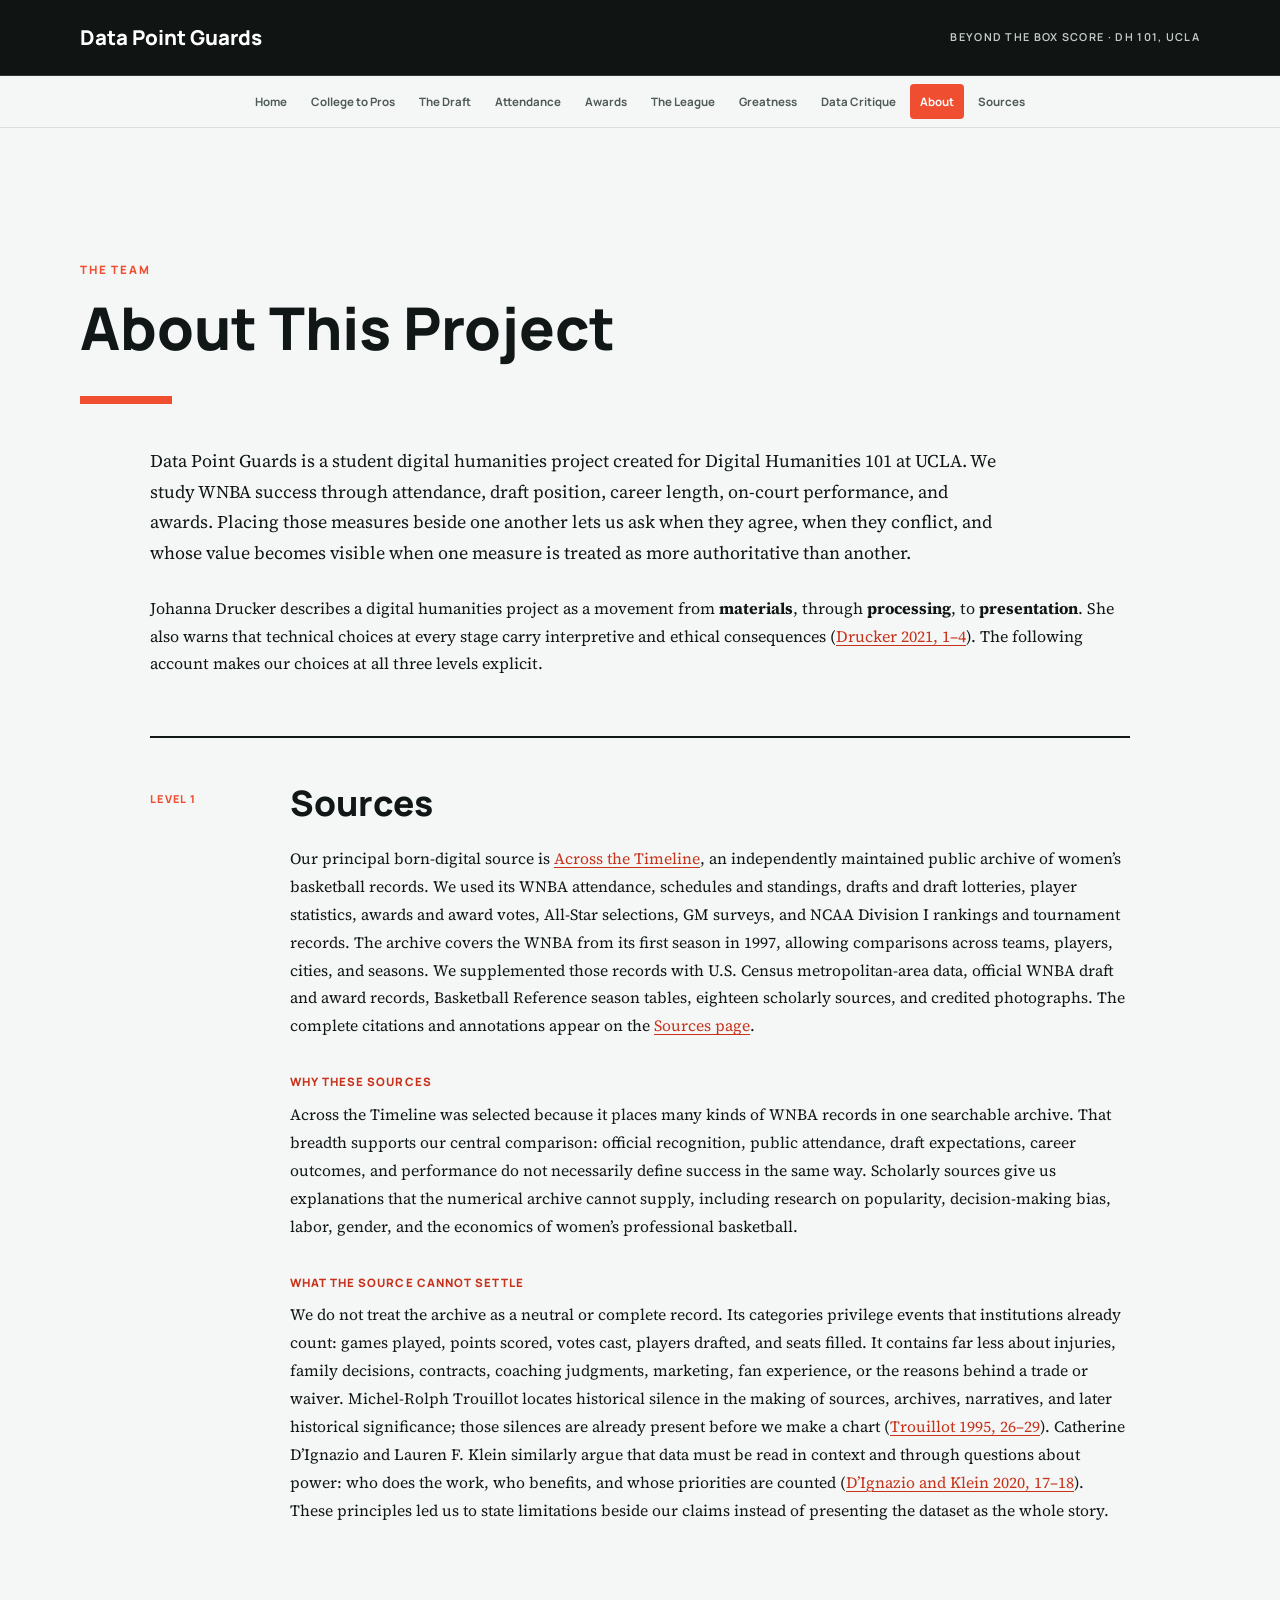
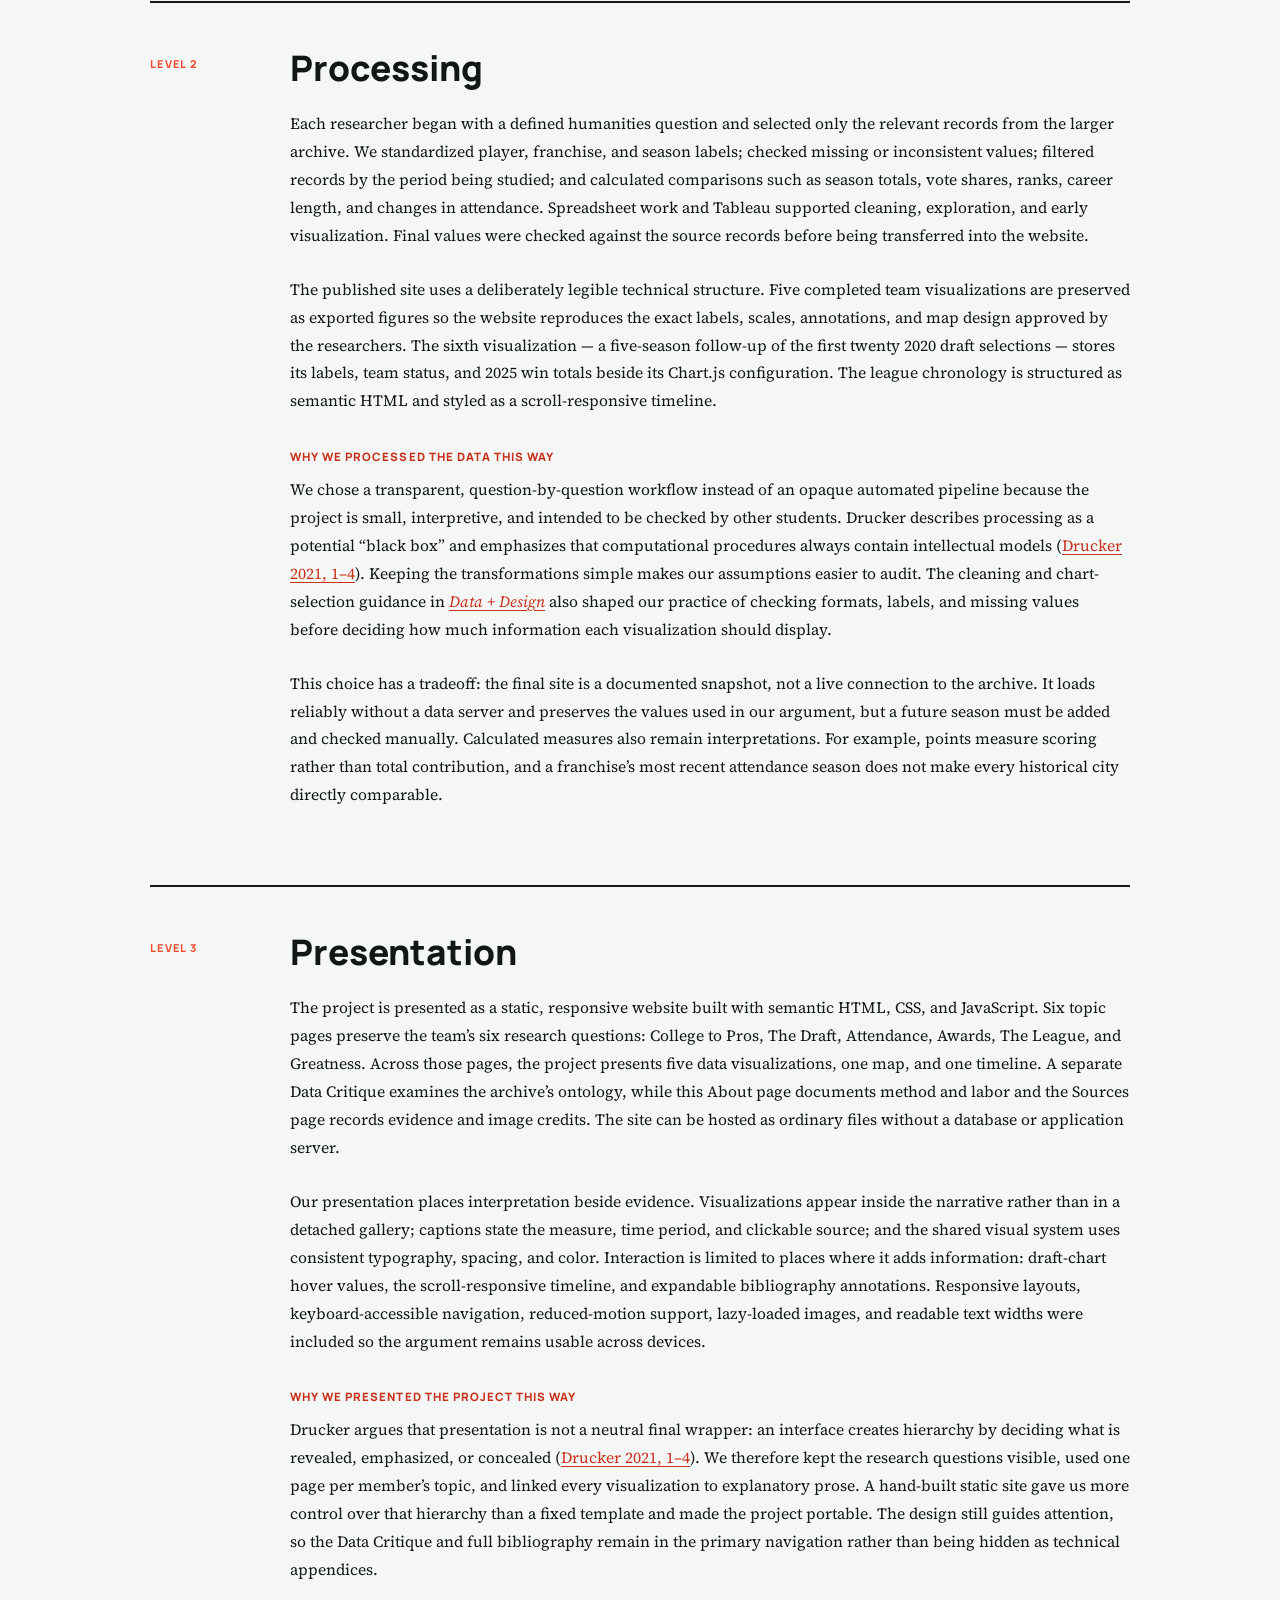
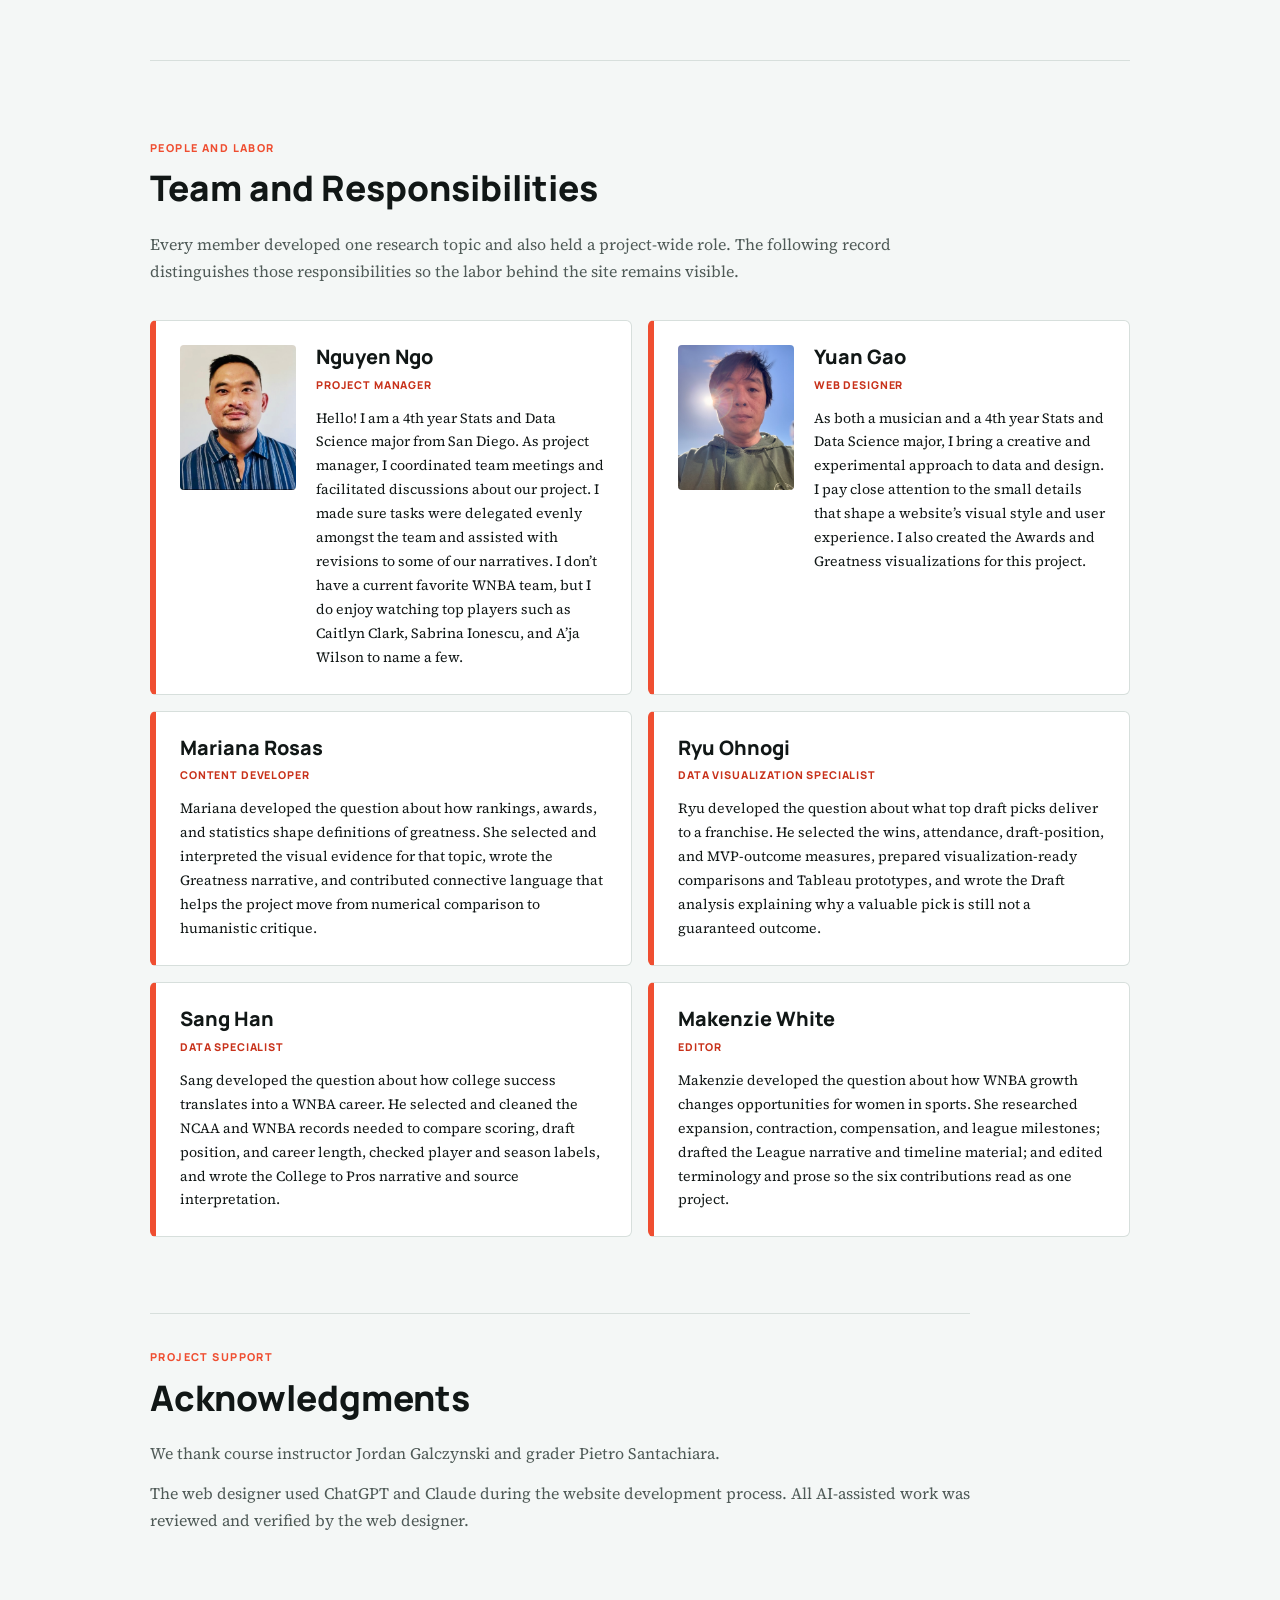
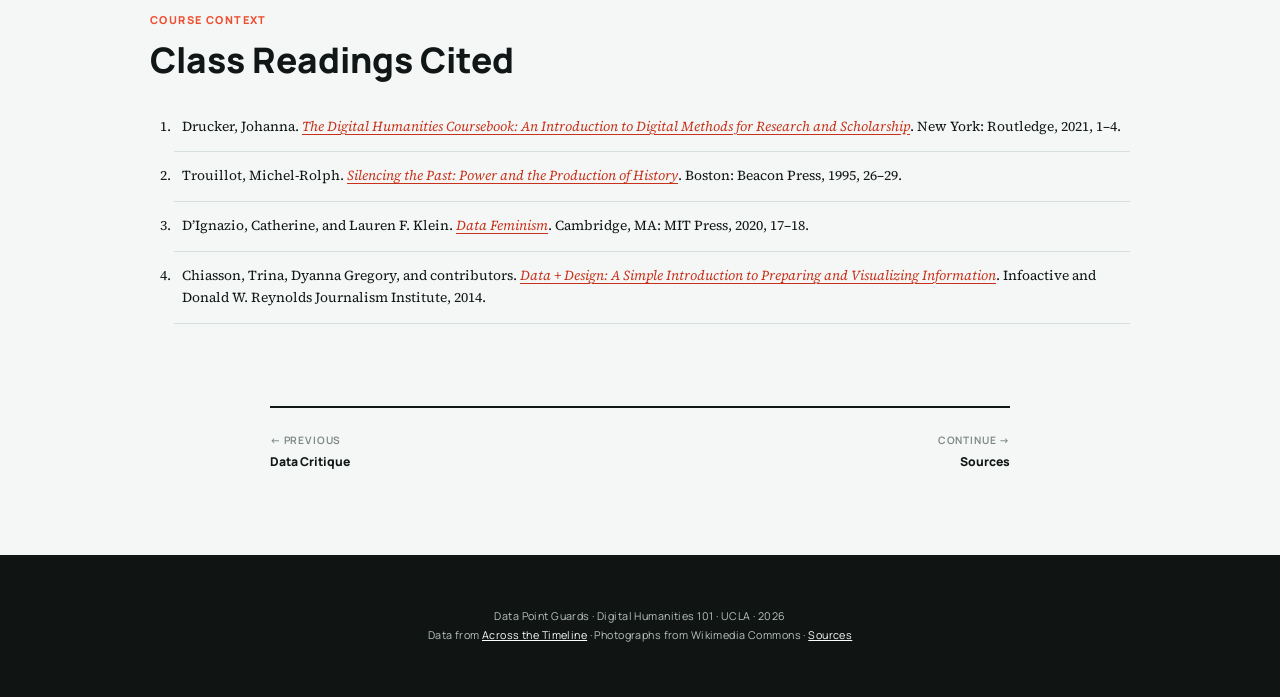
==== about.html @ 26b70026 "Add files via upload" ====
<!DOCTYPE html>
<html lang="en">
<head>
<meta charset="UTF-8">
<meta name="viewport" content="width=device-width, initial-scale=1.0">
<title>About — Data Point Guards</title>
<link href="https://fonts.googleapis.com/css2?family=Manrope:wght@400;600;700;800&amp;family=Source+Serif+4:opsz,wght@8..60,400;8..60,600&amp;display=swap" rel="stylesheet">
<link rel="stylesheet" href="style.css?v=15">
</head>
<body>

<div id="progress"></div>

<div class="masthead">
  <div class="brand"><a href="index.html">Data Point Guards</a></div>
  <div class="tagline">Beyond the Box Score &middot; DH 101, UCLA</div>
</div>

<nav>
  <a href="index.html">Home</a>
  <a href="college.html">College to Pros</a>
  <a href="draft.html">The Draft</a>
  <a href="attendance.html">Attendance</a>
  <a href="awards.html">Awards</a>
  <a href="league.html">The League</a>
  <a href="greatness.html">Greatness</a>
  <a href="data-critique.html">Data Critique</a>
  <a href="about.html" class="here">About</a>
  <a href="sources.html">Sources</a>
</nav>

<div class="page-head">
  <div class="kicker">The Team</div>
  <h1>About This Project</h1>
</div>

<div class="story">
  <p class="about-lead">Data Point Guards is a student digital humanities project
  created for Digital Humanities 101 at UCLA. We study WNBA success through
  attendance, draft position, career length, on-court performance, and awards. Placing
  those measures beside one another lets us ask when they agree, when they conflict,
  and whose value becomes visible when one measure is treated as more authoritative
  than another.</p>
  <p>Johanna Drucker describes a digital humanities project as a movement from
  <strong>materials</strong>, through <strong>processing</strong>, to
  <strong>presentation</strong>. She also warns that technical choices at every stage
  carry interpretive and ethical consequences (<a
  href="https://www.routledge.com/9780367565756">Drucker 2021, 1&ndash;4</a>). The
  following account makes our choices at all three levels explicit.</p>

  <div class="dh-levels">
    <section class="dh-level">
      <div class="level-number">Level 1</div>
      <h2>Sources</h2>
      <p>Our principal born-digital source is
      <a href="https://www.acrossthetimeline.com/">Across the Timeline</a>, an
      independently maintained public archive of women&rsquo;s basketball records.
      We used its WNBA attendance, schedules and standings, drafts and draft lotteries,
      player statistics, awards and award votes, All-Star selections, GM surveys, and
      NCAA Division I rankings and tournament records. The archive covers the WNBA from
      its first season in 1997, allowing comparisons across teams, players, cities, and
      seasons. We supplemented those records with U.S. Census metropolitan-area data,
      official WNBA draft and award records, Basketball Reference season tables,
      eighteen scholarly sources, and credited photographs. The complete citations and
      annotations appear on the <a href="sources.html">Sources page</a>.</p>

      <h3>Why these sources</h3>
      <p>Across the Timeline was selected because it places many kinds of WNBA records
      in one searchable archive. That breadth supports our central comparison: official
      recognition, public attendance, draft expectations, career outcomes, and
      performance do not necessarily define success in the same way. Scholarly sources
      give us explanations that the numerical archive cannot supply, including research
      on popularity, decision-making bias, labor, gender, and the economics of women&rsquo;s
      professional basketball.</p>

      <h3>What the source cannot settle</h3>
      <p>We do not treat the archive as a neutral or complete record. Its categories
      privilege events that institutions already count: games played, points scored,
      votes cast, players drafted, and seats filled. It contains far less about injuries,
      family decisions, contracts, coaching judgments, marketing, fan experience, or the
      reasons behind a trade or waiver. Michel-Rolph Trouillot locates historical silence
      in the making of sources, archives, narratives, and later historical significance;
      those silences are already present before we make a chart (<a
      href="https://www.beacon.org/Silencing-the-Past-P2496.aspx">Trouillot 1995,
      26&ndash;29</a>). Catherine D&rsquo;Ignazio and Lauren F. Klein similarly argue
      that data must be read in context and through questions about power: who does the
      work, who benefits, and whose priorities are counted (<a
      href="https://data-feminism.mitpress.mit.edu/">D&rsquo;Ignazio and Klein 2020,
      17&ndash;18</a>). These principles led us to state limitations beside our claims
      instead of presenting the dataset as the whole story.</p>
    </section>

    <section class="dh-level">
      <div class="level-number">Level 2</div>
      <h2>Processing</h2>
      <p>Each researcher began with a defined humanities question and selected only the
      relevant records from the larger archive. We standardized player, franchise, and
      season labels; checked missing or inconsistent values; filtered records by the
      period being studied; and calculated comparisons such as season totals, vote
      shares, ranks, career length, and changes in attendance. Spreadsheet work and
      Tableau supported cleaning, exploration, and early visualization. Final values
      were checked against the source records before being transferred into the website.</p>

      <p>The published site uses a deliberately legible technical structure. Five
      completed team visualizations are preserved as exported figures so the website
      reproduces the exact labels, scales, annotations, and map design approved by the
      researchers. The sixth visualization &mdash; a five-season follow-up of the first
      twenty 2020 draft selections &mdash; stores its labels, team status, and 2025 win
      totals beside its Chart.js configuration. The league chronology is structured as
      semantic HTML and styled as a scroll-responsive timeline.</p>

      <h3>Why we processed the data this way</h3>
      <p>We chose a transparent, question-by-question workflow instead of an opaque
      automated pipeline because the project is small, interpretive, and intended to be
      checked by other students. Drucker describes processing as a potential
      &ldquo;black box&rdquo; and emphasizes that computational procedures always contain
      intellectual models (<a href="https://www.routledge.com/9780367565756">Drucker
      2021, 1&ndash;4</a>). Keeping the transformations simple makes our assumptions
      easier to audit. The cleaning and chart-selection guidance in
      <a href="https://trinachi.github.io/data-design-builds/"><em>Data + Design</em></a>
      also shaped our practice of checking formats, labels, and missing values before
      deciding how much information each visualization should display.</p>

      <p>This choice has a tradeoff: the final site is a documented snapshot, not a live
      connection to the archive. It loads reliably without a data server and preserves
      the values used in our argument, but a future season must be added and checked
      manually. Calculated measures also remain interpretations. For example, points
      measure scoring rather than total contribution, and a franchise&rsquo;s most recent
      attendance season does not make every historical city directly comparable.</p>
    </section>

    <section class="dh-level">
      <div class="level-number">Level 3</div>
      <h2>Presentation</h2>
      <p>The project is presented as a static, responsive website built with semantic
      HTML, CSS, and JavaScript. Six topic pages preserve the team&rsquo;s six research
      questions: College to Pros, The Draft, Attendance, Awards, The League, and
      Greatness. Across those pages, the project presents five data visualizations, one
      map, and one timeline. A separate Data Critique examines the archive&rsquo;s
      ontology, while this About page documents method and labor and the Sources page
      records evidence and image credits. The site can be hosted as ordinary files
      without a database or application server.</p>

      <p>Our presentation places interpretation beside evidence. Visualizations appear
      inside the narrative rather than in a detached gallery; captions state the
      measure, time period, and clickable source; and the shared visual system uses
      consistent typography, spacing, and color. Interaction is limited to places where
      it adds information: draft-chart hover values, the scroll-responsive timeline,
      and expandable bibliography annotations. Responsive layouts, keyboard-accessible
      navigation, reduced-motion support, lazy-loaded images, and readable text widths
      were included so the argument remains usable across devices.</p>

      <h3>Why we presented the project this way</h3>
      <p>Drucker argues that presentation is not a neutral final wrapper: an interface
      creates hierarchy by deciding what is revealed, emphasized, or concealed (<a
      href="https://www.routledge.com/9780367565756">Drucker 2021, 1&ndash;4</a>). We
      therefore kept the research questions visible, used one page per member&rsquo;s
      topic, and linked every visualization to explanatory prose. A hand-built static
      site gave us more control over that hierarchy than a fixed template and made the
      project portable. The design still guides attention, so the Data Critique and full
      bibliography remain in the primary navigation rather than being hidden as technical
      appendices.</p>
    </section>
  </div>

  <section class="team-section">
    <div class="section-kicker">People and labor</div>
    <h2>Team and Responsibilities</h2>
    <p>Every member developed one research topic and also held a project-wide role. The
    following record distinguishes those responsibilities so the labor behind the site
    remains visible.</p>

    <div class="team-list">
      <section class="profile has-photo">
        <img class="profile-photo" src="bio-nguyen.jpg" alt="Portrait of Nguyen Ngo">
        <div class="profile-copy">
          <h3>Nguyen Ngo</h3>
          <p class="member-role">Project Manager</p>
          <p>Hello! I am a 4th year Stats and Data Science major from San Diego. As project
          manager, I coordinated team meetings and facilitated discussions about our project.
          I made sure tasks were delegated evenly amongst the team and assisted with revisions
          to some of our narratives. I don&rsquo;t have a current favorite WNBA team, but I do
          enjoy watching top players such as Caitlyn Clark, Sabrina Ionescu, and A&rsquo;ja
          Wilson to name a few.</p>
        </div>
      </section>

      <section class="profile has-photo">
        <img class="profile-photo profile-photo-yuan" src="bio-yuan.jpg" alt="Portrait of Yuan Gao">
        <div class="profile-copy">
          <h3>Yuan Gao</h3>
          <p class="member-role">Web Designer</p>
          <p>As both a musician and a 4th year Stats and Data Science major,
          I bring a creative and experimental approach to data and design. I pay
          close attention to the small details that shape a website&rsquo;s visual style and user
          experience. I also created the Awards and Greatness visualizations for this project.</p>
        </div>
      </section>

      <section class="profile">
        <h3>Mariana Rosas</h3>
        <p class="member-role">Content Developer</p>
        <p>Mariana developed the question about how rankings, awards, and statistics shape
        definitions of greatness. She selected and interpreted the visual evidence for
        that topic, wrote the Greatness narrative, and contributed connective language
        that helps the project move from numerical comparison to humanistic critique.</p>
      </section>

      <section class="profile">
        <h3>Ryu Ohnogi</h3>
        <p class="member-role">Data Visualization Specialist</p>
        <p>Ryu developed the question about what top draft picks deliver to a franchise.
        He selected the wins, attendance, draft-position, and MVP-outcome measures,
        prepared visualization-ready comparisons and Tableau prototypes, and wrote the
        Draft analysis explaining why a valuable pick is still not a guaranteed outcome.</p>
      </section>

      <section class="profile">
        <h3>Sang Han</h3>
        <p class="member-role">Data Specialist</p>
        <p>Sang developed the question about how college success translates into a WNBA
        career. He selected and cleaned the NCAA and WNBA records needed to compare
        scoring, draft position, and career length, checked player and season labels, and
        wrote the College to Pros narrative and source interpretation.</p>
      </section>

      <section class="profile">
        <h3>Makenzie White</h3>
        <p class="member-role">Editor</p>
        <p>Makenzie developed the question about how WNBA growth changes opportunities
        for women in sports. She researched expansion, contraction, compensation, and
        league milestones; drafted the League narrative and timeline material; and edited
        terminology and prose so the six contributions read as one project.</p>
      </section>
    </div>
  </section>

  <section class="about-acknowledgments">
    <div class="section-kicker">Project support</div>
    <h2>Acknowledgments</h2>
    <p>We thank course instructor Jordan Galczynski and grader Pietro Santachiara.</p>
    <p>The web designer used ChatGPT and Claude during the website development process.
    All AI-assisted work was reviewed and verified by the web designer.</p>
  </section>

  <section class="about-readings">
    <div class="section-kicker">Course context</div>
    <h2>Class Readings Cited</h2>
    <ol>
      <li>Drucker, Johanna. <a
      href="https://www.routledge.com/9780367565756"><em>The Digital Humanities
      Coursebook: An Introduction to Digital Methods for Research and
      Scholarship</em></a>. New York: Routledge, 2021, 1&ndash;4.</li>
      <li>Trouillot, Michel-Rolph. <a
      href="https://www.beacon.org/Silencing-the-Past-P2496.aspx"><em>Silencing the
      Past: Power and the Production of History</em></a>. Boston: Beacon Press, 1995,
      26&ndash;29.</li>
      <li>D&rsquo;Ignazio, Catherine, and Lauren F. Klein. <a
      href="https://data-feminism.mitpress.mit.edu/"><em>Data Feminism</em></a>.
      Cambridge, MA: MIT Press, 2020, 17&ndash;18.</li>
      <li>Chiasson, Trina, Dyanna Gregory, and contributors. <a
      href="https://trinachi.github.io/data-design-builds/"><em>Data + Design: A Simple
      Introduction to Preparing and Visualizing Information</em></a>. Infoactive and
      Donald W. Reynolds Journalism Institute, 2014.</li>
    </ol>
  </section>

</div>

<div class="pager">
  <a href="data-critique.html"><span>&larr; Previous</span>Data Critique</a>
  <a href="sources.html"><span>Continue &rarr;</span>Sources</a>
</div>

<footer>
  Data Point Guards &middot; Digital Humanities 101 &middot; UCLA &middot; 2026<br>
  Data from <a href="https://www.acrossthetimeline.com/">Across the Timeline</a> &middot;
  Photographs from Wikimedia Commons &middot; <a href="sources.html">Sources</a>
</footer>

<script>
  window.addEventListener('scroll', function () {
    var h = document.documentElement;
    document.getElementById('progress').style.width =
      (h.scrollTop / (h.scrollHeight - h.clientHeight) * 100) + '%';
  });
</script>

<script src="site.js?v=15"></script>
</body>
</html>
---- style.css ----
:root {
  --paper: #f4f7f6;
  --surface: #ffffff;
  --ink: #111716;
  --ink-soft: #4f5a57;
  --ink-faint: #7c8784;
  --rule: #d7dfdc;
  --accent: #ef4e31;
  --accent-dark: #c8321b;
  --lime: #d8ff52;
  --blue: #b9d9ff;
  --black: #101514;
  --sans: "Manrope", "Helvetica Neue", Arial, sans-serif;
  --serif: "Source Serif 4", Georgia, serif;
  --shadow: 0 18px 50px rgba(17, 23, 22, 0.11);
  --radius: 6px;
  --reading: 740px;
  --wide: 1120px;
}

* {
  box-sizing: border-box;
}

html {
  scroll-behavior: smooth;
}

body {
  margin: 0;
  color: var(--ink);
  background: var(--paper);
  font-family: var(--serif);
  font-size: 18px;
  line-height: 1.72;
  text-rendering: optimizeLegibility;
}

.visually-hidden {
  position: absolute !important;
  width: 1px !important;
  height: 1px !important;
  padding: 0 !important;
  margin: -1px !important;
  overflow: hidden !important;
  clip: rect(0, 0, 0, 0) !important;
  white-space: nowrap !important;
  border: 0 !important;
}

body.menu-open {
  overflow: hidden;
}

img,
canvas {
  max-width: 100%;
}

a {
  color: inherit;
}

::selection {
  color: var(--black);
  background: var(--lime);
}

#progress {
  position: fixed;
  inset: 0 auto auto 0;
  width: 0;
  height: 4px;
  z-index: 200;
  background: var(--accent);
}

/* Site header */
.masthead {
  position: relative;
  z-index: 90;
  display: flex;
  align-items: center;
  justify-content: space-between;
  min-height: 76px;
  padding: 14px max(24px, calc((100vw - var(--wide)) / 2));
  color: var(--surface);
  background: var(--black);
  border-bottom: 1px solid rgba(255, 255, 255, 0.14);
}

.masthead .brand {
  font-family: var(--sans);
  font-size: 1.28rem;
  font-weight: 800;
}

.masthead .brand a {
  color: inherit;
  text-decoration: none;
}

.masthead .tagline {
  color: #c3cbc8;
  font-family: var(--sans);
  font-size: 0.68rem;
  font-weight: 650;
  letter-spacing: 0.12em;
  text-transform: uppercase;
}

.site-menu {
  display: none;
  width: 42px;
  height: 42px;
  padding: 0;
  color: var(--surface);
  background: transparent;
  border: 1px solid rgba(255, 255, 255, 0.32);
  border-radius: var(--radius);
  font: 700 0.7rem var(--sans);
  cursor: pointer;
}

nav {
  position: sticky;
  top: 0;
  z-index: 80;
  display: flex;
  align-items: center;
  justify-content: center;
  gap: 4px;
  min-height: 52px;
  padding: 7px max(16px, calc((100vw - var(--wide)) / 2));
  overflow-x: auto;
  scrollbar-width: none;
  background: rgba(244, 247, 246, 0.95);
  border-bottom: 1px solid var(--rule);
  backdrop-filter: blur(12px);
}

nav::-webkit-scrollbar {
  display: none;
}

nav a {
  flex: 0 0 auto;
  padding: 8px 10px;
  color: var(--ink-soft);
  border-radius: 4px;
  font-family: var(--sans);
  font-size: 0.72rem;
  font-weight: 700;
  text-decoration: none;
}

nav a:hover {
  color: var(--ink);
  background: var(--surface);
}

nav a.here {
  color: var(--surface);
  background: var(--accent);
}

/* Homepage hero */
.hero {
  position: relative;
  isolation: isolate;
  display: flex;
  align-items: flex-end;
  min-height: 92vh;
  padding: clamp(120px, 18vh, 190px) max(24px, calc((100vw - var(--wide)) / 2)) 84px;
  overflow: hidden;
  color: var(--surface);
  background-size: cover;
  background-position: center 38%;
  text-align: left;
}

.hero::before {
  position: absolute;
  inset: 0;
  z-index: -1;
  content: "";
  background: linear-gradient(90deg, rgba(9, 14, 13, 0.93) 0%, rgba(9, 14, 13, 0.62) 43%, rgba(9, 14, 13, 0.1) 74%);
}

.hero .inner {
  width: min(690px, 100%);
}

.hero .kicker,
.page-head .kicker {
  margin-bottom: 18px;
  color: var(--lime);
  font-family: var(--sans);
  font-size: 0.72rem;
  font-weight: 800;
  letter-spacing: 0.16em;
  text-transform: uppercase;
}

.hero h1 {
  margin: 0 0 22px;
  max-width: 720px;
  font-family: var(--sans);
  font-size: clamp(3.1rem, 6.5vw, 5.9rem);
  font-weight: 850;
  letter-spacing: 0;
  line-height: 0.96;
}

.hero .dek {
  max-width: 620px;
  margin: 0;
  color: #edf3f1;
  font-size: clamp(1.06rem, 2vw, 1.3rem);
  line-height: 1.58;
}

.hero .scroll-cue {
  position: absolute;
  bottom: 18px;
  left: 50%;
  display: flex;
  align-items: center;
  gap: 8px;
  transform: translateX(-50%);
  color: rgba(255, 255, 255, 0.82);
  font-family: var(--sans);
  font-size: 0.68rem;
  font-weight: 700;
  letter-spacing: 0.08em;
  text-transform: uppercase;
  white-space: nowrap;
}

.hero .scroll-cue span {
  color: var(--lime);
  font-size: 1rem;
  line-height: 1;
}

.hero .hero-credit {
  position: absolute;
  right: 20px;
  bottom: 16px;
  color: rgba(255, 255, 255, 0.68);
  font-family: var(--sans);
  font-size: 0.6rem;
}

/* Research page lead */
.page-head {
  width: min(var(--wide), calc(100% - 48px));
  margin: 0 auto;
  padding: clamp(76px, 11vw, 132px) 0 42px;
  text-align: left;
}

.page-head::after {
  display: block;
  width: 92px;
  height: 8px;
  margin-top: 38px;
  content: "";
  background: var(--accent);
}

.page-head .kicker {
  color: var(--accent);
}

.page-head h1 {
  max-width: 980px;
  margin: 0 0 22px;
  font-family: var(--sans);
  font-size: clamp(2.4rem, 4.6vw, 4.5rem);
  font-weight: 850;
  letter-spacing: 0;
  line-height: 1.02;
}

.page-head .dek {
  max-width: 790px;
  margin: 0;
  color: var(--ink-soft);
  font-size: clamp(1.02rem, 2vw, 1.26rem);
  line-height: 1.62;
}

.page-head .rq {
  max-width: 780px;
  margin-top: 24px;
}

/* Reading content */
.story {
  width: min(var(--reading), calc(100% - 48px));
  margin: 0 auto;
  font-size: 1rem;
}

.story > p:first-child {
  font-size: 1.12rem;
}

.story h2 {
  margin: 68px 0 18px;
  padding-top: 18px;
  border-top: 1px solid var(--rule);
  font-family: var(--sans);
  font-size: clamp(1.65rem, 3vw, 2.2rem);
  font-weight: 800;
  letter-spacing: 0;
  line-height: 1.17;
}

.story p {
  margin: 0 0 26px;
}

.story a {
  color: var(--accent-dark);
  text-decoration-thickness: 1px;
  text-underline-offset: 3px;
}

.story a:hover {
  color: var(--ink);
}

.story .note,
.note {
  padding: 16px 18px;
  color: var(--ink-soft);
  background: #e8efec;
  border-left: 4px solid var(--accent);
  border-radius: 0 var(--radius) var(--radius) 0;
  font-family: var(--sans);
  font-size: 0.76rem;
  line-height: 1.65;
}

.rq {
  margin: 0 0 30px;
  padding: 18px 20px;
  color: var(--ink);
  background: var(--blue);
  border-left: 5px solid var(--black);
  border-radius: 0 var(--radius) var(--radius) 0;
  font-family: var(--sans);
  font-size: 0.82rem;
  font-weight: 650;
  line-height: 1.65;
}

.spacer {
  height: 84px;
}

/* Photography */
figure {
  width: min(var(--wide), calc(100% - 48px));
  margin: 0 auto 58px;
}

figure img {
  display: block;
  width: 100%;
  aspect-ratio: 16 / 8.4;
  object-fit: cover;
  object-position: center;
  border-radius: var(--radius);
  box-shadow: var(--shadow);
}

figcaption {
  max-width: 780px;
  margin: 12px 0 0;
  color: var(--ink-soft);
  font-family: var(--sans);
  font-size: 0.68rem;
  line-height: 1.55;
}

figcaption .credit {
  color: var(--ink-faint);
}

.page-college figure img {
  object-position: center 38%;
}

.page-awards figure {
  width: min(900px, calc(100% - 48px));
}

.page-awards figure img {
  aspect-ratio: 4 / 3;
  object-position: center 22%;
}

.grid a:nth-child(4) img {
  object-position: center 24%;
}

/* Charts and maps */
.chart-block,
.data-table {
  width: min(980px, calc(100% - 48px));
  margin: 54px auto;
  padding: clamp(24px, 4vw, 42px);
  background: var(--surface);
  border: 1px solid var(--rule);
  border-top: 8px solid var(--black);
  border-radius: var(--radius);
  box-shadow: var(--shadow);
}

.chart-block .chart-title,
.data-table .chart-title {
  font-family: var(--sans);
  font-size: clamp(1.3rem, 2.4vw, 1.75rem);
  font-weight: 800;
  line-height: 1.25;
}

.chart-block .chart-sub,
.data-table .table-sub {
  margin: 5px 0 22px;
  padding-bottom: 16px;
  color: var(--ink-faint);
  border-bottom: 1px solid var(--rule);
  font-family: var(--sans);
  font-size: 0.68rem;
  line-height: 1.55;
}

.chart-box {
  position: relative;
  width: 100%;
  height: 400px;
}

.map-box {
  width: 100%;
  height: 590px;
  overflow: hidden;
  border: 1px solid var(--rule);
  border-radius: 4px;
  background: #e9efed;
}

.viz-media {
  overflow: hidden;
  background: #fff;
  border: 1px solid var(--rule);
  border-radius: 4px;
}

.viz-media img {
  display: block;
  width: 100%;
  height: auto;
}

.tableauPlaceholder {
  width: 100%;
  min-height: 520px;
  background: #fff;
}

.tableauPlaceholder object {
  display: block;
  width: 100%;
  min-height: 520px;
}

#tableau-mvp-votes-2025 {
  min-height: 440px;
}

#tableau-mvp-votes-2025 object,
#tableau-mvp-votes-2025 iframe {
  height: 440px !important;
  min-height: 440px;
}

.viz-source {
  margin: 14px 0 0;
  color: var(--ink-faint);
  font-family: var(--sans);
  font-size: 0.7rem;
  line-height: 1.6;
}

.viz-source a {
  color: var(--accent-dark);
  text-underline-offset: 2px;
}

.chart-box.chart-box-tall {
  height: 720px;
}

.greatness-chart-box {
  height: 660px;
  margin-top: 4px;
}

.greatness-chart-block {
  width: min(1120px, calc(100% - 48px));
}

.award-sort {
  display: flex;
  align-items: center;
  gap: 7px;
  flex-wrap: wrap;
  margin: 2px 0 18px;
  font-family: var(--sans);
}

.award-sort-label {
  margin-right: 2px;
  color: var(--ink-faint);
  font-size: 0.68rem;
  font-weight: 700;
}

.award-sort-button {
  display: inline-flex;
  align-items: center;
  gap: 6px;
  min-height: 30px;
  padding: 5px 8px;
  border: 1px solid var(--rule);
  border-radius: 4px;
  background: #f7f9f8;
  color: var(--ink-faint);
  font: 700 0.61rem/1.2 var(--sans);
  cursor: pointer;
  transition: border-color 150ms ease, background-color 150ms ease,
    color 150ms ease, box-shadow 150ms ease;
}

.award-sort-button:hover {
  border-color: #aeb8b5;
  background: #fff;
  color: var(--ink);
}

.award-sort-button:focus-visible {
  outline: 3px solid rgba(239, 78, 49, 0.25);
  outline-offset: 2px;
}

.award-sort-button.is-active {
  border-color: var(--ink);
  background: #fff;
  color: var(--ink);
  box-shadow: inset 0 -2px 0 var(--ink);
}

.award-sort-swatch {
  width: 11px;
  height: 11px;
  flex: 0 0 11px;
  border: 1px solid rgba(17, 23, 22, 0.14);
  border-radius: 3px;
  background: var(--swatch);
}

.award-sort-total {
  background: linear-gradient(
    135deg,
    #4e79a7 0 18%,
    #f28e2b 18% 32%,
    #59a14f 32% 46%,
    #ffbe7d 46% 60%,
    #8cd17d 60% 73%,
    #499894 73% 86%,
    #f1ce63 86% 100%
  );
}

.chart-note {
  max-width: 760px;
  margin: 16px 0 0;
  padding-left: 14px;
  border-left: 3px solid var(--accent);
  color: var(--ink-faint);
  font-family: var(--sans);
  font-size: 0.7rem;
  line-height: 1.6;
}

.data-table {
  overflow-x: auto;
}

.data-table table {
  width: 100%;
  min-width: 650px;
  border-collapse: collapse;
  font-family: var(--sans);
  font-size: 0.76rem;
}

.data-table th {
  padding: 10px;
  border-bottom: 2px solid var(--ink);
  font-size: 0.65rem;
  letter-spacing: 0.08em;
  text-align: left;
  text-transform: uppercase;
}

.data-table td {
  padding: 10px;
  border-bottom: 1px solid var(--rule);
  font-variant-numeric: tabular-nums;
}

.data-table tr.hl td {
  background: #fff2ee;
  font-weight: 750;
}

.data-table .r {
  text-align: right;
}

/* Key-number interludes */
.stat-pull {
  position: relative;
  width: min(1120px, calc(100% - 48px));
  margin: 64px auto;
  padding: clamp(54px, 8vw, 88px) 28px;
  overflow: hidden;
  color: var(--surface);
  background: var(--black);
  border-radius: var(--radius);
  text-align: center;
}

.stat-pull::after {
  position: absolute;
  top: -90px;
  right: -55px;
  width: 250px;
  height: 250px;
  content: "";
  background: var(--lime);
  border-radius: 50%;
  opacity: 0.12;
}

.stat-pull .big {
  position: relative;
  z-index: 1;
  color: var(--lime);
  font-family: var(--sans);
  font-size: clamp(3.8rem, 9vw, 7rem);
  font-weight: 850;
  letter-spacing: 0;
  line-height: 0.95;
}

.stat-pull .label {
  position: relative;
  z-index: 1;
  max-width: 620px;
  margin: 18px auto 0;
  color: #c8d1ce;
  font-family: var(--sans);
  font-size: 0.74rem;
  font-weight: 700;
  letter-spacing: 0.08em;
  line-height: 1.7;
  text-transform: uppercase;
}

/* Homepage introduction */
.scrolly {
  position: relative;
}

.sticky-stage {
  position: sticky;
  top: 0;
  display: flex;
  align-items: center;
  justify-content: center;
  height: 100vh;
  overflow: hidden;
  background: var(--black);
}

.steps {
  position: relative;
  z-index: 5;
  margin-top: -100vh;
}

.step {
  display: flex;
  align-items: center;
  justify-content: flex-start;
  min-height: 100vh;
  padding: 72px max(24px, calc((100vw - var(--wide)) / 2));
}

.step:nth-child(even) {
  justify-content: flex-end;
}

.photo-layer {
  position: absolute;
  inset: 0;
  background-position: center;
  background-size: cover;
  opacity: 0;
  transform: scale(1.035);
  transition: opacity 0.8s ease, transform 7s linear;
}

.photo-layer::after {
  position: absolute;
  inset: 0;
  content: "";
  background: rgba(8, 13, 12, 0.42);
}

.photo-layer--clear::after {
  background: rgba(8, 13, 12, 0.3);
}

.photo-layer.active {
  opacity: 1;
  transform: scale(1);
}

.scene-caption {
  position: absolute;
  right: 20px;
  bottom: 16px;
  z-index: 6;
  max-width: calc(100% - 40px);
  padding: 6px 10px;
  color: rgba(255, 255, 255, 0.84);
  background: rgba(9, 14, 13, 0.68);
  border-radius: 3px;
  font-family: var(--sans);
  font-size: 0.6rem;
  line-height: 1.45;
}

.intro-panel {
  width: min(560px, 100%);
  margin: 0;
  padding: clamp(28px, 3.6vw, 42px);
  color: var(--ink);
  background: var(--surface);
  border-top: 5px solid var(--accent);
  box-shadow: var(--shadow);
  opacity: 0.5;
  transform: translateY(18px);
  transition: opacity 0.45s ease, transform 0.45s ease;
}

.step.is-current .intro-panel {
  opacity: 1;
  transform: none;
}

.intro-panel p {
  margin: 0;
  color: inherit;
  font-size: clamp(0.94rem, 1.35vw, 1.06rem);
  line-height: 1.72;
}

.intro-panel a {
  color: var(--accent-dark);
  text-underline-offset: 3px;
}

.inline-citations {
  font-family: var(--sans);
  font-size: 0.72em;
  line-height: 1.4;
}

.key-idea {
  color: var(--accent-dark);
  font-weight: 600;
}

/* Homepage chapter index */
.grid {
  display: grid;
  grid-template-columns: repeat(3, minmax(0, 1fr));
  gap: 18px;
  width: min(var(--wide), calc(100% - 48px));
  margin: 32px auto 0;
}

.grid a {
  position: relative;
  display: block;
  min-height: 360px;
  overflow: hidden;
  color: var(--surface);
  background: var(--black);
  border-radius: var(--radius);
  text-decoration: none;
}

.grid a::after {
  position: absolute;
  inset: 0;
  content: "";
  background: linear-gradient(0deg, rgba(9, 14, 13, 0.94) 0%, rgba(9, 14, 13, 0.08) 72%);
}

.grid a img {
  display: block;
  width: 100%;
  height: 100%;
  object-fit: cover;
  transition: transform 0.45s ease;
}

.grid a:hover img {
  transform: scale(1.04);
}

.chapter-copy {
  position: absolute;
  inset: auto 0 0;
  z-index: 2;
  display: grid;
  gap: 4px;
  padding: 24px;
}

.chapter-copy small {
  color: var(--lime);
  font-family: var(--sans);
  font-size: 0.64rem;
  font-weight: 800;
  letter-spacing: 0.12em;
  text-transform: uppercase;
}

.chapter-copy strong {
  font-family: var(--sans);
  font-size: 1.35rem;
  line-height: 1.15;
}

.chapter-copy em {
  color: #d9e1de;
  font-family: var(--serif);
  font-size: 0.86rem;
  font-style: normal;
  line-height: 1.45;
}

.series {
  width: min(800px, calc(100% - 48px));
  margin: 26px auto 0;
}

.series a {
  display: flex;
  align-items: baseline;
  gap: 18px;
  padding: 17px 4px;
  color: var(--ink);
  border-bottom: 1px solid var(--rule);
  text-decoration: none;
}

.series .s-num {
  width: 120px;
  flex: 0 0 auto;
  color: var(--accent);
  font-family: var(--sans);
  font-size: 0.65rem;
  font-weight: 800;
  letter-spacing: 0.08em;
  text-transform: uppercase;
}

.series .s-title {
  flex: 1;
  font-family: var(--sans);
  font-size: 1rem;
  font-weight: 750;
}

.series .s-arrow {
  color: var(--ink-faint);
}

/* League timeline */
.timeline-embed {
  width: min(1120px, calc(100% - 48px));
  margin: 48px auto 56px;
  padding: 12px;
  overflow: hidden;
  background: var(--surface);
  border: 1px solid var(--rule);
  border-top: 8px solid var(--black);
  border-radius: var(--radius);
  box-shadow: var(--shadow);
}

.timeline-embed iframe {
  display: block;
  width: 100%;
  height: 650px;
  border: 0;
  border-radius: 4px;
  background: #fff;
}

/* Bibliography and team */
.bib {
  margin: 0 0 36px;
}

.bib p.ref {
  margin: 0 0 16px;
  padding-left: 2em;
  font-size: 0.9rem;
  line-height: 1.65;
  text-indent: -2em;
}

.bib p.ref a {
  overflow-wrap: anywhere;
}

.bib .annotation {
  margin: -4px 0 30px;
  padding: 20px 22px;
  color: var(--ink-soft);
  background: var(--surface);
  border: 1px solid var(--rule);
  border-left: 4px solid var(--accent);
  border-radius: 0 var(--radius) var(--radius) 0;
}

.bib .annotation p {
  margin: 0;
  font-size: 0.86rem;
  line-height: 1.75;
}

.bib-toolbar {
  display: flex;
  align-items: center;
  justify-content: space-between;
  gap: 18px;
  margin-top: 30px;
  padding: 14px 0;
  border-top: 2px solid var(--ink);
  border-bottom: 1px solid var(--rule);
  font-family: var(--sans);
}

.bib-count {
  color: var(--ink-soft);
  font-size: 0.7rem;
  font-weight: 800;
  letter-spacing: 0.08em;
  text-transform: uppercase;
}

.bib-controls {
  display: flex;
  gap: 8px;
}

.bib-controls button {
  min-height: 38px;
  padding: 8px 13px;
  color: var(--ink);
  background: var(--surface);
  border: 1px solid var(--rule);
  border-radius: var(--radius);
  font: 750 0.7rem/1 var(--sans);
  cursor: pointer;
  transition: color 0.2s ease, background 0.2s ease, border-color 0.2s ease;
}

.bib-controls button:hover:not(:disabled) {
  color: var(--surface);
  background: var(--ink);
  border-color: var(--ink);
}

.bib-controls button:focus-visible,
.annotation-details summary:focus-visible {
  outline: 3px solid var(--lime);
  outline-offset: 3px;
}

.bib-controls button:disabled {
  cursor: default;
  opacity: 0.42;
}

.annotated-bib {
  margin-top: 0;
}

.bib-entry {
  padding: 24px 0 28px;
  border-bottom: 1px solid var(--rule);
}

.annotated-bib .bib-entry p.ref {
  margin: 0 0 14px;
}

.annotation-details {
  overflow: hidden;
  background: var(--surface);
  border: 1px solid var(--rule);
  border-radius: var(--radius);
}

.annotation-details summary {
  display: flex;
  align-items: center;
  justify-content: space-between;
  gap: 16px;
  min-height: 50px;
  padding: 11px 13px 11px 16px;
  color: var(--accent-dark);
  font-family: var(--sans);
  font-size: 0.72rem;
  font-weight: 800;
  letter-spacing: 0.04em;
  list-style: none;
  cursor: pointer;
  user-select: none;
  transition: color 0.2s ease, background 0.2s ease;
}

.annotation-details summary::-webkit-details-marker {
  display: none;
}

.annotation-details summary:hover {
  color: var(--ink);
  background: #edf2f0;
}

.annotation-summary-icon {
  display: grid;
  flex: 0 0 26px;
  width: 26px;
  height: 26px;
  place-items: center;
  color: var(--surface);
  background: var(--accent);
  border-radius: 50%;
  font-size: 1rem;
  line-height: 1;
}

.annotation-summary-icon::before {
  content: "+";
}

.annotation-details[open] summary {
  color: var(--ink);
  background: #edf2f0;
}

.annotation-details[open] .annotation-summary-icon {
  background: var(--ink);
}

.annotation-details[open] .annotation-summary-icon::before {
  content: "-";
}

.annotation-details .annotation {
  margin: 0;
  padding: 20px 22px 22px;
  background: #fff;
  border: 0;
  border-top: 1px solid var(--rule);
  border-radius: 0;
}

.annotation-details .annotation p {
  font-size: 0.86rem;
  line-height: 1.78;
}

.team {
  font-family: var(--sans);
  font-size: 0.84rem;
}

.team div {
  padding: 13px 0;
  border-bottom: 1px solid var(--rule);
}

.team span {
  color: var(--ink-faint);
}

.page-about .profile {
  margin: 0;
  padding: 24px;
  background: var(--surface);
  border: 1px solid var(--rule);
  border-left: 6px solid var(--accent);
  border-radius: var(--radius);
}

.page-about .profile h3 {
  margin: 0 0 12px;
  padding: 0;
  border: 0;
  font-family: var(--sans);
  font-size: 1.24rem;
  font-weight: 800;
  line-height: 1.2;
}

.page-about .profile p {
  margin: 0;
  font-size: 0.88rem;
  line-height: 1.7;
}

.page-about .profile .member-role {
  margin: -3px 0 14px;
  color: var(--accent-dark);
  font-family: var(--sans);
  font-size: 0.67rem;
  font-weight: 800;
  letter-spacing: 0.08em;
  line-height: 1.4;
  text-transform: uppercase;
}

.page-about .profile.has-photo {
  display: grid;
  grid-template-columns: 116px minmax(0, 1fr);
  gap: 20px;
  align-items: start;
}

.page-about .profile-photo {
  display: block;
  width: 116px;
  aspect-ratio: 4 / 5;
  object-fit: cover;
  object-position: center 34%;
  border-radius: 4px;
}

.page-about .profile-photo-yuan {
  object-position: center 28%;
}

.page-about .profile-copy {
  min-width: 0;
}

.page-about .story {
  width: min(980px, calc(100% - 48px));
}

.page-about .about-lead {
  max-width: 850px;
  font-size: 1.18rem;
  line-height: 1.72;
}

.dh-levels {
  margin-top: 58px;
  border-bottom: 1px solid var(--rule);
}

.dh-level {
  position: relative;
  padding: 44px 0 50px 140px;
  border-top: 2px solid var(--ink);
}

.dh-level .level-number {
  position: absolute;
  top: 52px;
  left: 0;
  color: var(--accent);
  font-family: var(--sans);
  font-size: 0.68rem;
  font-weight: 850;
  letter-spacing: 0.12em;
  text-transform: uppercase;
}

.dh-level h2,
.team-section > h2,
.about-acknowledgments h2,
.about-readings h2 {
  margin: 0 0 22px;
  padding: 0;
  border: 0;
}

.dh-level h3 {
  margin: 32px 0 9px;
  color: var(--accent-dark);
  font-family: var(--sans);
  font-size: 0.72rem;
  font-weight: 850;
  letter-spacing: 0.09em;
  text-transform: uppercase;
}

.dh-level p {
  font-size: 0.98rem;
  line-height: 1.78;
}

.section-kicker {
  margin-bottom: 10px;
  color: var(--accent);
  font-family: var(--sans);
  font-size: 0.68rem;
  font-weight: 850;
  letter-spacing: 0.13em;
  text-transform: uppercase;
}

.team-section {
  margin-top: 78px;
}

.team-section > p {
  max-width: 760px;
  color: var(--ink-soft);
}

.team-list {
  display: grid;
  grid-template-columns: repeat(2, minmax(0, 1fr));
  gap: 16px;
  margin-top: 34px;
}

.about-acknowledgments,
.about-readings {
  margin-top: 76px;
}

.about-acknowledgments {
  max-width: 820px;
  padding-top: 34px;
  border-top: 1px solid var(--rule);
}

.about-acknowledgments p {
  margin-bottom: 12px;
  color: var(--ink-soft);
}

.about-readings ol {
  margin: 0;
  padding-left: 1.5rem;
}

.about-readings li {
  padding: 13px 0 13px 8px;
  border-bottom: 1px solid var(--rule);
  font-size: 0.86rem;
  line-height: 1.65;
}

.page-sources .story,
.page-data-critique .story {
  width: min(900px, calc(100% - 48px));
}

/* Footer and page sequence */
.pager {
  display: flex;
  justify-content: space-between;
  gap: 24px;
  width: min(var(--reading), calc(100% - 48px));
  margin: 82px auto 0;
  padding-top: 24px;
  border-top: 2px solid var(--ink);
  font-family: var(--sans);
  font-size: 0.76rem;
}

.pager a {
  font-weight: 800;
  text-decoration: none;
}

.pager a:last-child {
  text-align: right;
}

.pager span {
  display: block;
  margin-bottom: 2px;
  color: var(--ink-faint);
  font-size: 0.64rem;
  font-weight: 650;
  letter-spacing: 0.08em;
  text-transform: uppercase;
}

footer {
  margin-top: 82px;
  padding: 52px 24px;
  color: #b9c4c0;
  background: var(--black);
  font-family: var(--sans);
  font-size: 0.67rem;
  letter-spacing: 0.04em;
  line-height: 1.8;
  text-align: center;
}

footer a {
  color: var(--surface);
}

.reveal {
  opacity: 0;
  transform: translateY(14px);
  transition: opacity 0.6s ease, transform 0.6s ease;
}

.reveal.visible {
  opacity: 1;
  transform: none;
}

@media (max-width: 900px) {
  .masthead {
    position: sticky;
    top: 0;
    padding-inline: 22px;
  }

  .masthead .tagline {
    display: none;
  }

  .site-menu {
    display: block;
  }

  nav {
    position: fixed;
    inset: 76px 0 0;
    z-index: 85;
    display: none;
    align-content: start;
    justify-content: stretch;
    grid-template-columns: repeat(2, minmax(0, 1fr));
    gap: 8px;
    padding: 24px;
    overflow-y: auto;
    background: var(--paper);
    border: 0;
  }

  nav.open {
    display: grid;
  }

  nav a {
    display: flex;
    align-items: center;
    min-height: 52px;
    padding: 12px 14px;
    background: var(--surface);
    border: 1px solid var(--rule);
    font-size: 0.8rem;
  }

  .grid {
    grid-template-columns: repeat(2, minmax(0, 1fr));
  }

  .intro-panel {
    width: min(560px, calc(100% - 32px));
  }
}

@media (max-width: 640px) {
  body {
    font-size: 17px;
  }

  .hero {
    min-height: 86vh;
    padding-bottom: 54px;
    background-position: 62% center;
  }

  .hero::before {
    background: rgba(9, 14, 13, 0.64);
  }

  .hero h1 {
    font-size: clamp(2.9rem, 13vw, 4.2rem);
  }

  .hero .hero-credit {
    display: none;
  }

  .page-head,
  figure,
  .story,
  .chart-block,
  .data-table,
  .stat-pull,
  .grid,
  .series,
  .timeline-embed,
  .pager {
    width: min(100% - 32px, var(--wide));
  }

  .page-head {
    padding-top: 62px;
  }

  .page-head h1 {
    font-size: clamp(2.25rem, 10.5vw, 3.25rem);
  }

  .page-about .story {
    width: min(100% - 32px, var(--wide));
  }

  .dh-level {
    padding: 34px 0 40px;
  }

  .dh-level .level-number {
    position: static;
    margin-bottom: 9px;
  }

  .team-list {
    grid-template-columns: 1fr;
  }

  .page-about .profile.has-photo {
    grid-template-columns: 1fr;
    gap: 18px;
  }

  .page-about .profile-photo {
    width: 104px;
  }

  .bib-toolbar {
    align-items: flex-start;
    flex-direction: column;
    gap: 11px;
  }

  .bib-controls {
    width: 100%;
  }

  .bib-controls button {
    flex: 1;
  }

  .bib-entry {
    padding: 22px 0 25px;
  }

  .annotation-details .annotation {
    padding: 18px;
  }

  figure img {
    aspect-ratio: 4 / 3;
  }

  .chart-block,
  .data-table {
    padding: 22px 16px;
  }

  .chart-box {
    height: 330px;
  }

  .chart-box.chart-box-tall {
    height: 760px;
  }

  .greatness-chart-box {
    height: 1120px;
  }

  .award-sort {
    gap: 6px;
    margin-bottom: 14px;
  }

  .award-sort-label {
    width: 100%;
  }

  .award-sort-button {
    min-height: 32px;
    padding-inline: 7px;
    font-size: 0.58rem;
  }

  .map-box {
    height: 440px;
  }

  .grid {
    grid-template-columns: 1fr;
  }

  .grid a {
    min-height: 410px;
  }

  .step {
    align-items: flex-start;
    justify-content: center;
    padding: 48px 8px 96px;
  }

  .step:nth-child(even) {
    justify-content: center;
  }

  .intro-panel {
    padding: 26px 22px;
  }

  .intro-panel p {
    font-size: 0.95rem;
    line-height: 1.66;
  }

  .timeline-embed {
    width: min(100% - 24px, var(--wide));
    margin-block: 36px 44px;
    padding: 6px;
  }

  .timeline-embed iframe {
    height: 720px;
  }

  #tableau-mvp-votes-2025 {
    min-height: 520px;
  }

  #tableau-mvp-votes-2025 object,
  #tableau-mvp-votes-2025 iframe {
    height: 520px !important;
    min-height: 520px;
  }

  .pager {
    flex-direction: column;
  }

  .pager a:last-child {
    text-align: left;
  }
}

@media print {
  .bib-toolbar,
  .annotation-details summary {
    display: none !important;
  }

  .bib-entry {
    padding: 18px 0;
  }

  .annotation-details {
    overflow: visible;
    border: 0;
  }

  .annotation-details .annotation,
  .annotation-details:not([open]) .annotation {
    display: block !important;
    padding: 12px 0 0;
    border-top: 1px solid var(--rule);
  }
}

@media (prefers-reduced-motion: reduce) {
  *,
  *::before,
  *::after {
    scroll-behavior: auto !important;
    animation-duration: 0.01ms !important;
    transition-duration: 0.01ms !important;
  }
}
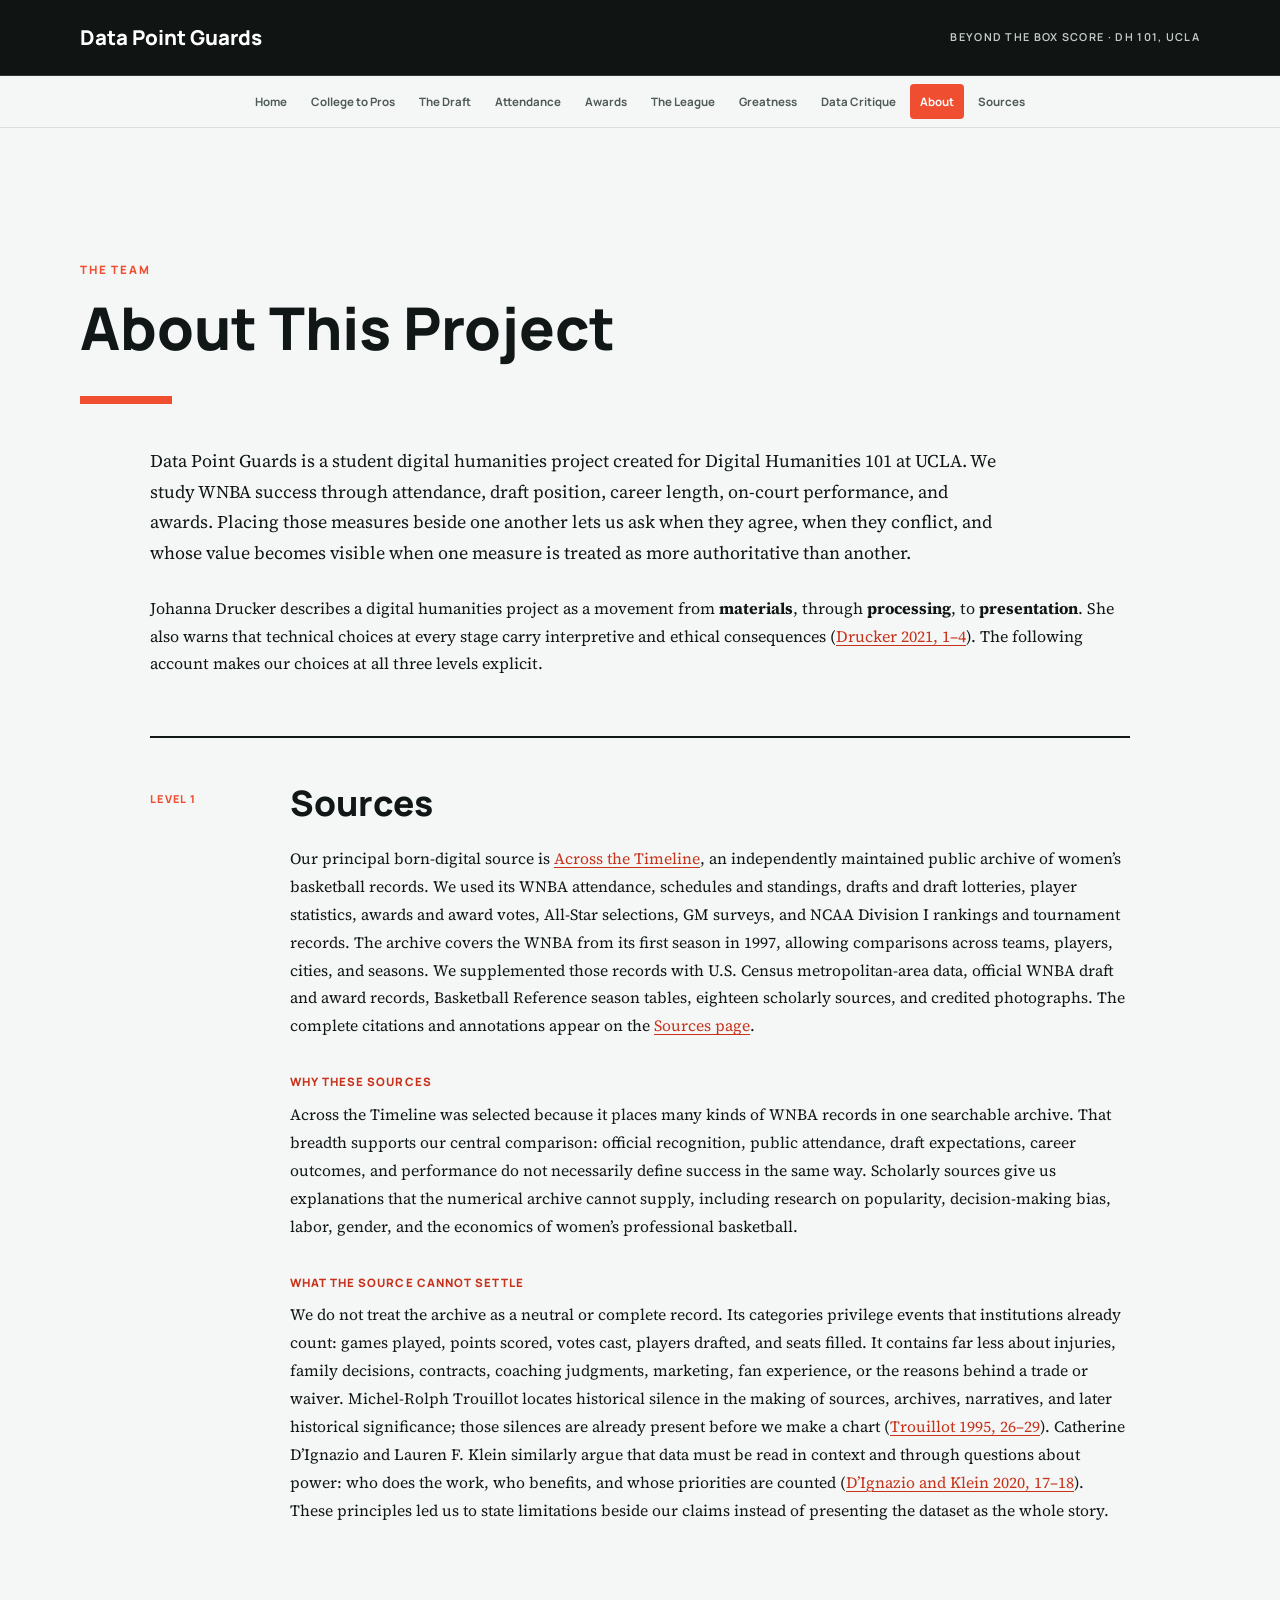
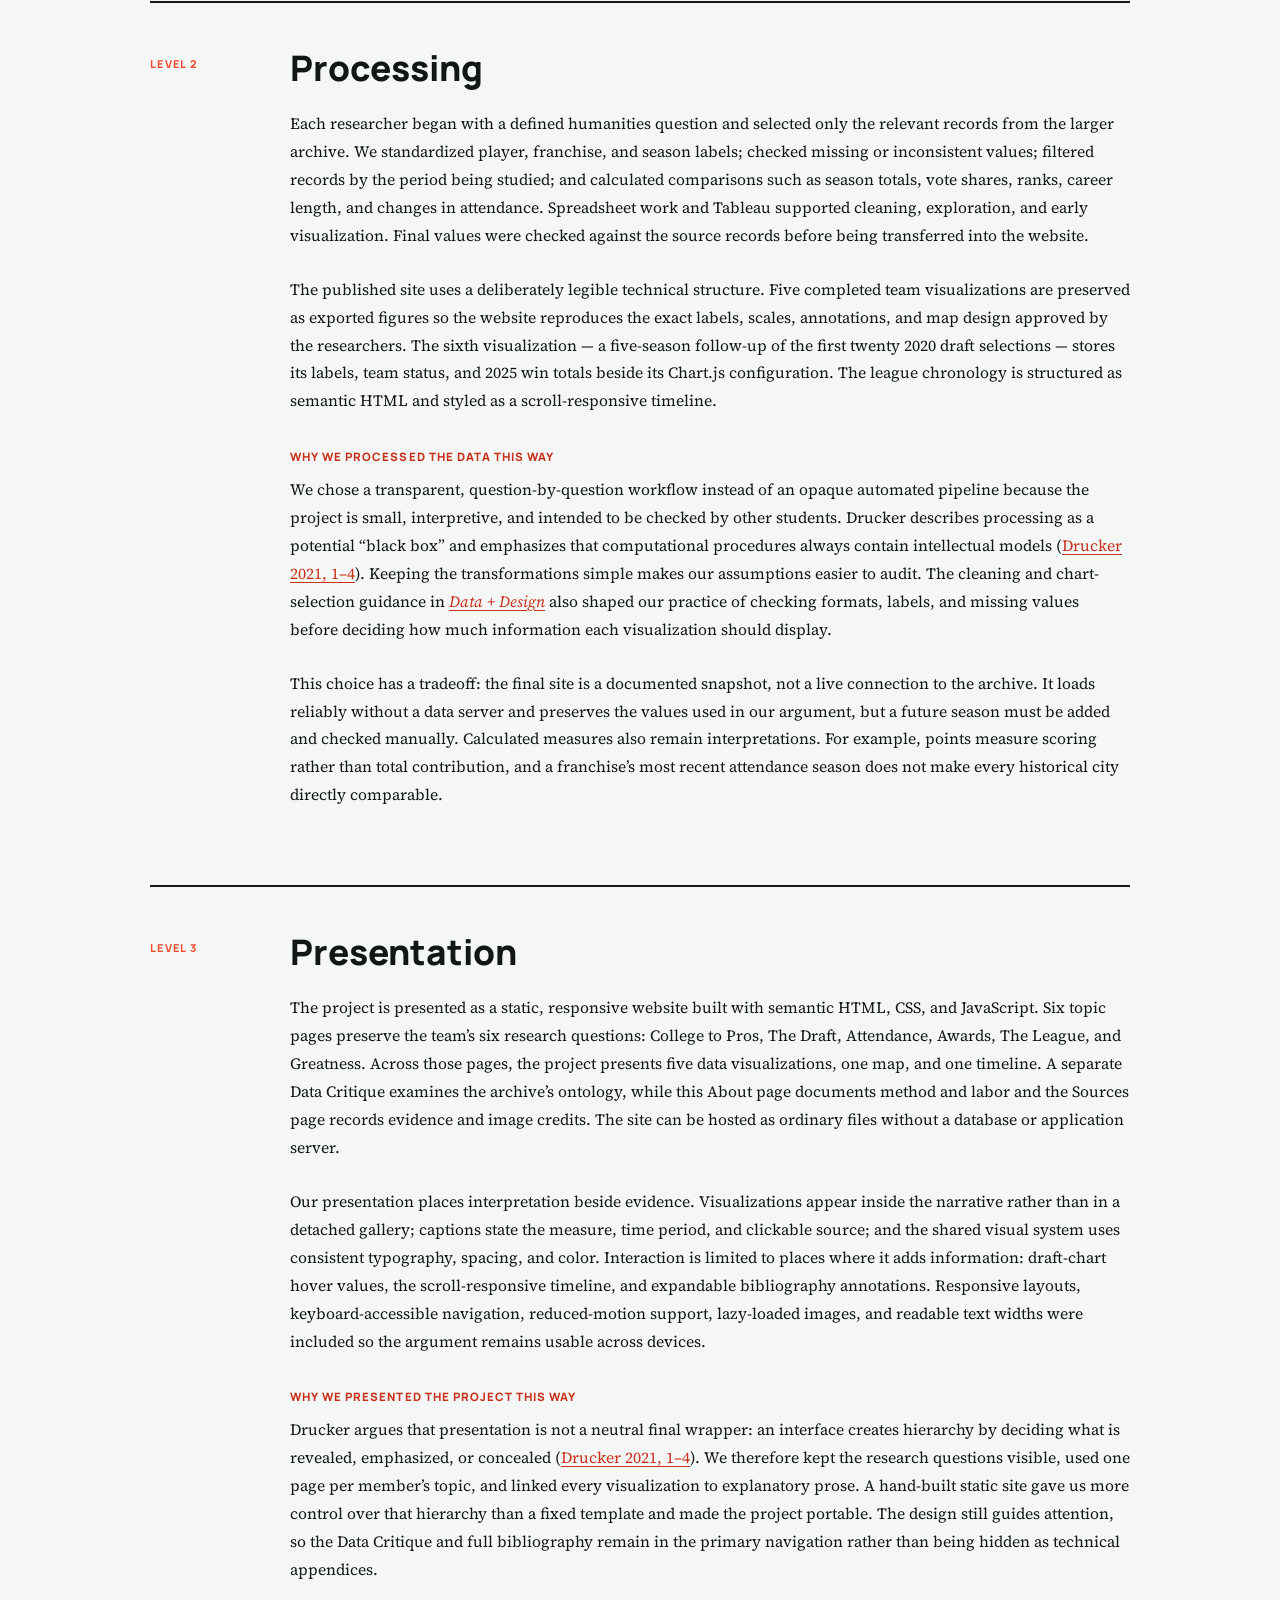
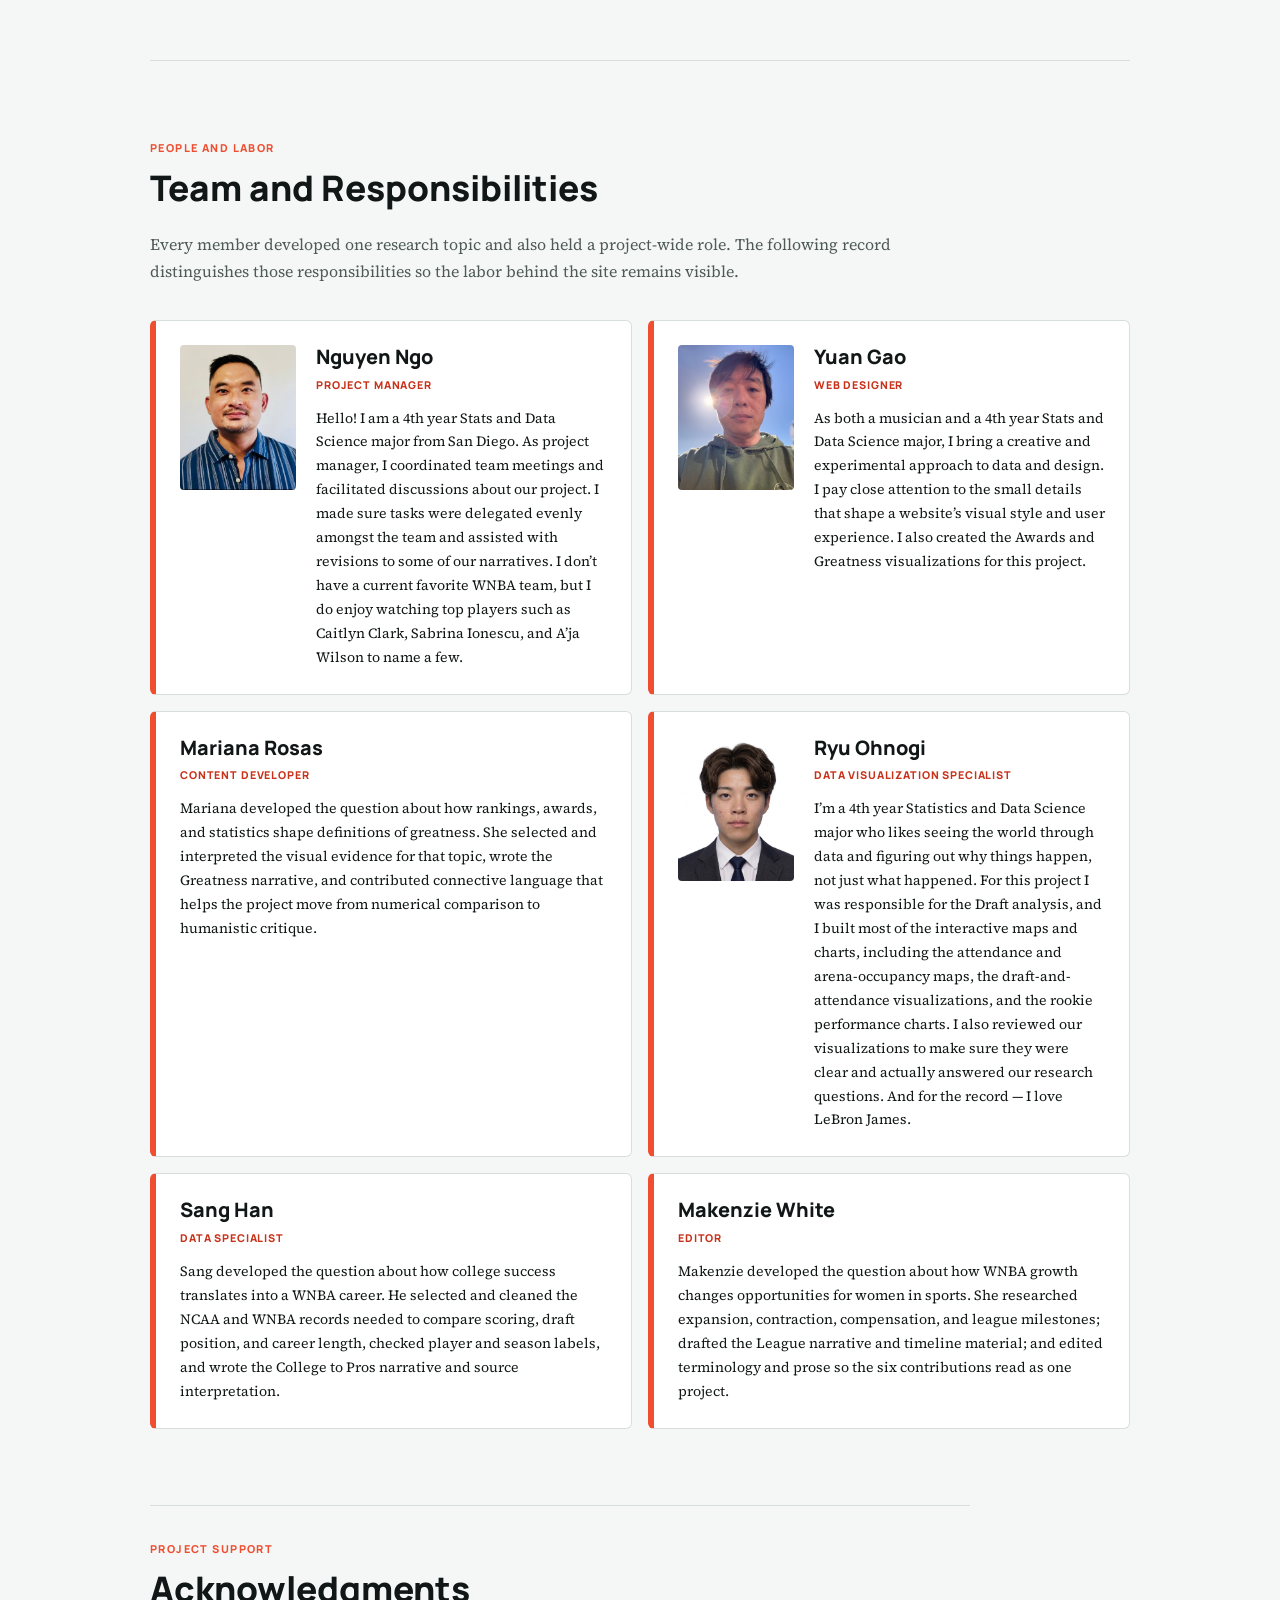
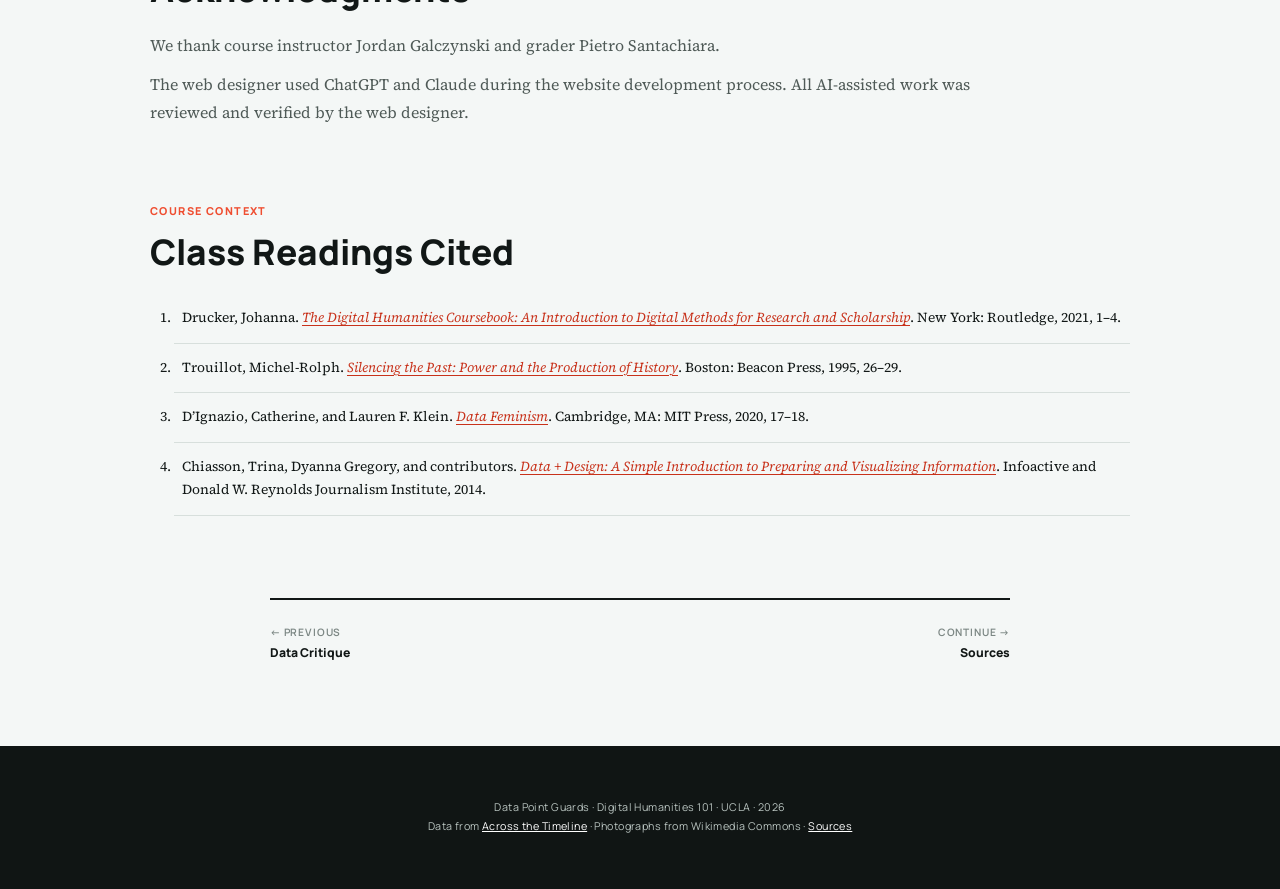
==== commit f541bed8: "Add files via upload" ====
--- a/about.html
+++ b/about.html
@@ -206,13 +206,19 @@
         that helps the project move from numerical comparison to humanistic critique.</p>
       </section>
 
-      <section class="profile">
-        <h3>Ryu Ohnogi</h3>
-        <p class="member-role">Data Visualization Specialist</p>
-        <p>Ryu developed the question about what top draft picks deliver to a franchise.
-        He selected the wins, attendance, draft-position, and MVP-outcome measures,
-        prepared visualization-ready comparisons and Tableau prototypes, and wrote the
-        Draft analysis explaining why a valuable pick is still not a guaranteed outcome.</p>
+      <section class="profile has-photo">
+        <img class="profile-photo" src="bio-ryu.jpg" alt="Portrait of Ryu Ohnogi">
+        <div class="profile-copy">
+          <h3>Ryu Ohnogi</h3>
+          <p class="member-role">Data Visualization Specialist</p>
+          <p>I&rsquo;m a 4th year Statistics and Data Science major who likes seeing the world
+          through data and figuring out why things happen, not just what happened. For this
+          project I was responsible for the Draft analysis, and I built most of the interactive
+          maps and charts, including the attendance and arena-occupancy maps, the
+          draft-and-attendance visualizations, and the rookie performance charts. I also
+          reviewed our visualizations to make sure they were clear and actually answered our
+          research questions. And for the record &mdash; I love LeBron James.</p>
+        </div>
       </section>
 
       <section class="profile">
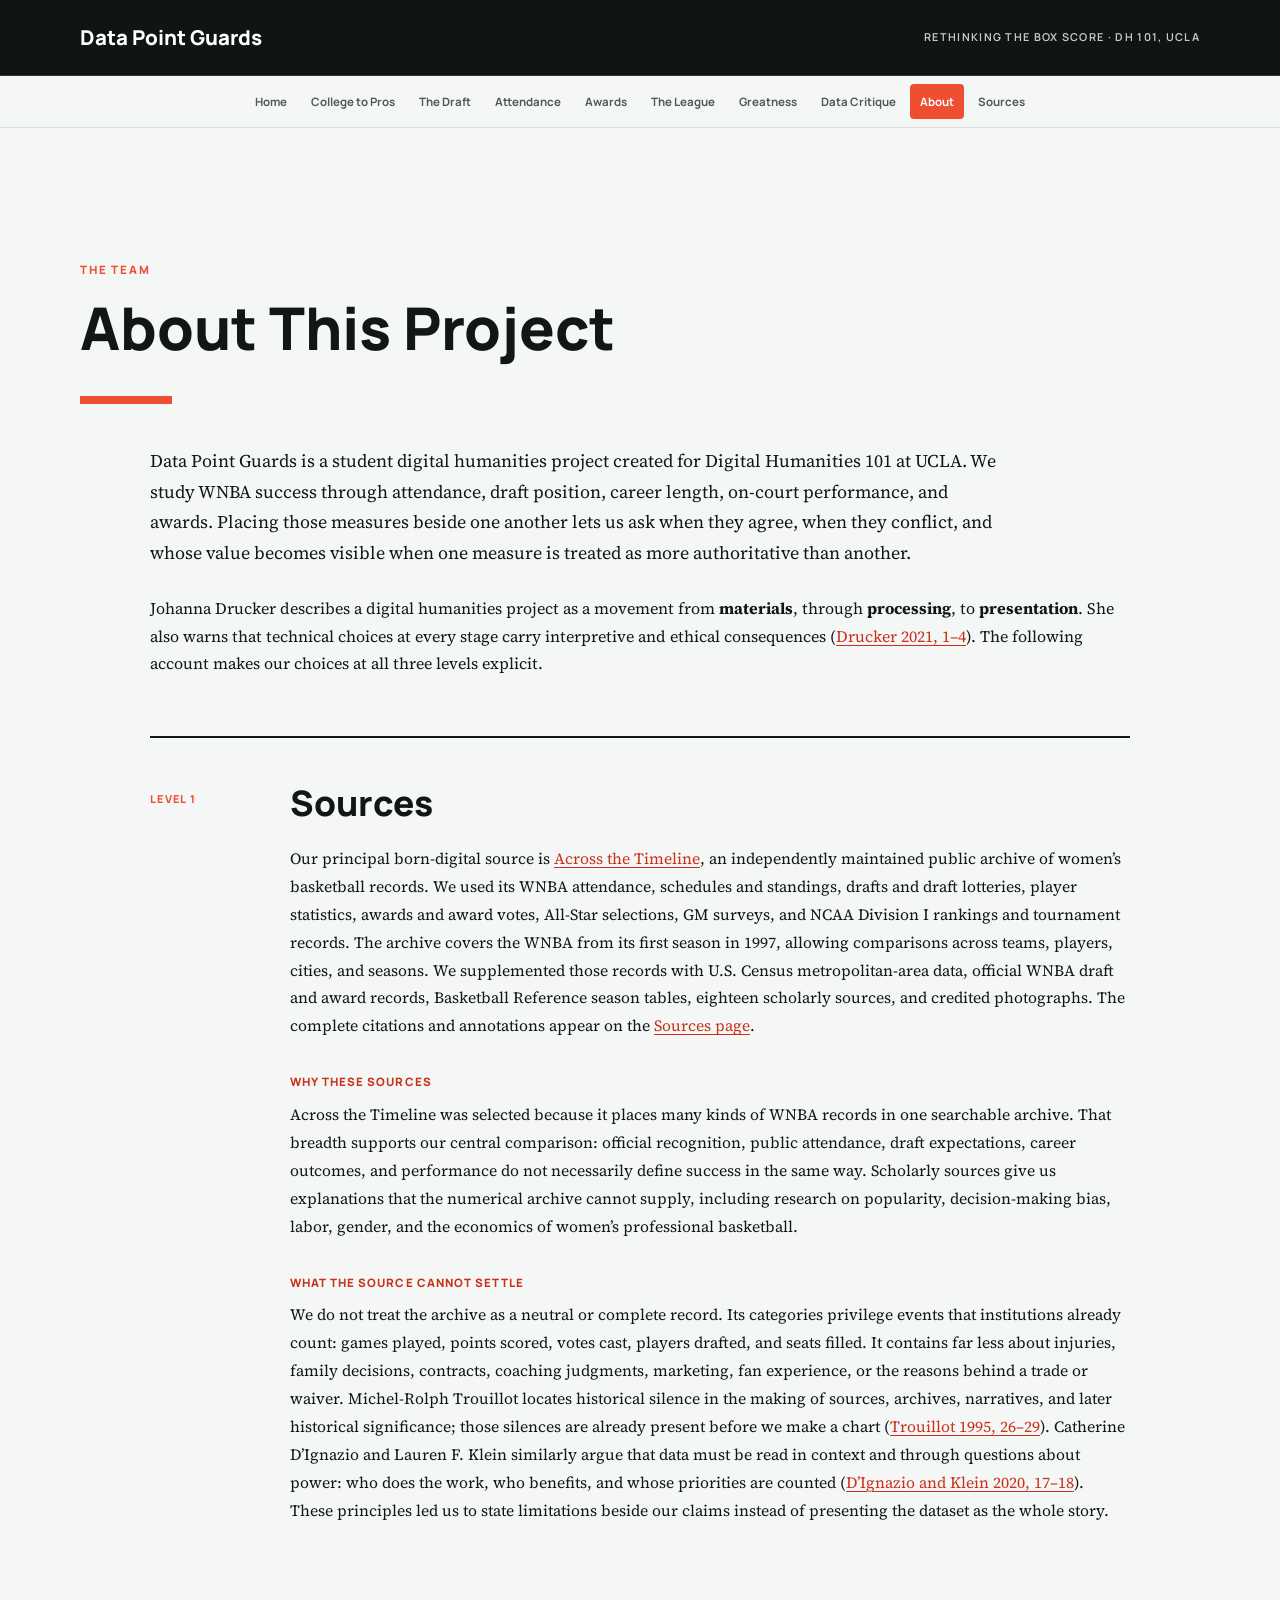
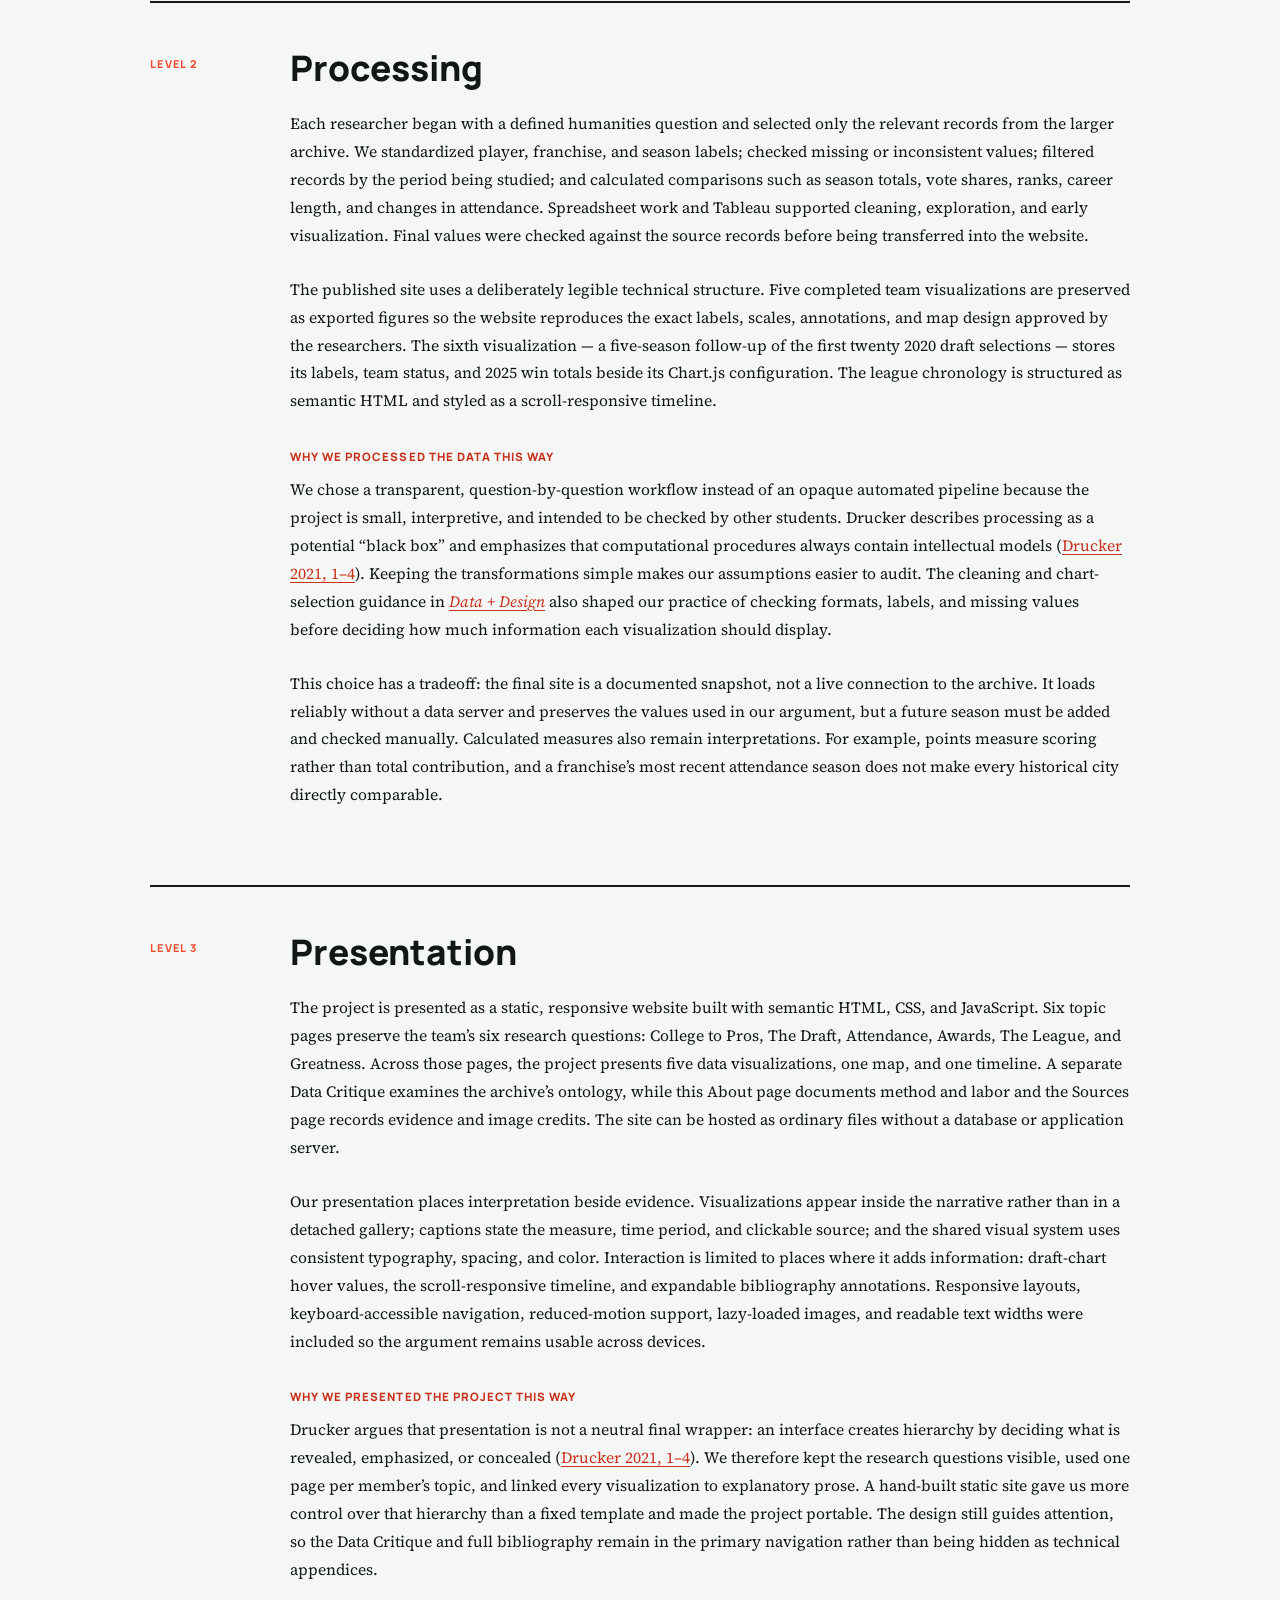
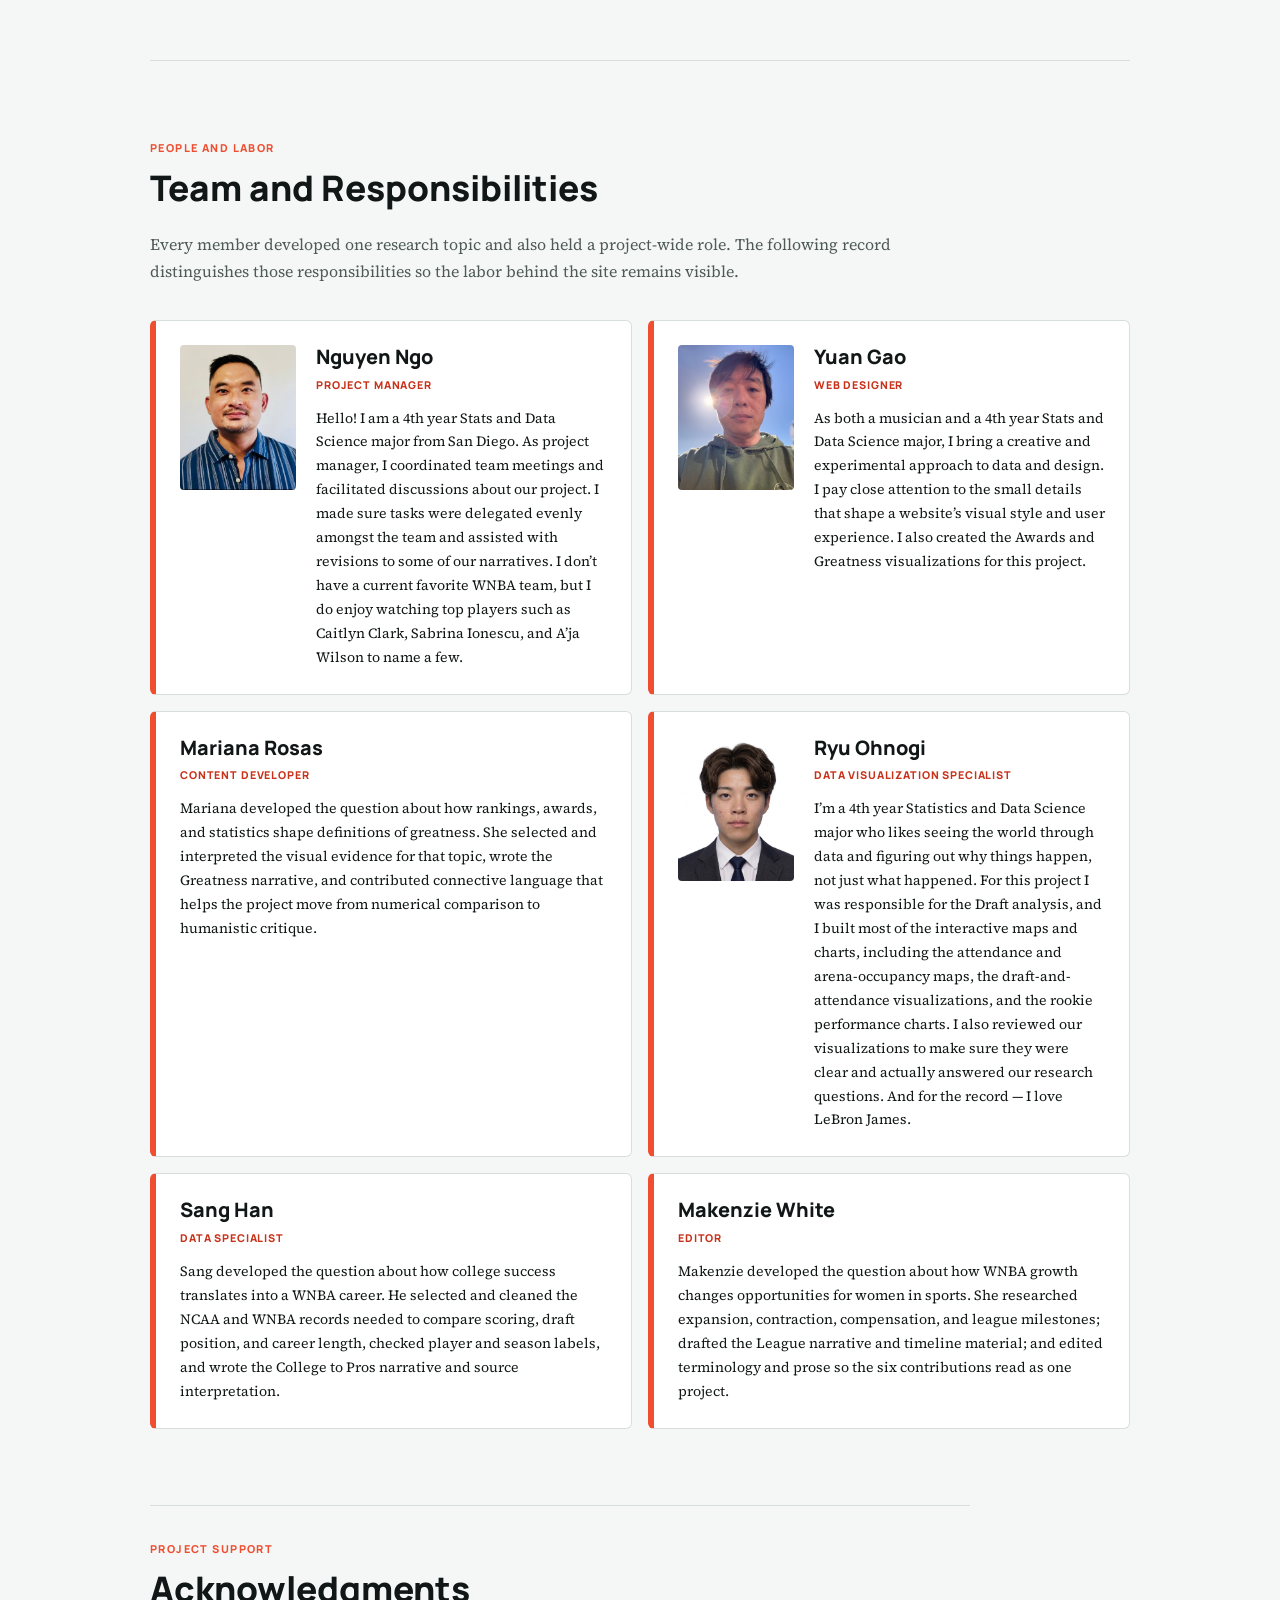
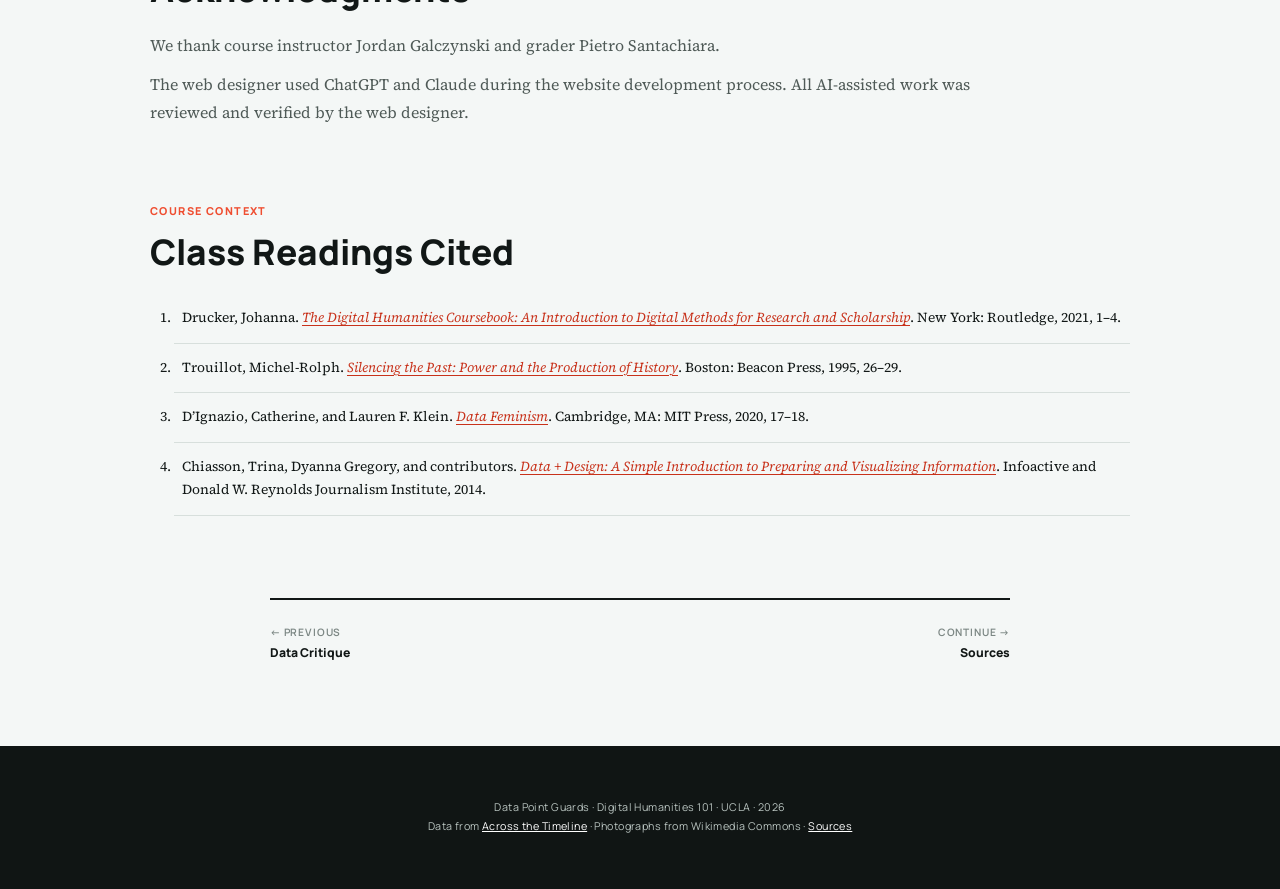
==== commit 35b850ef: "Add files via upload" ====
--- a/about.html
+++ b/about.html
@@ -13,7 +13,7 @@
 
 <div class="masthead">
   <div class="brand"><a href="index.html">Data Point Guards</a></div>
-  <div class="tagline">Beyond the Box Score &middot; DH 101, UCLA</div>
+  <div class="tagline">Rethinking the Box Score &middot; DH 101, UCLA</div>
 </div>
 
 <nav>
--- a/style.css
+++ b/style.css
@@ -1519,6 +1519,17 @@
     height: 760px;
   }
 
+  .tableau-scroll-mobile {
+    overflow-x: auto;
+    overflow-y: hidden;
+    -webkit-overflow-scrolling: touch;
+  }
+
+  .tableau-scroll-mobile .tableauPlaceholder {
+    width: 760px;
+    max-width: none;
+  }
+
   .greatness-chart-box {
     height: 1120px;
   }
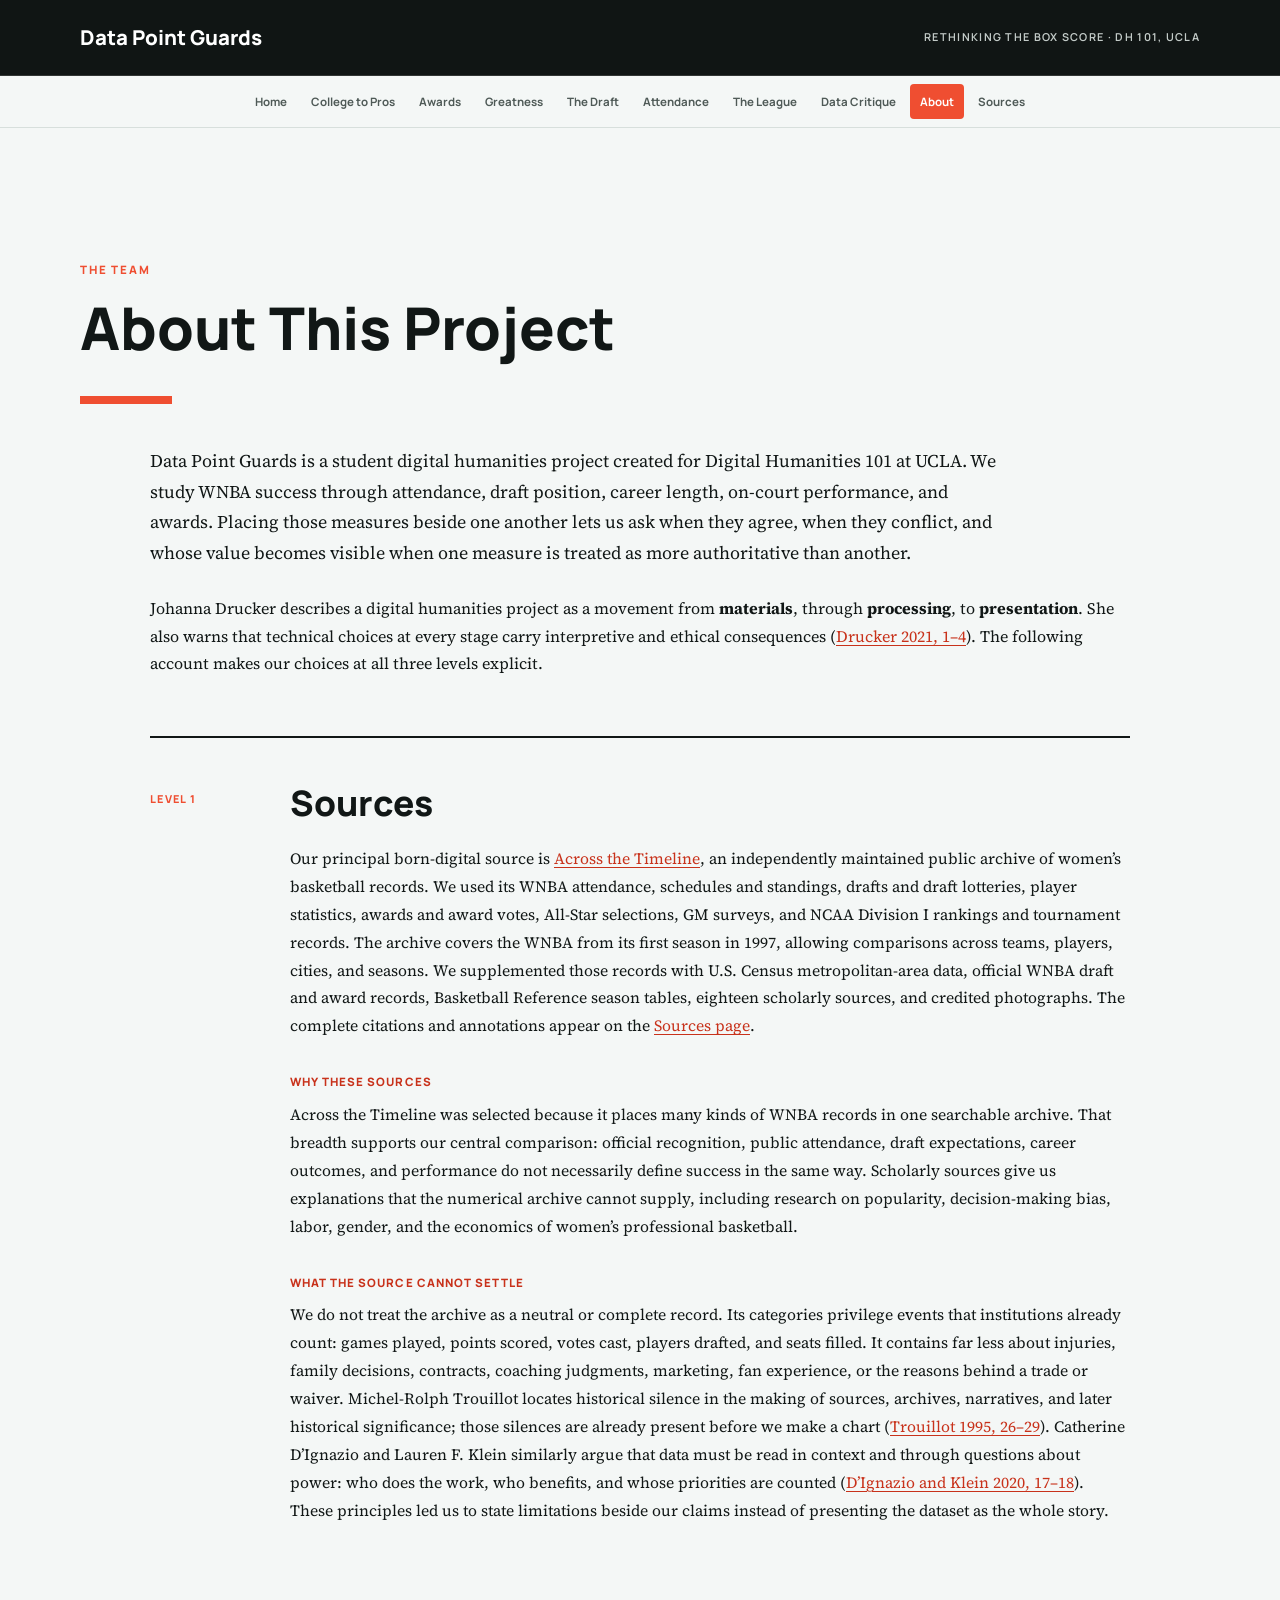
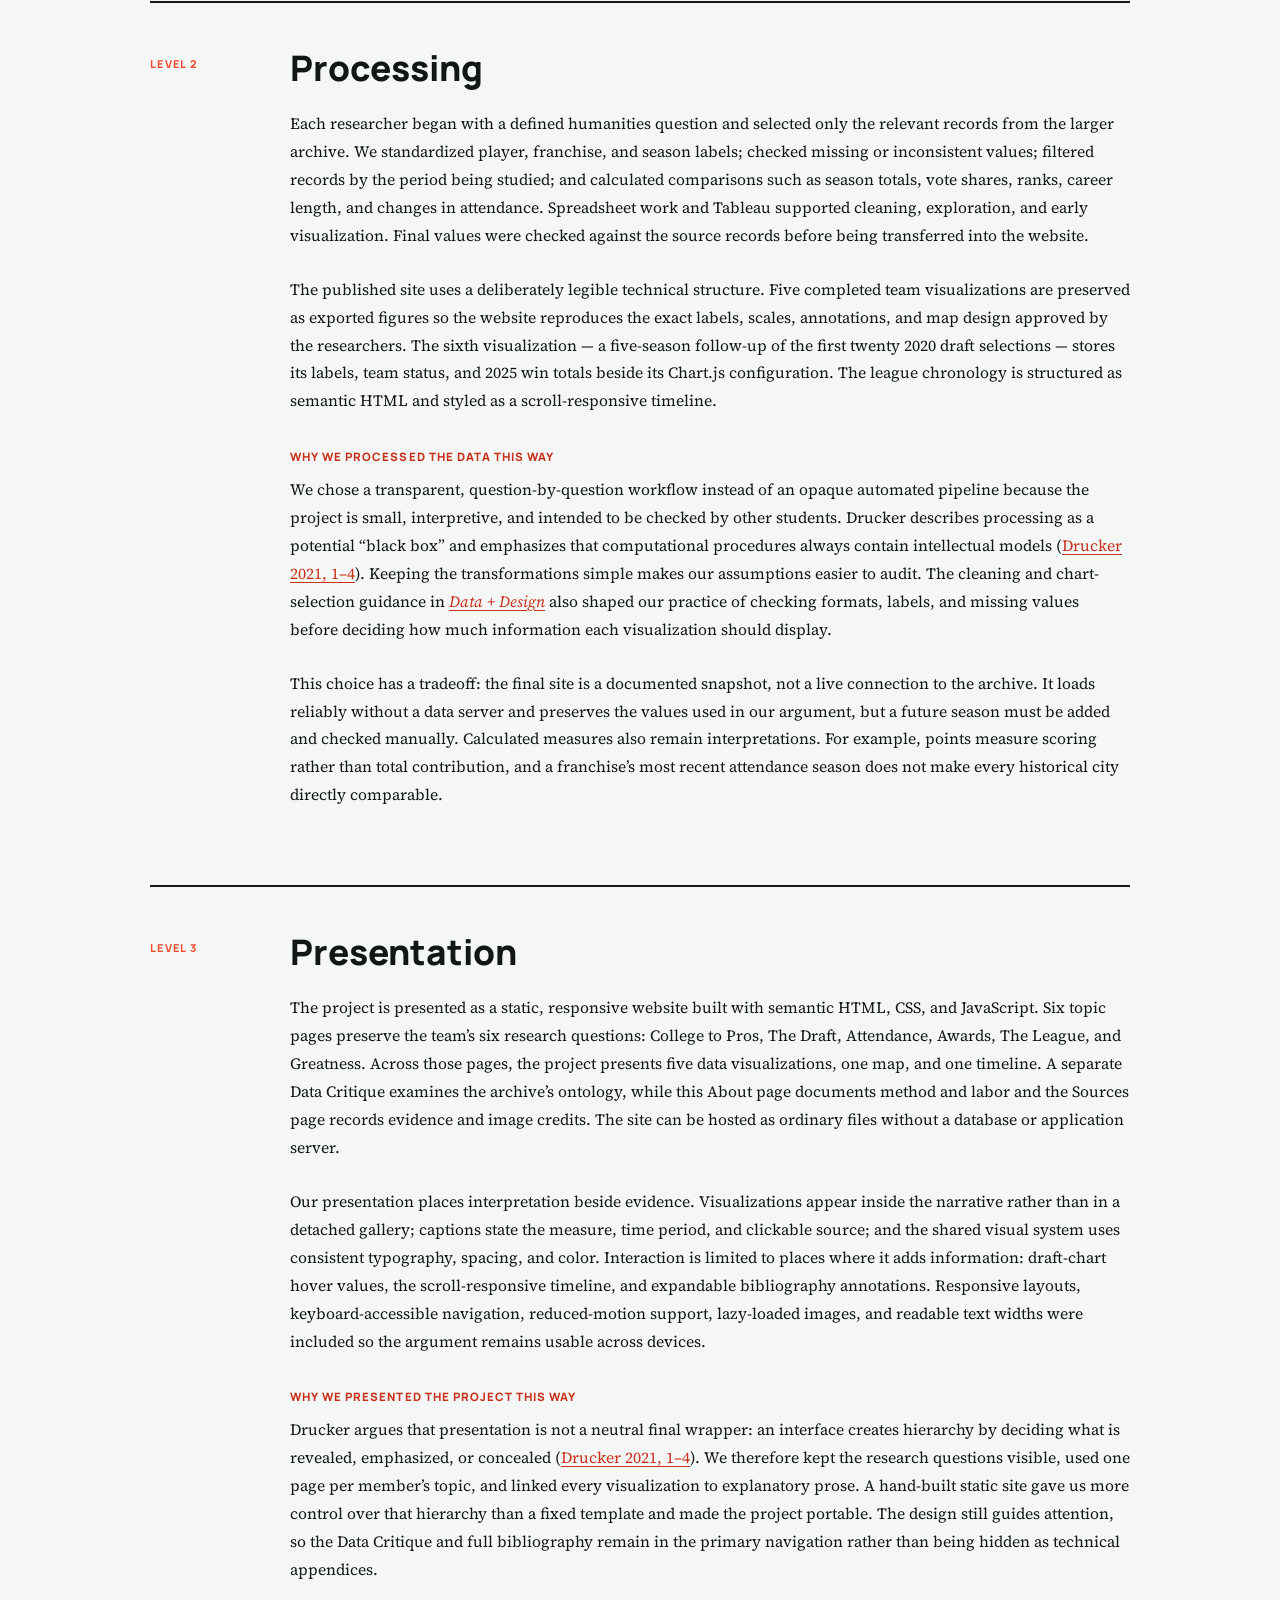
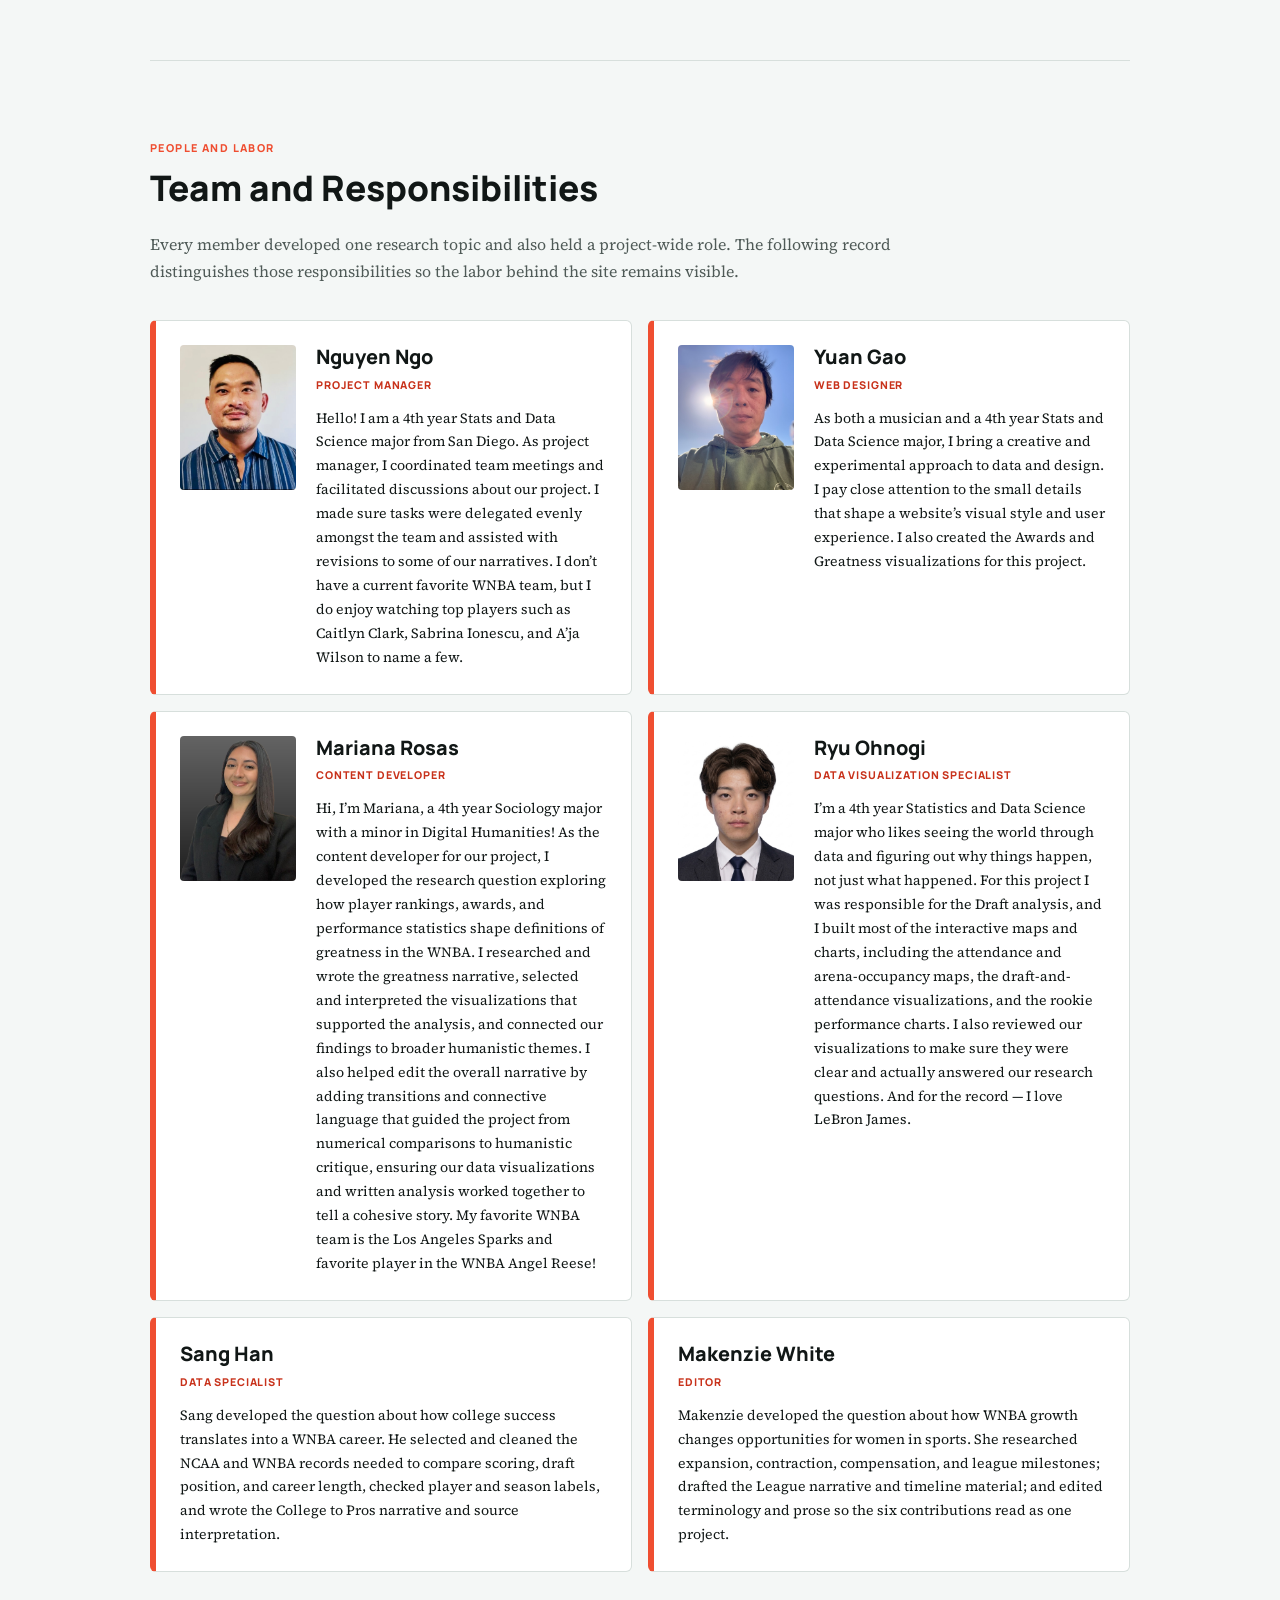
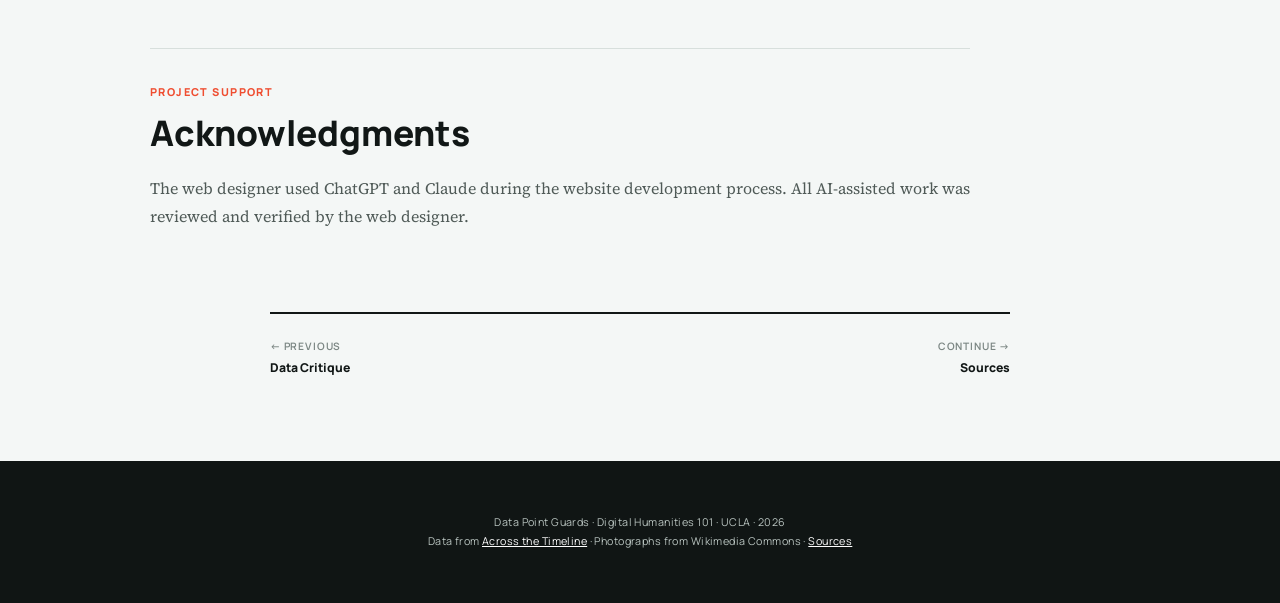
==== commit 0361a473: "Add files via upload" ====
--- a/about.html
+++ b/about.html
@@ -19,11 +19,11 @@
 <nav>
   <a href="index.html">Home</a>
   <a href="college.html">College to Pros</a>
+  <a href="awards.html">Awards</a>
+  <a href="greatness.html">Greatness</a>
   <a href="draft.html">The Draft</a>
   <a href="attendance.html">Attendance</a>
-  <a href="awards.html">Awards</a>
   <a href="league.html">The League</a>
-  <a href="greatness.html">Greatness</a>
   <a href="data-critique.html">Data Critique</a>
   <a href="about.html" class="here">About</a>
   <a href="sources.html">Sources</a>
@@ -197,13 +197,23 @@
         </div>
       </section>
 
-      <section class="profile">
-        <h3>Mariana Rosas</h3>
-        <p class="member-role">Content Developer</p>
-        <p>Mariana developed the question about how rankings, awards, and statistics shape
-        definitions of greatness. She selected and interpreted the visual evidence for
-        that topic, wrote the Greatness narrative, and contributed connective language
-        that helps the project move from numerical comparison to humanistic critique.</p>
+      <section class="profile has-photo">
+        <img class="profile-photo" src="bio-mariana.png" alt="Portrait of Mariana Rosas">
+        <div class="profile-copy">
+          <h3>Mariana Rosas</h3>
+          <p class="member-role">Content Developer</p>
+          <p>Hi, I&rsquo;m Mariana, a 4th year Sociology major with a minor in Digital
+          Humanities! As the content developer for our project, I developed the research
+          question exploring how player rankings, awards, and performance statistics shape
+          definitions of greatness in the WNBA. I researched and wrote the greatness
+          narrative, selected and interpreted the visualizations that supported the analysis,
+          and connected our findings to broader humanistic themes. I also helped edit the
+          overall narrative by adding transitions and connective language that guided the
+          project from numerical comparisons to humanistic critique, ensuring our data
+          visualizations and written analysis worked together to tell a cohesive story. My
+          favorite WNBA team is the Los Angeles Sparks and favorite player in the WNBA Angel
+          Reese!</p>
+        </div>
       </section>
 
       <section class="profile has-photo">
@@ -244,31 +254,8 @@
   <section class="about-acknowledgments">
     <div class="section-kicker">Project support</div>
     <h2>Acknowledgments</h2>
-    <p>We thank course instructor Jordan Galczynski and grader Pietro Santachiara.</p>
     <p>The web designer used ChatGPT and Claude during the website development process.
     All AI-assisted work was reviewed and verified by the web designer.</p>
-  </section>
-
-  <section class="about-readings">
-    <div class="section-kicker">Course context</div>
-    <h2>Class Readings Cited</h2>
-    <ol>
-      <li>Drucker, Johanna. <a
-      href="https://www.routledge.com/9780367565756"><em>The Digital Humanities
-      Coursebook: An Introduction to Digital Methods for Research and
-      Scholarship</em></a>. New York: Routledge, 2021, 1&ndash;4.</li>
-      <li>Trouillot, Michel-Rolph. <a
-      href="https://www.beacon.org/Silencing-the-Past-P2496.aspx"><em>Silencing the
-      Past: Power and the Production of History</em></a>. Boston: Beacon Press, 1995,
-      26&ndash;29.</li>
-      <li>D&rsquo;Ignazio, Catherine, and Lauren F. Klein. <a
-      href="https://data-feminism.mitpress.mit.edu/"><em>Data Feminism</em></a>.
-      Cambridge, MA: MIT Press, 2020, 17&ndash;18.</li>
-      <li>Chiasson, Trina, Dyanna Gregory, and contributors. <a
-      href="https://trinachi.github.io/data-design-builds/"><em>Data + Design: A Simple
-      Introduction to Preparing and Visualizing Information</em></a>. Infoactive and
-      Donald W. Reynolds Journalism Institute, 2014.</li>
-    </ol>
   </section>
 
 </div>
--- a/style.css
+++ b/style.css
@@ -403,7 +403,7 @@
   object-position: center 22%;
 }
 
-.grid a:nth-child(4) img {
+.grid a:nth-child(2) img {
   object-position: center 24%;
 }
 
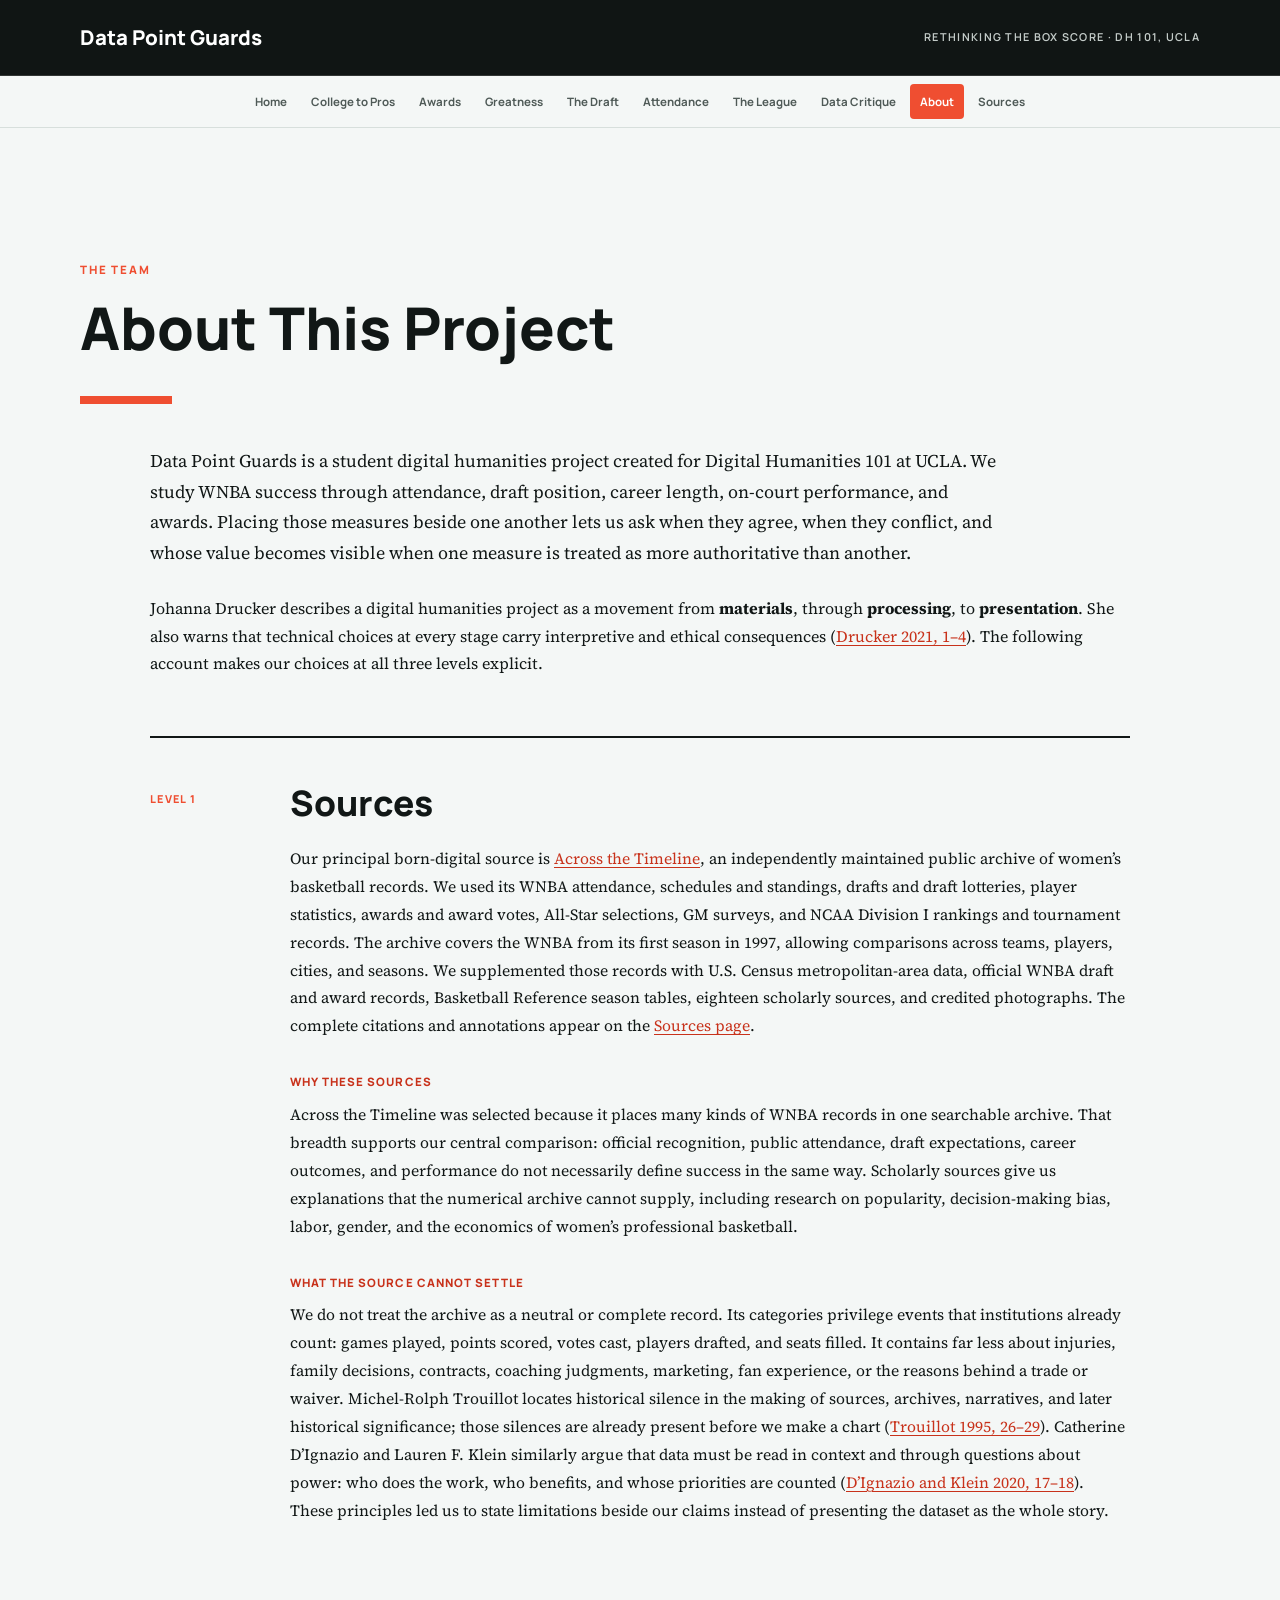
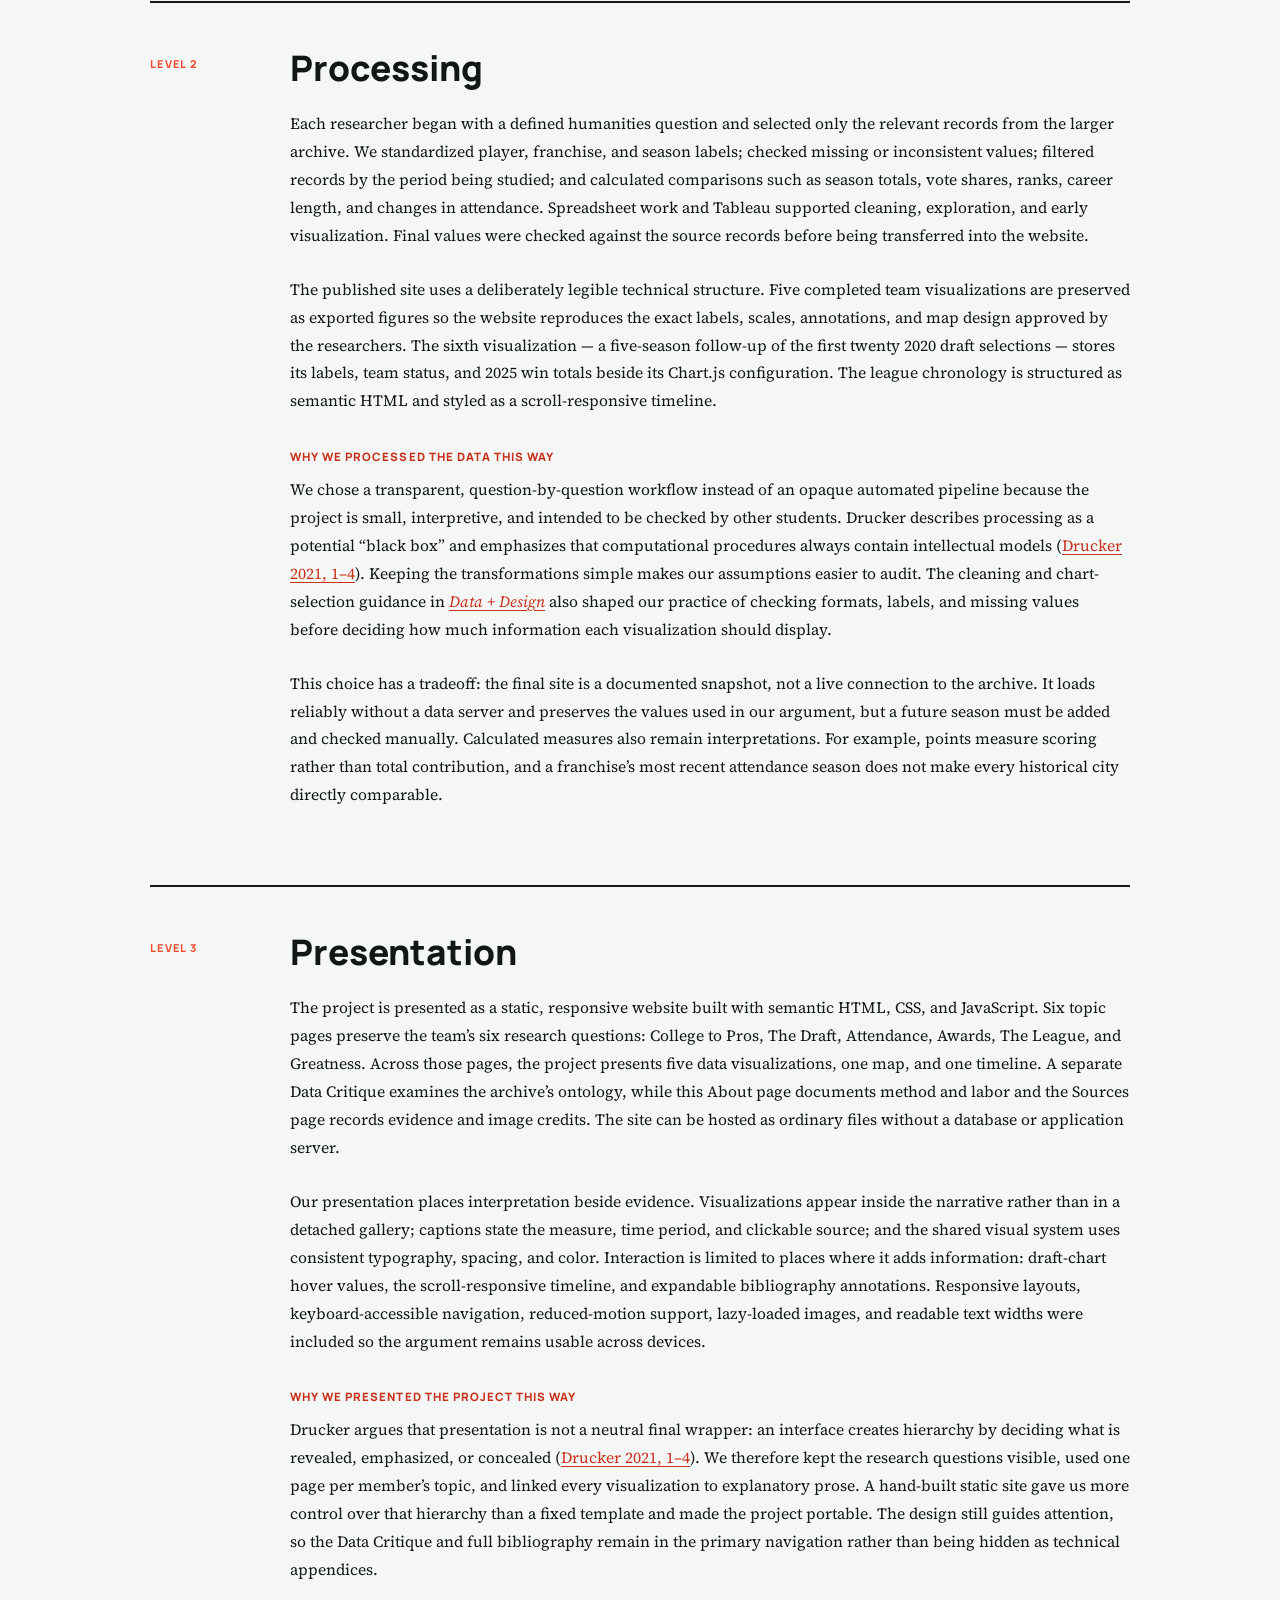
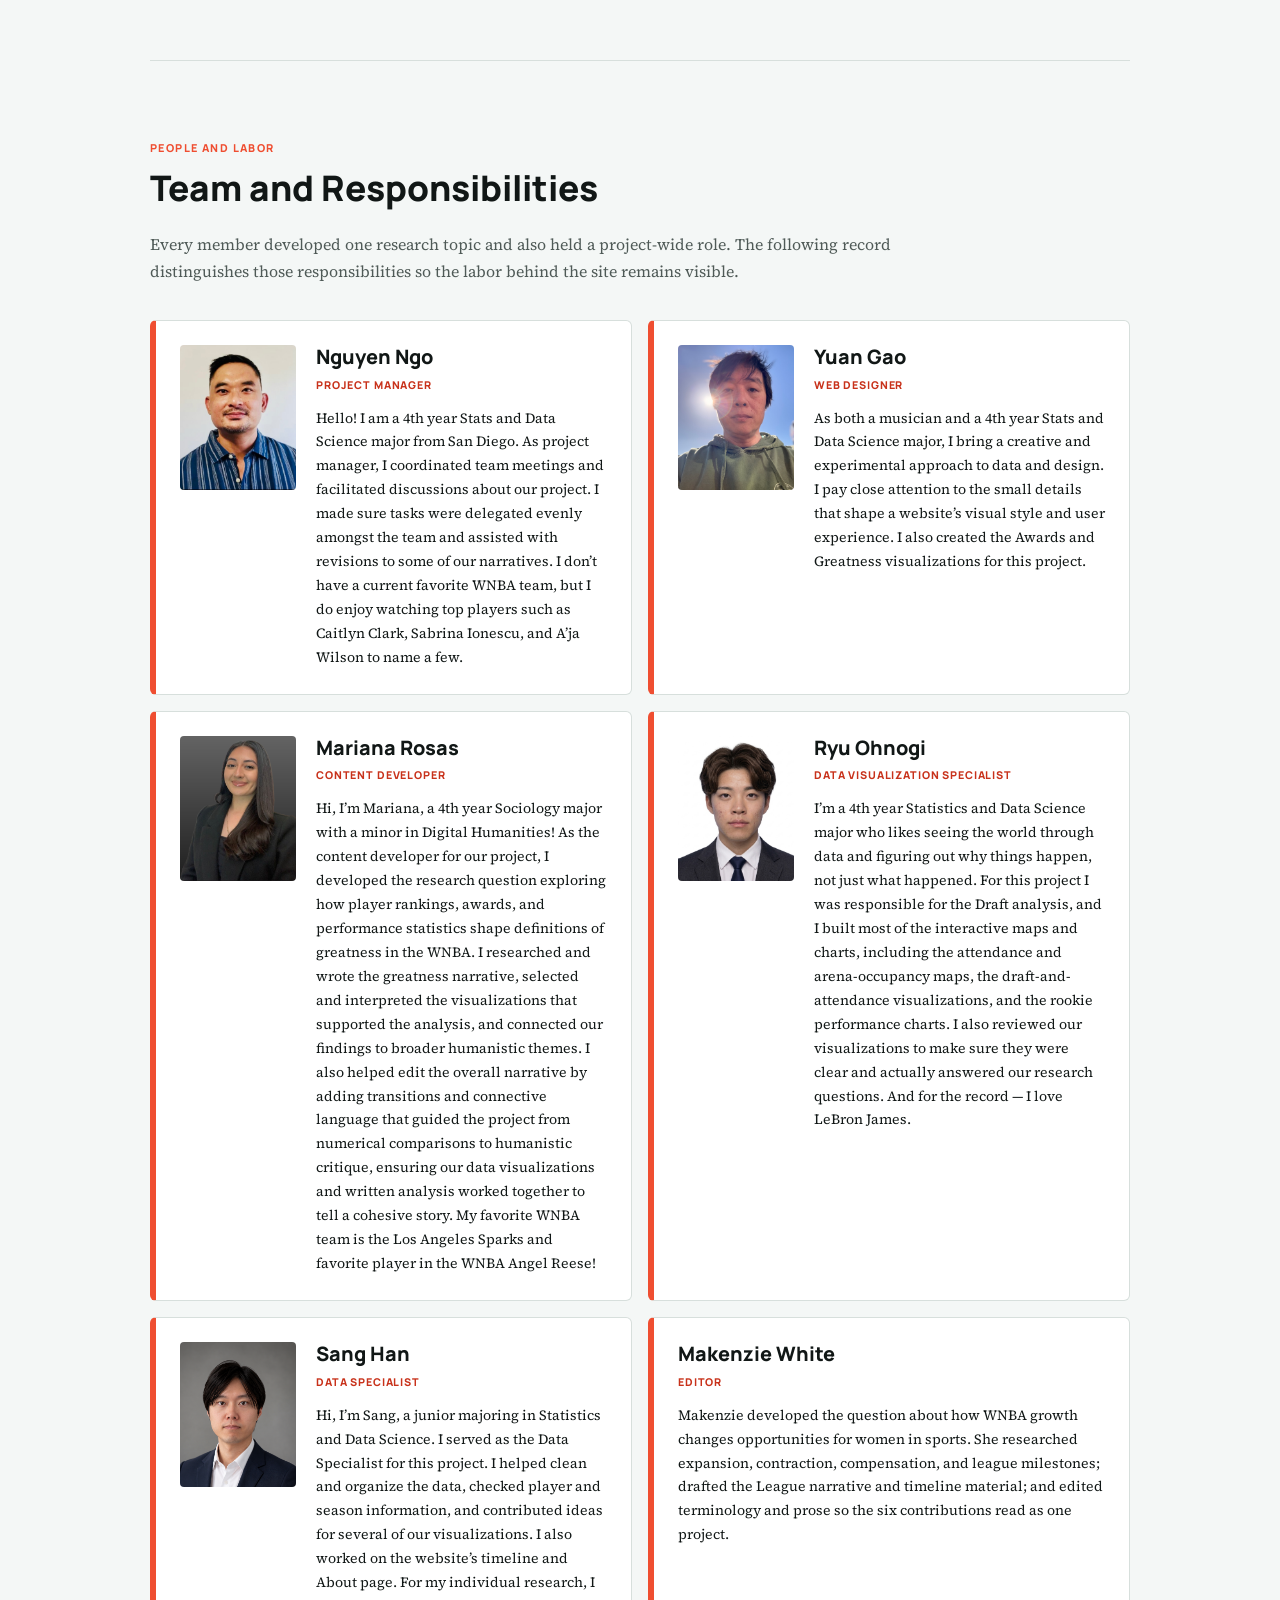
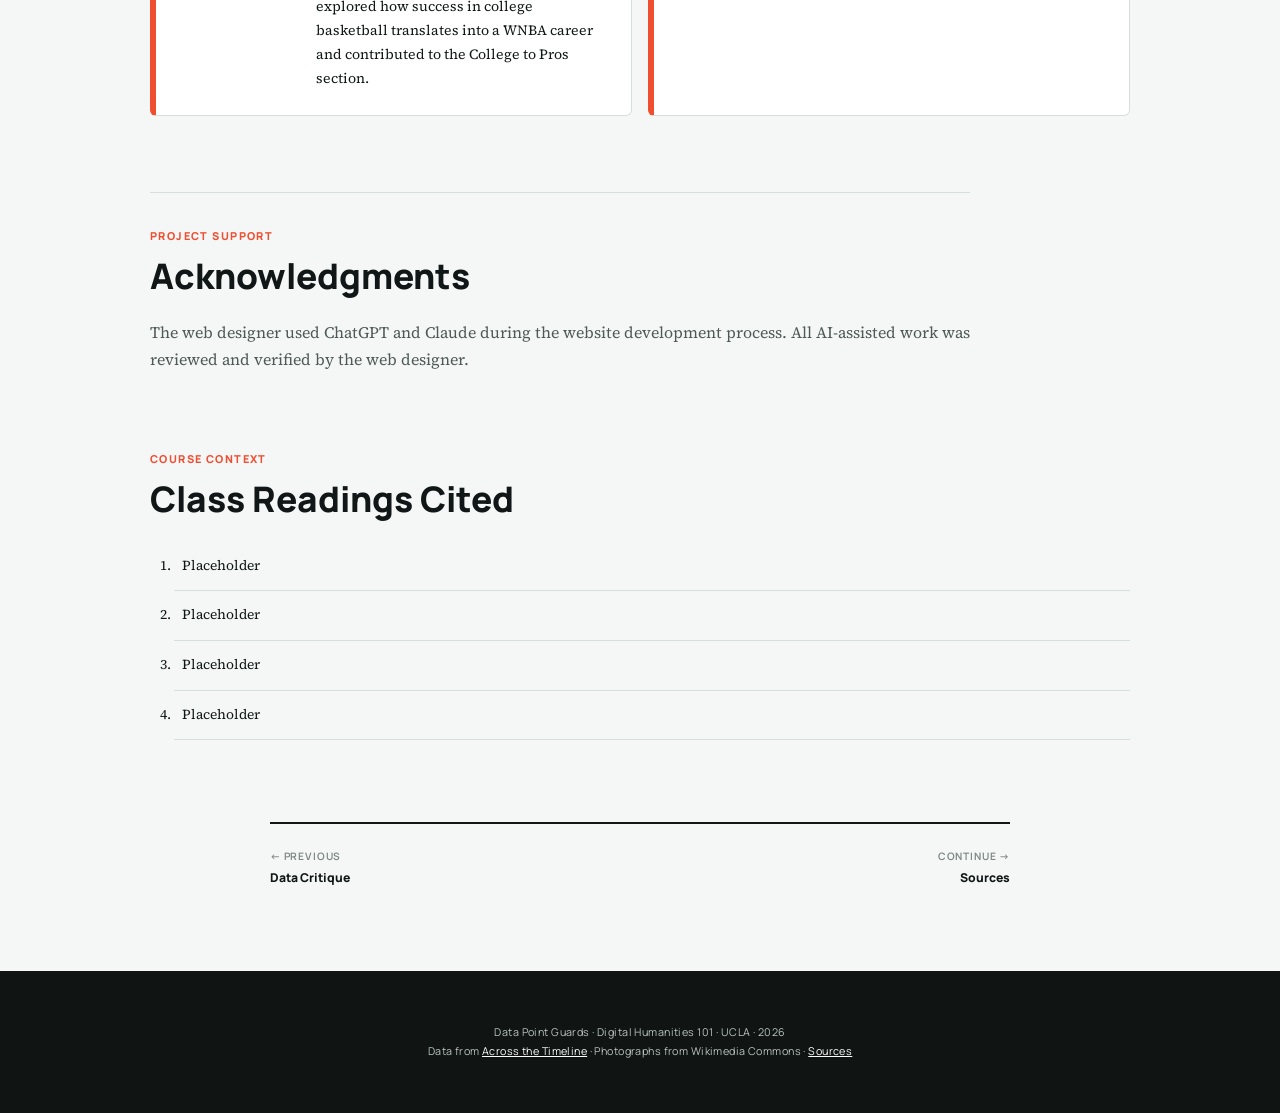
==== commit 5d14a3a9: "Add files via upload" ====
--- a/about.html
+++ b/about.html
@@ -231,13 +231,18 @@
         </div>
       </section>
 
-      <section class="profile">
-        <h3>Sang Han</h3>
-        <p class="member-role">Data Specialist</p>
-        <p>Sang developed the question about how college success translates into a WNBA
-        career. He selected and cleaned the NCAA and WNBA records needed to compare
-        scoring, draft position, and career length, checked player and season labels, and
-        wrote the College to Pros narrative and source interpretation.</p>
+      <section class="profile has-photo">
+        <img class="profile-photo" src="bio-sang.png" alt="Portrait of Sang Han">
+        <div class="profile-copy">
+          <h3>Sang Han</h3>
+          <p class="member-role">Data Specialist</p>
+          <p>Hi, I&rsquo;m Sang, a junior majoring in Statistics and Data Science. I served
+          as the Data Specialist for this project. I helped clean and organize the data,
+          checked player and season information, and contributed ideas for several of our
+          visualizations. I also worked on the website&rsquo;s timeline and About page. For my
+          individual research, I explored how success in college basketball translates into
+          a WNBA career and contributed to the College to Pros section.</p>
+        </div>
       </section>
 
       <section class="profile">
@@ -258,6 +263,17 @@
     All AI-assisted work was reviewed and verified by the web designer.</p>
   </section>
 
+  <section class="about-readings">
+    <div class="section-kicker">Course context</div>
+    <h2>Class Readings Cited</h2>
+    <ol>
+      <li>Placeholder</li>
+      <li>Placeholder</li>
+      <li>Placeholder</li>
+      <li>Placeholder</li>
+    </ol>
+  </section>
+
 </div>
 
 <div class="pager">
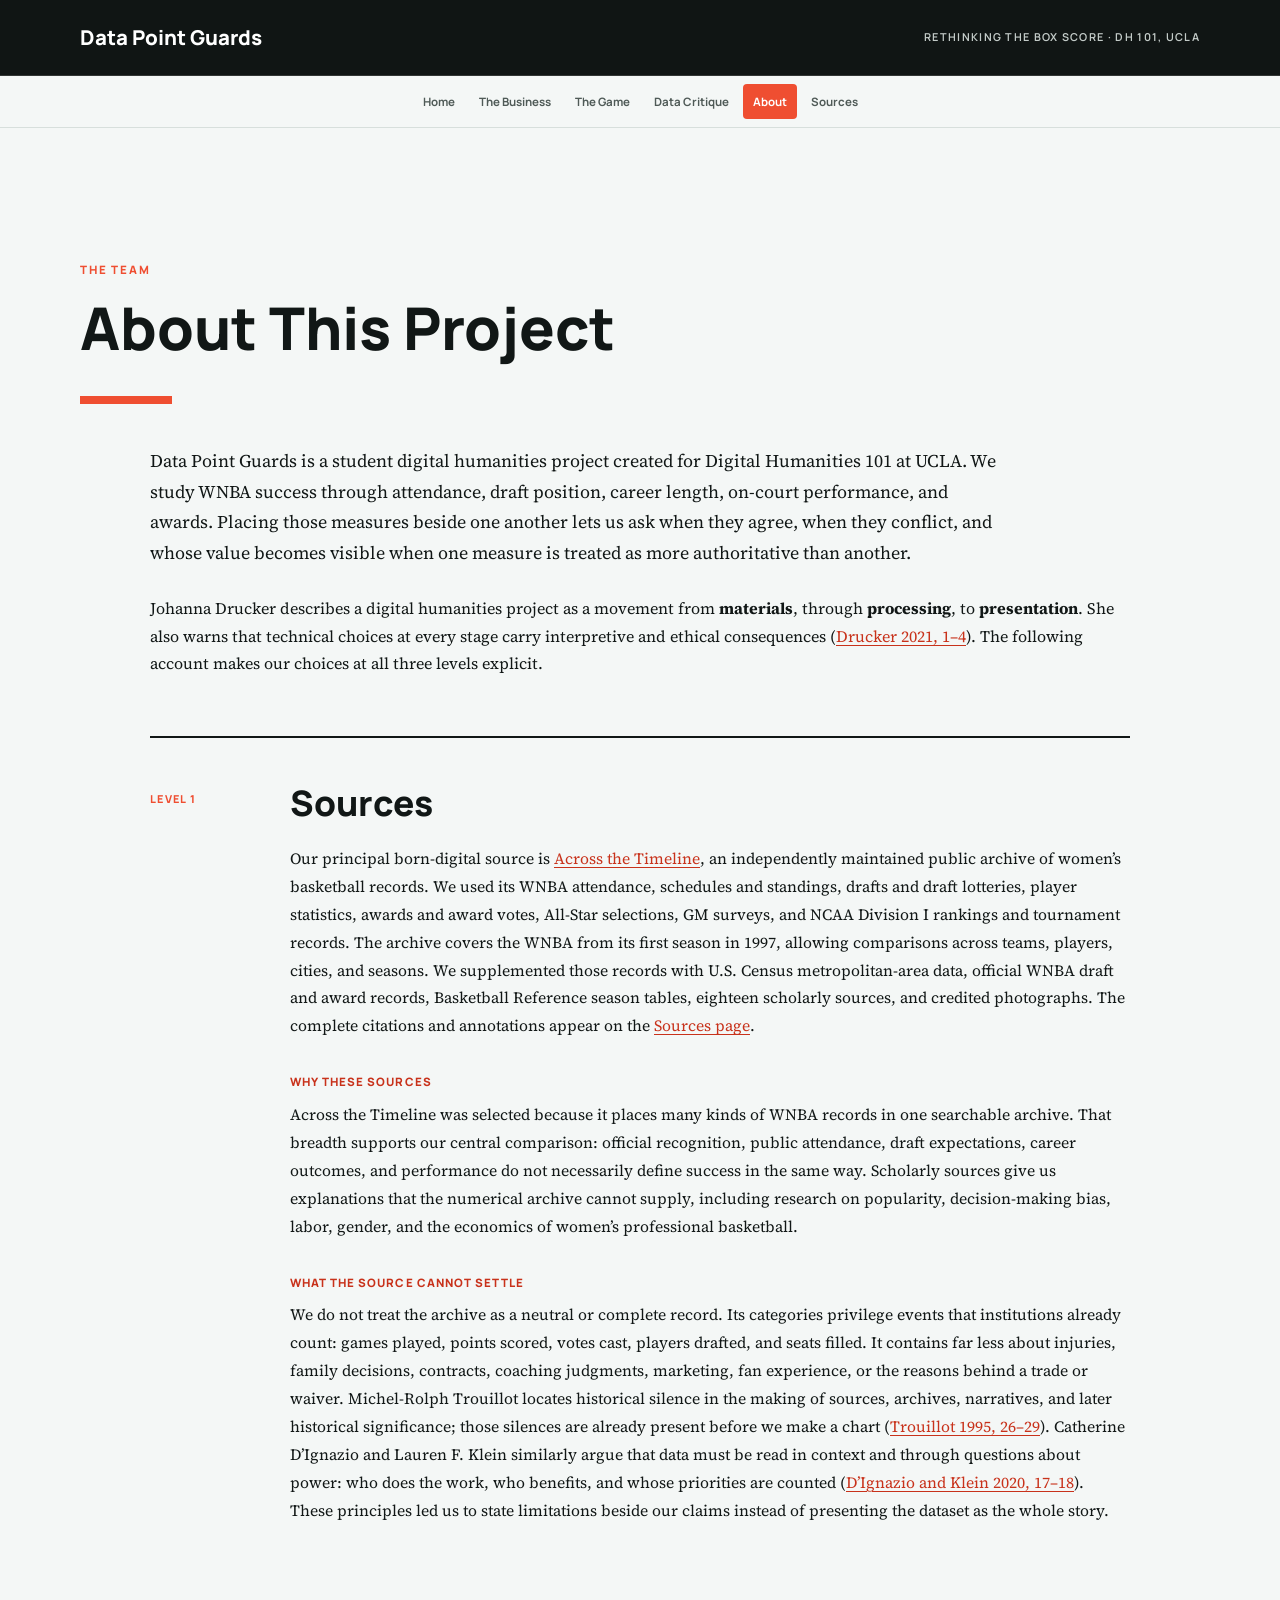
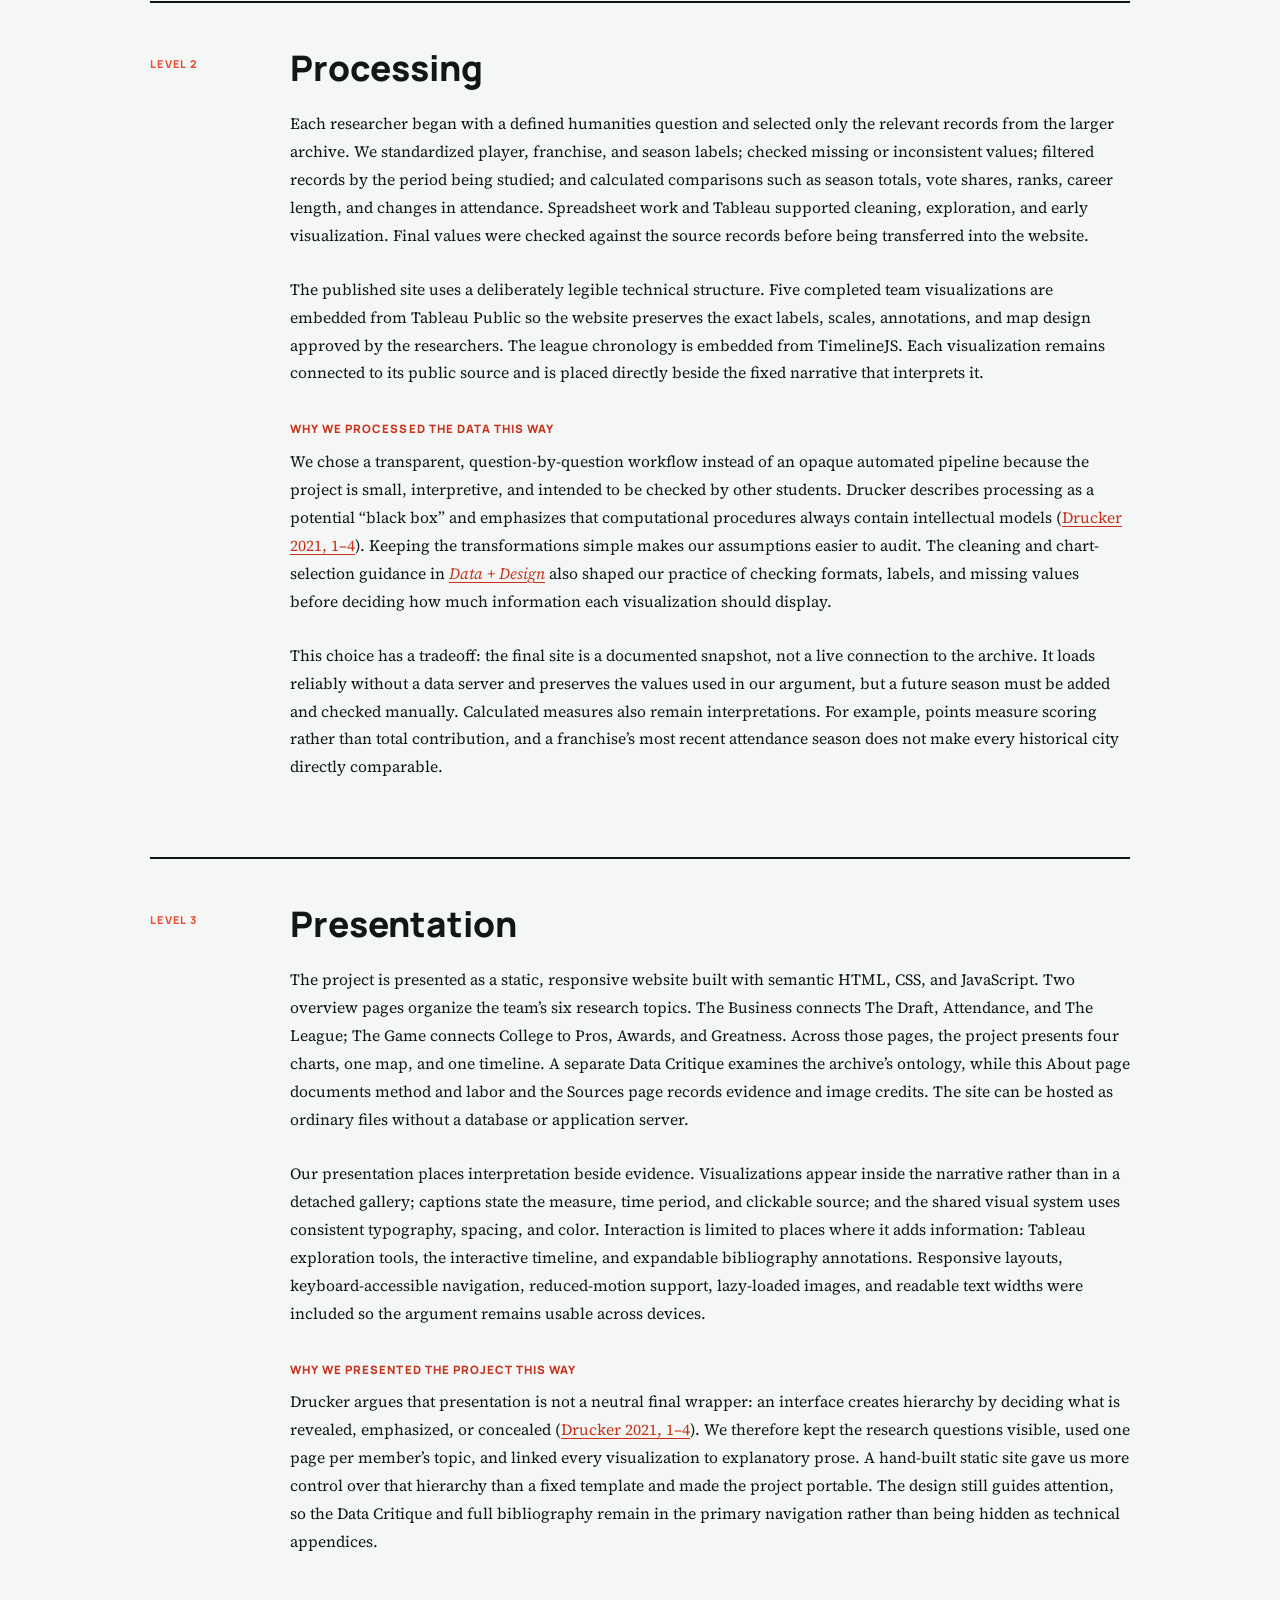
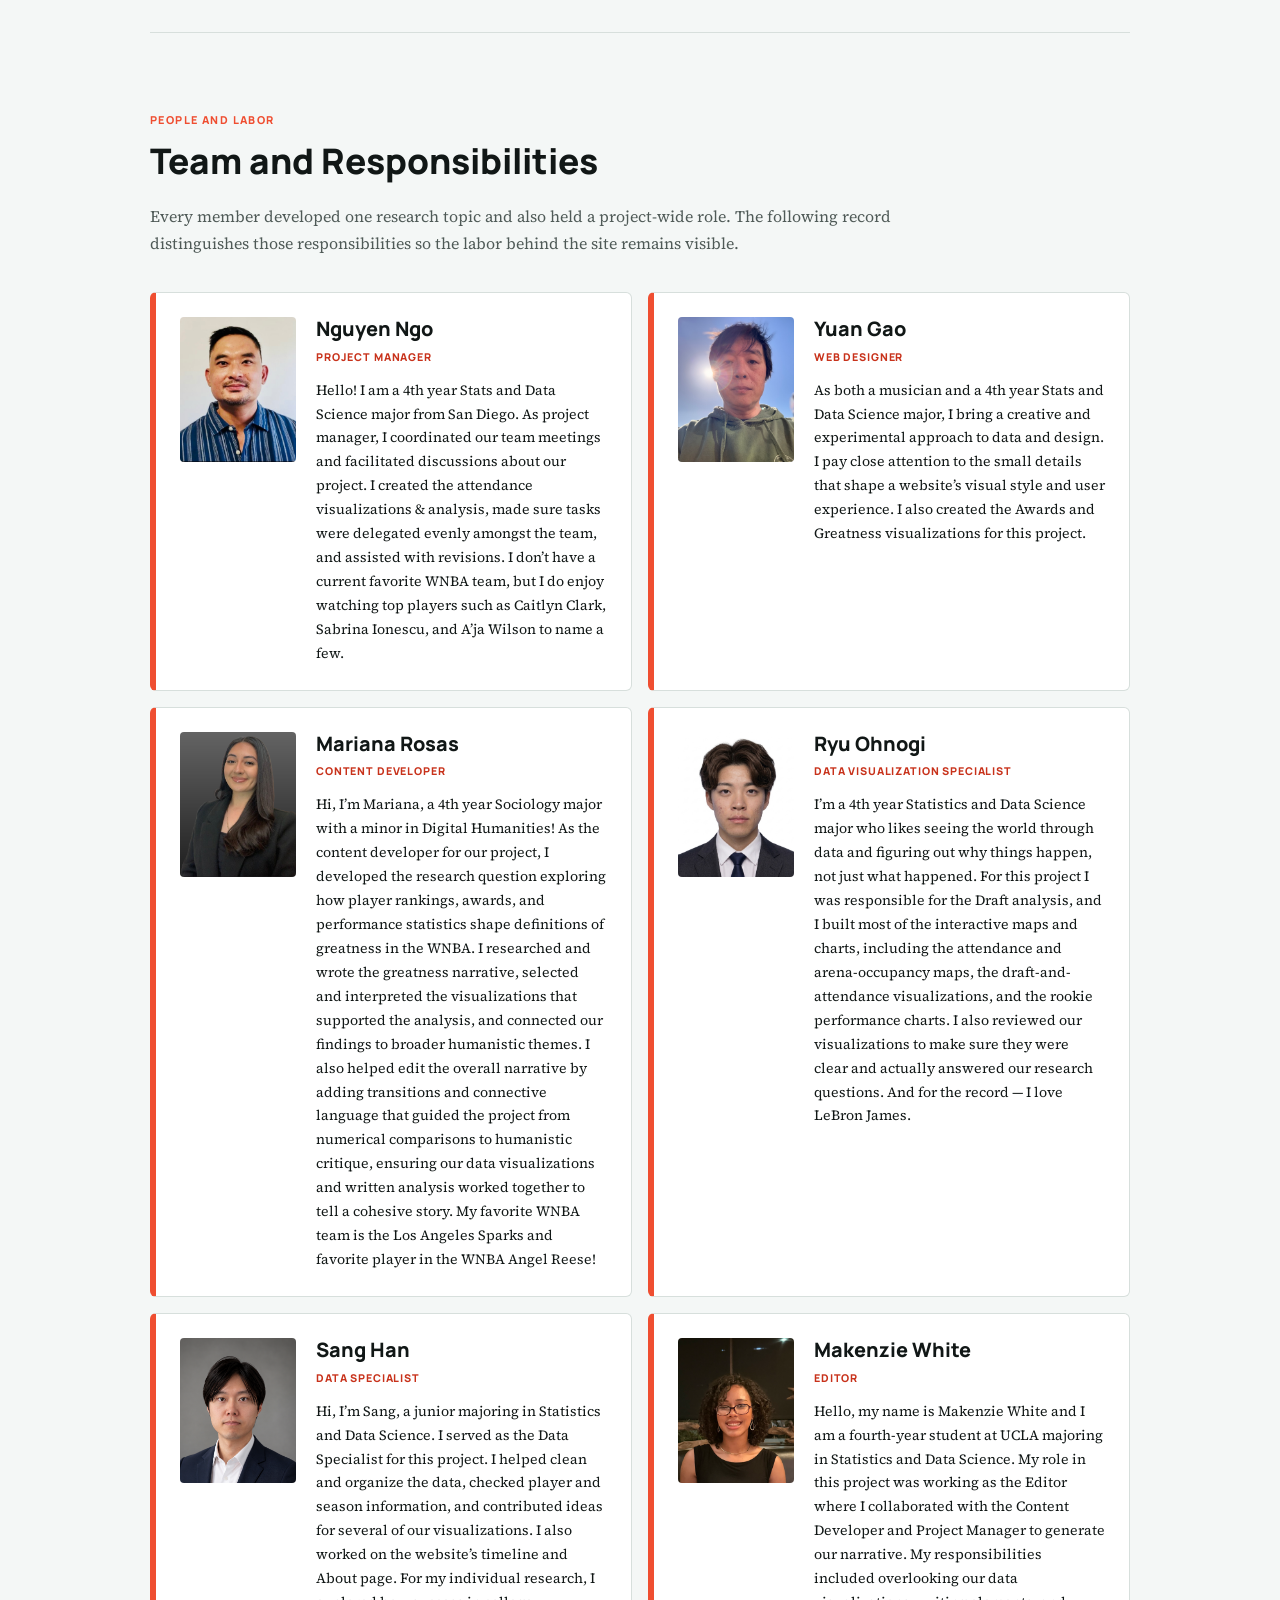
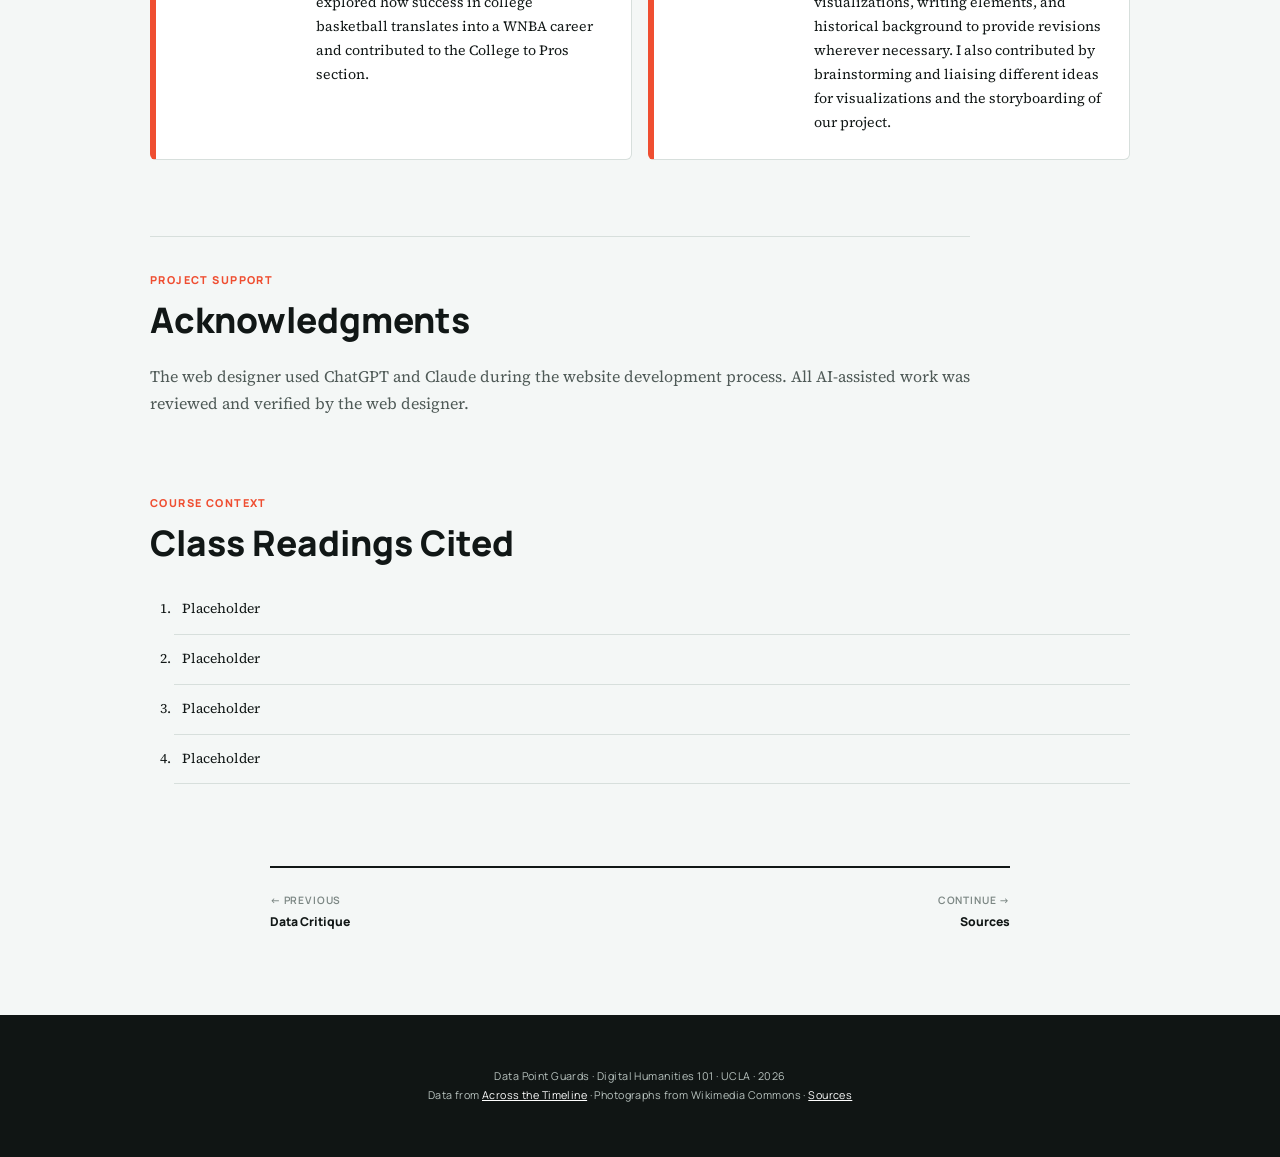
==== commit 65012843: "Add files via upload" ====
--- a/about.html
+++ b/about.html
@@ -5,7 +5,7 @@
 <meta name="viewport" content="width=device-width, initial-scale=1.0">
 <title>About — Data Point Guards</title>
 <link href="https://fonts.googleapis.com/css2?family=Manrope:wght@400;600;700;800&amp;family=Source+Serif+4:opsz,wght@8..60,400;8..60,600&amp;display=swap" rel="stylesheet">
-<link rel="stylesheet" href="style.css?v=15">
+<link rel="stylesheet" href="style.css?v=34">
 </head>
 <body>
 
@@ -18,12 +18,8 @@
 
 <nav>
   <a href="index.html">Home</a>
-  <a href="college.html">College to Pros</a>
-  <a href="awards.html">Awards</a>
-  <a href="greatness.html">Greatness</a>
-  <a href="draft.html">The Draft</a>
-  <a href="attendance.html">Attendance</a>
-  <a href="league.html">The League</a>
+  <a href="business.html">The Business</a>
+  <a href="game.html">The Game</a>
   <a href="data-critique.html">Data Critique</a>
   <a href="about.html" class="here">About</a>
   <a href="sources.html">Sources</a>
@@ -102,12 +98,11 @@
       were checked against the source records before being transferred into the website.</p>
 
       <p>The published site uses a deliberately legible technical structure. Five
-      completed team visualizations are preserved as exported figures so the website
-      reproduces the exact labels, scales, annotations, and map design approved by the
-      researchers. The sixth visualization &mdash; a five-season follow-up of the first
-      twenty 2020 draft selections &mdash; stores its labels, team status, and 2025 win
-      totals beside its Chart.js configuration. The league chronology is structured as
-      semantic HTML and styled as a scroll-responsive timeline.</p>
+      completed team visualizations are embedded from Tableau Public so the website
+      preserves the exact labels, scales, annotations, and map design approved by the
+      researchers. The league chronology is embedded from TimelineJS. Each visualization
+      remains connected to its public source and is placed directly beside the fixed
+      narrative that interprets it.</p>
 
       <h3>Why we processed the data this way</h3>
       <p>We chose a transparent, question-by-question workflow instead of an opaque
@@ -133,10 +128,10 @@
       <div class="level-number">Level 3</div>
       <h2>Presentation</h2>
       <p>The project is presented as a static, responsive website built with semantic
-      HTML, CSS, and JavaScript. Six topic pages preserve the team&rsquo;s six research
-      questions: College to Pros, The Draft, Attendance, Awards, The League, and
-      Greatness. Across those pages, the project presents five data visualizations, one
-      map, and one timeline. A separate Data Critique examines the archive&rsquo;s
+      HTML, CSS, and JavaScript. Two overview pages organize the team&rsquo;s six research
+      topics. The Business connects The Draft, Attendance, and The League; The Game
+      connects College to Pros, Awards, and Greatness. Across those pages, the project
+      presents four charts, one map, and one timeline. A separate Data Critique examines the archive&rsquo;s
       ontology, while this About page documents method and labor and the Sources page
       records evidence and image credits. The site can be hosted as ordinary files
       without a database or application server.</p>
@@ -145,7 +140,7 @@
       inside the narrative rather than in a detached gallery; captions state the
       measure, time period, and clickable source; and the shared visual system uses
       consistent typography, spacing, and color. Interaction is limited to places where
-      it adds information: draft-chart hover values, the scroll-responsive timeline,
+      it adds information: Tableau exploration tools, the interactive timeline,
       and expandable bibliography annotations. Responsive layouts, keyboard-accessible
       navigation, reduced-motion support, lazy-loaded images, and readable text widths
       were included so the argument remains usable across devices.</p>
@@ -176,12 +171,7 @@
         <div class="profile-copy">
           <h3>Nguyen Ngo</h3>
           <p class="member-role">Project Manager</p>
-          <p>Hello! I am a 4th year Stats and Data Science major from San Diego. As project
-          manager, I coordinated team meetings and facilitated discussions about our project.
-          I made sure tasks were delegated evenly amongst the team and assisted with revisions
-          to some of our narratives. I don&rsquo;t have a current favorite WNBA team, but I do
-          enjoy watching top players such as Caitlyn Clark, Sabrina Ionescu, and A&rsquo;ja
-          Wilson to name a few.</p>
+          <p>Hello! I am a 4th year Stats and Data Science major from San Diego. As project manager, I coordinated our team meetings and facilitated discussions about our project. I created the attendance visualizations &amp; analysis, made sure tasks were delegated evenly amongst the team, and assisted with revisions. I don&rsquo;t have a current favorite WNBA team, but I do enjoy watching top players such as Caitlyn Clark, Sabrina Ionescu, and A&rsquo;ja Wilson to name a few.</p>
         </div>
       </section>
 
@@ -245,13 +235,13 @@
         </div>
       </section>
 
-      <section class="profile">
-        <h3>Makenzie White</h3>
-        <p class="member-role">Editor</p>
-        <p>Makenzie developed the question about how WNBA growth changes opportunities
-        for women in sports. She researched expansion, contraction, compensation, and
-        league milestones; drafted the League narrative and timeline material; and edited
-        terminology and prose so the six contributions read as one project.</p>
+      <section class="profile has-photo">
+        <img class="profile-photo" src="bio-makenzie.jpg" alt="Portrait of Makenzie White">
+        <div class="profile-copy">
+          <h3>Makenzie White</h3>
+          <p class="member-role">Editor</p>
+          <p>Hello, my name is Makenzie White and I am a fourth-year student at UCLA majoring in Statistics and Data Science. My role in this project was working as the Editor where I collaborated with the Content Developer and Project Manager to generate our narrative. My responsibilities included overlooking our data visualizations, writing elements, and historical background to provide revisions wherever necessary. I also contributed by brainstorming and liaising different ideas for visualizations and the storyboarding of our project.</p>
+        </div>
       </section>
     </div>
   </section>
@@ -295,6 +285,6 @@
   });
 </script>
 
-<script src="site.js?v=15"></script>
+<script src="site.js?v=16"></script>
 </body>
 </html>
--- a/style.css
+++ b/style.css
@@ -403,7 +403,7 @@
   object-position: center 22%;
 }
 
-.grid a:nth-child(2) img {
+.grid a:nth-child(5) img {
   object-position: center 24%;
 }
 
@@ -801,6 +801,88 @@
 }
 
 /* Homepage chapter index */
+.gateway-grid {
+  display: grid;
+  grid-template-columns: repeat(2, minmax(0, 1fr));
+  gap: 24px;
+  width: min(960px, calc(100% - 64px));
+  margin: 38px auto 0;
+}
+
+.gateway-grid a,
+.hub-grid a {
+  position: relative;
+  display: block;
+  overflow: hidden;
+  color: var(--surface);
+  background: var(--black);
+  border-radius: var(--radius);
+  text-decoration: none;
+}
+
+.gateway-grid a {
+  min-height: 0;
+  aspect-ratio: 6 / 5;
+}
+
+.gateway-grid a::after,
+.hub-grid a::after {
+  position: absolute;
+  inset: 0;
+  content: "";
+  background: linear-gradient(0deg, rgba(9, 14, 13, 0.96) 0%, rgba(9, 14, 13, 0.1) 72%);
+}
+
+.gateway-grid img,
+.hub-grid img {
+  display: block;
+  width: 100%;
+  height: 100%;
+  object-fit: cover;
+  transition: transform 0.45s ease;
+}
+
+.gateway-grid a:hover img,
+.hub-grid a:hover img {
+  transform: scale(1.04);
+}
+
+.gateway-grid a:nth-child(2) img,
+.page-game .hub-grid a:first-child img {
+  object-position: center 24%;
+}
+
+.gateway-copy {
+  position: absolute;
+  inset: auto 0 0;
+  z-index: 2;
+  display: grid;
+  gap: 6px;
+  padding: clamp(22px, 3vw, 30px);
+}
+
+.gateway-copy small {
+  color: var(--lime);
+  font-family: var(--sans);
+  font-size: 0.66rem;
+  font-weight: 800;
+  letter-spacing: 0.12em;
+  text-transform: uppercase;
+}
+
+.gateway-copy strong {
+  font-family: var(--sans);
+  font-size: clamp(1.75rem, 3vw, 2.4rem);
+  line-height: 1.05;
+}
+
+.gateway-copy em {
+  color: #d9e1de;
+  font-family: var(--serif);
+  font-size: 0.88rem;
+  font-style: normal;
+}
+
 .grid {
   display: grid;
   grid-template-columns: repeat(3, minmax(0, 1fr));
@@ -869,6 +951,85 @@
   font-size: 0.86rem;
   font-style: normal;
   line-height: 1.45;
+}
+
+/* Analysis overview and topic navigation */
+.analysis-head {
+  padding-bottom: 30px;
+}
+
+.analysis-head h1 {
+  max-width: 860px;
+}
+
+.analysis-intro {
+  padding-bottom: 12px;
+}
+
+.topic-nav {
+  position: sticky;
+  top: 52px;
+  z-index: 70;
+  display: flex;
+  align-items: center;
+  justify-content: center;
+  gap: 2px;
+  width: 100%;
+  min-height: 46px;
+  margin: 0;
+  padding: 5px max(16px, calc((100vw - 720px) / 2));
+  overflow-x: auto;
+  background: rgba(255, 255, 255, 0.96);
+  border-bottom: 1px solid var(--rule);
+  backdrop-filter: blur(12px);
+  font-family: var(--sans);
+  scrollbar-width: none;
+}
+
+.topic-nav::-webkit-scrollbar {
+  display: none;
+}
+
+.topic-nav a {
+  flex: 0 1 220px;
+  padding: 7px 14px 8px;
+  color: var(--ink-soft);
+  border-bottom: 3px solid transparent;
+  font-size: 0.74rem;
+  font-weight: 800;
+  text-align: center;
+  text-decoration: none;
+}
+
+.topic-nav a:hover {
+  color: var(--ink);
+  border-bottom-color: rgba(239, 78, 49, 0.35);
+}
+
+.topic-nav a.current {
+  color: var(--ink);
+  border-bottom-color: var(--accent);
+}
+
+.page-draft .page-head,
+.page-attendance .page-head,
+.page-league .page-head,
+.page-college .page-head,
+.page-awards .page-head,
+.page-greatness .page-head {
+  padding-top: 34px;
+}
+
+.hub-grid {
+  display: grid;
+  grid-template-columns: repeat(3, minmax(0, 1fr));
+  gap: 18px;
+  width: min(var(--wide), calc(100% - 48px));
+  margin: 0 auto;
+}
+
+.hub-grid a {
+  min-height: 420px;
 }
 
 .series {
@@ -1391,6 +1552,10 @@
     display: grid;
   }
 
+  .topic-nav {
+    top: 76px;
+  }
+
   nav a {
     display: flex;
     align-items: center;
@@ -1405,6 +1570,10 @@
     grid-template-columns: repeat(2, minmax(0, 1fr));
   }
 
+  .hub-grid {
+    grid-template-columns: repeat(3, minmax(0, 1fr));
+  }
+
   .intro-panel {
     width: min(560px, calc(100% - 32px));
   }
@@ -1439,7 +1608,10 @@
   .chart-block,
   .data-table,
   .stat-pull,
-  .grid,
+	  .grid,
+	  .gateway-grid,
+	  .hub-grid,
+	  .topic-nav,
   .series,
   .timeline-embed,
   .pager {
@@ -1553,8 +1725,44 @@
     height: 440px;
   }
 
-  .grid {
-    grid-template-columns: 1fr;
+	  .grid {
+	    grid-template-columns: 1fr;
+	  }
+
+	  .gateway-grid,
+	  .hub-grid {
+	    grid-template-columns: 1fr;
+	  }
+
+	  .gateway-grid a {
+	    min-height: 340px;
+	    aspect-ratio: auto;
+	  }
+
+	  .hub-grid a {
+	    min-height: 390px;
+	  }
+
+	  .topic-nav {
+	    width: 100%;
+	    justify-content: flex-start;
+	    padding: 5px 16px;
+	  }
+
+	  .topic-nav a {
+	    flex: 0 0 auto;
+	    min-width: max-content;
+	    padding-inline: 16px;
+	    text-align: center;
+	  }
+
+  .page-draft .page-head,
+  .page-attendance .page-head,
+  .page-league .page-head,
+  .page-college .page-head,
+  .page-awards .page-head,
+  .page-greatness .page-head {
+    padding-top: 28px;
   }
 
   .grid a {
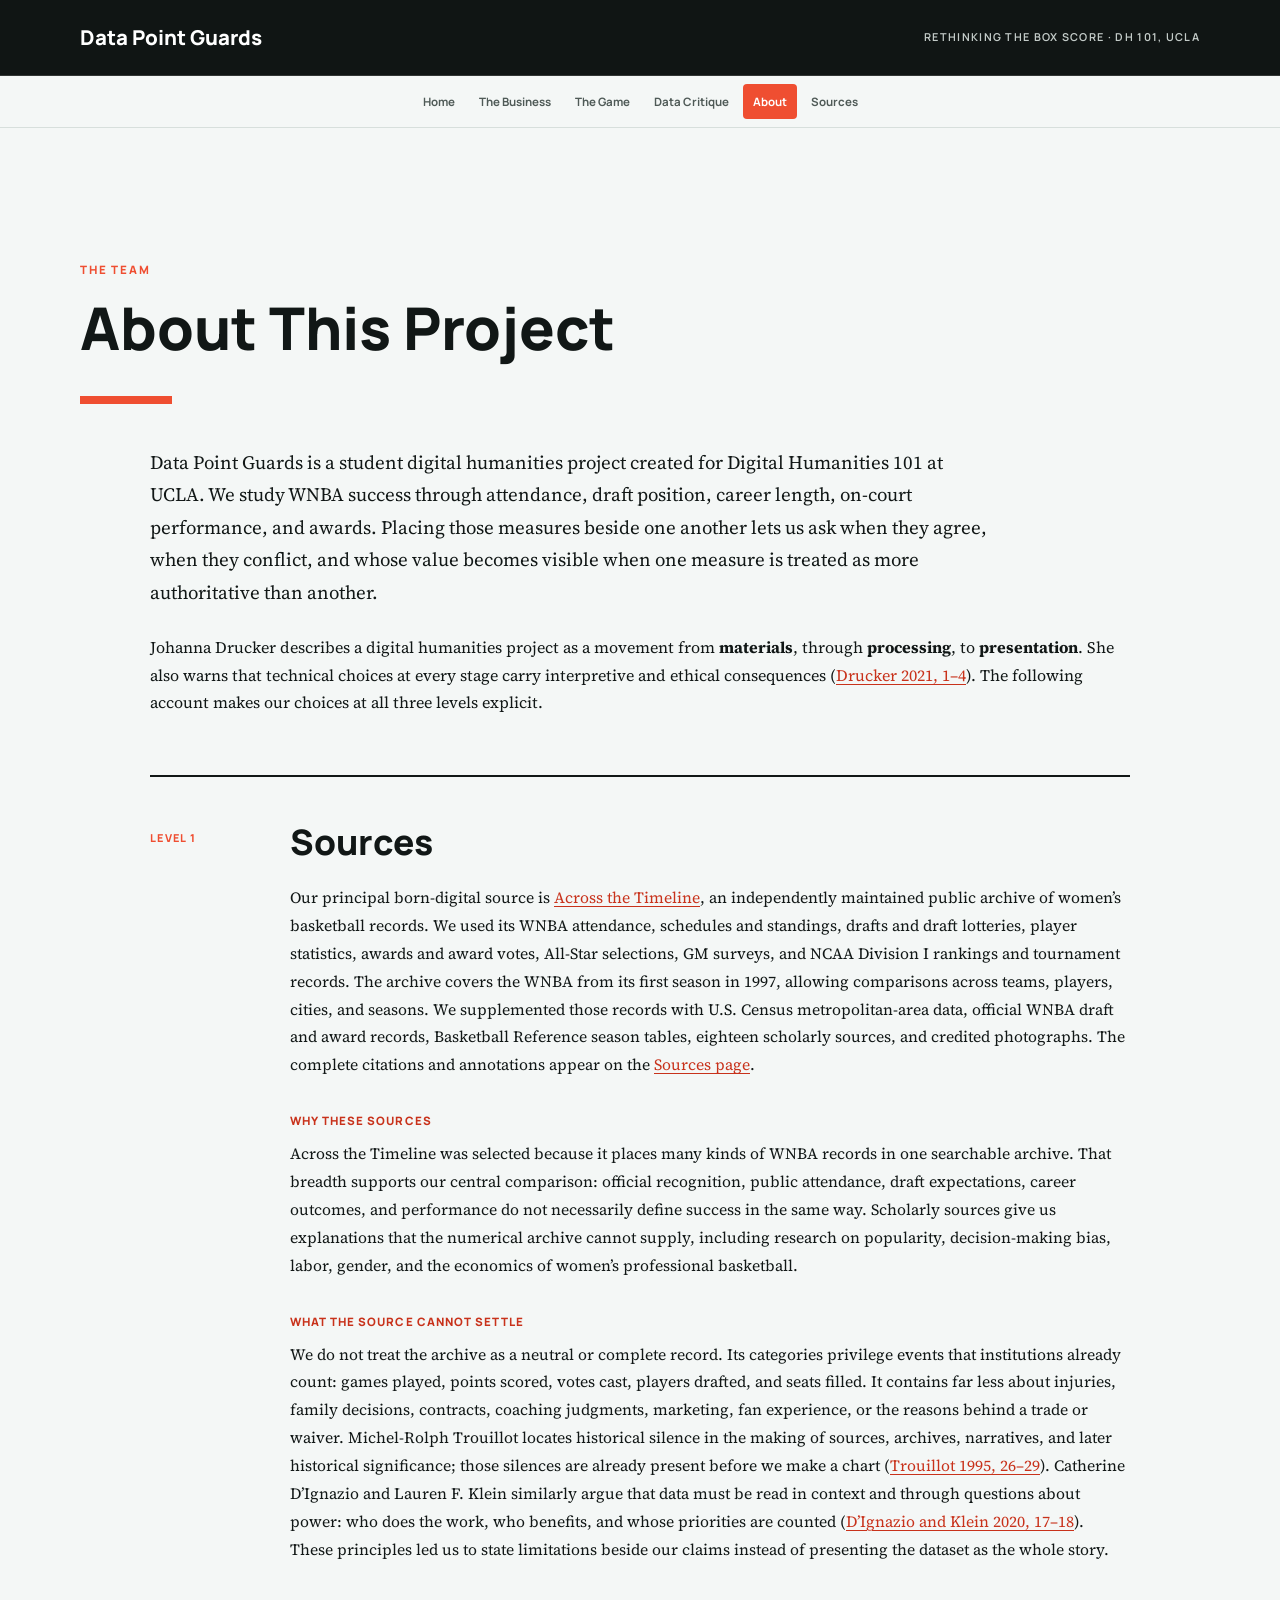
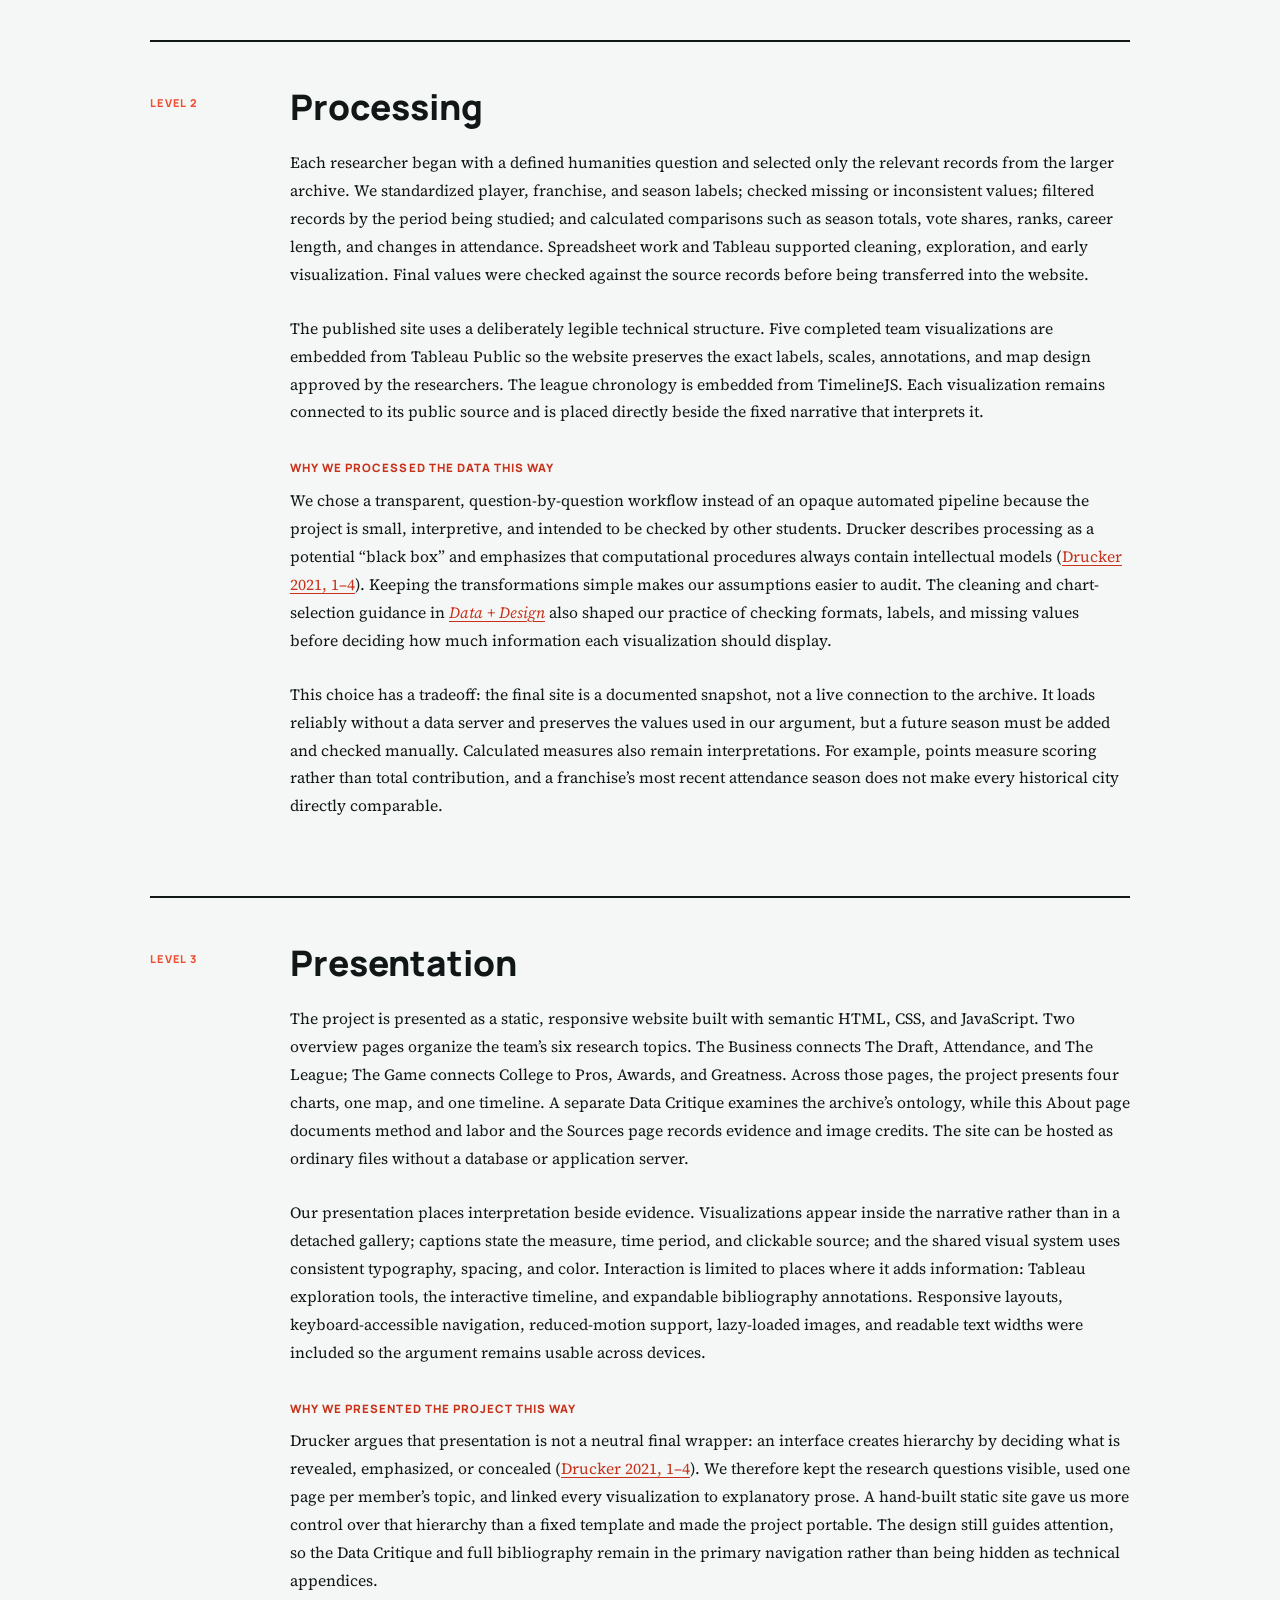
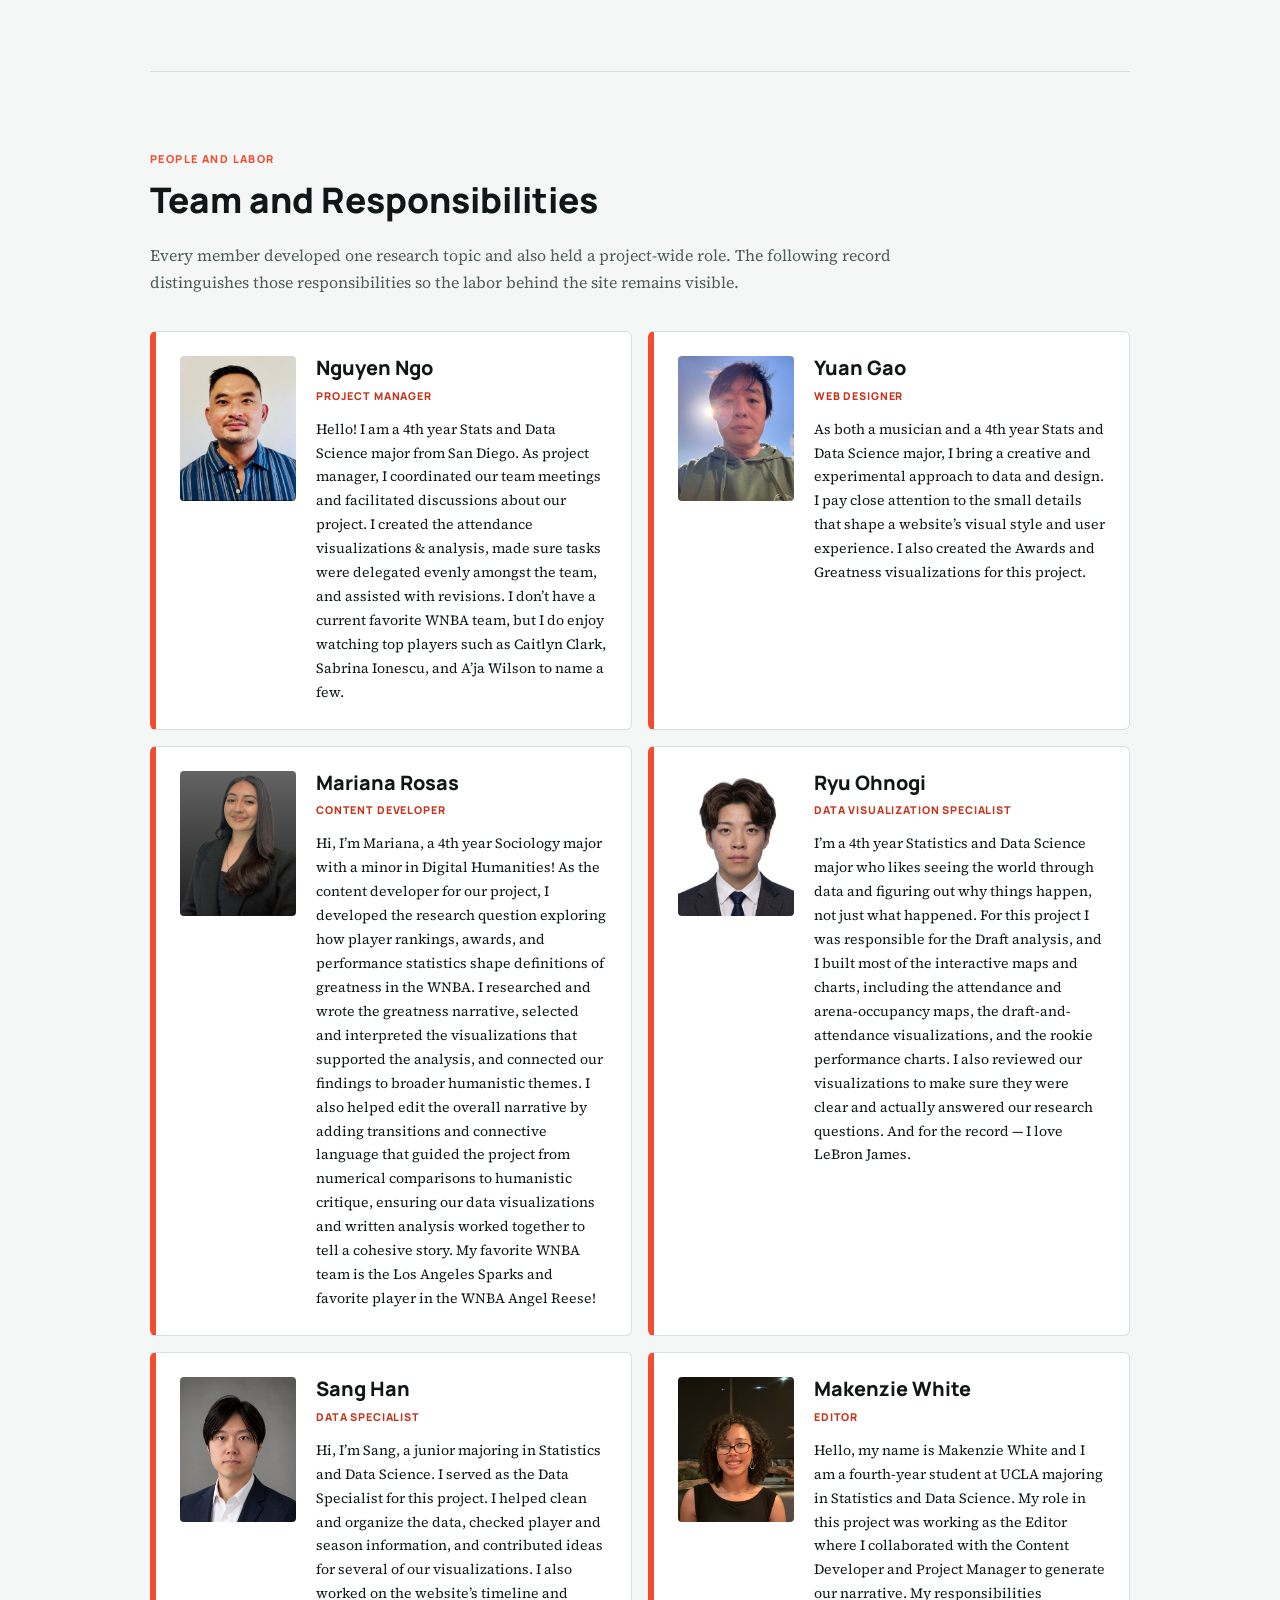
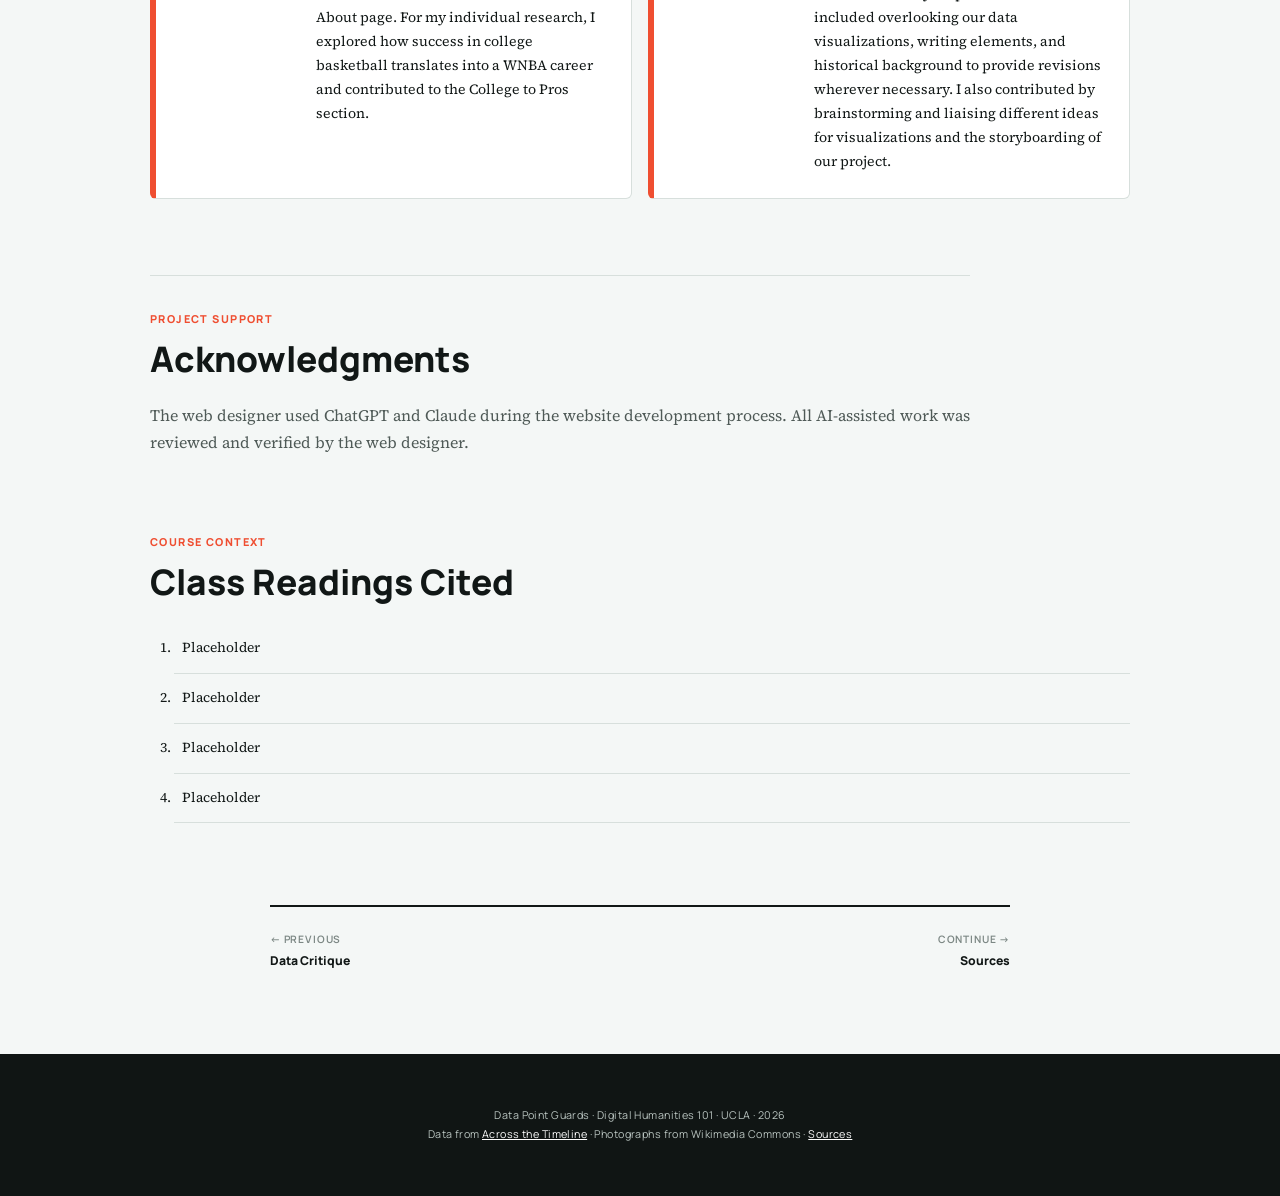
==== commit 9e6e435f: "Add files via upload" ====
--- a/about.html
+++ b/about.html
@@ -5,7 +5,7 @@
 <meta name="viewport" content="width=device-width, initial-scale=1.0">
 <title>About — Data Point Guards</title>
 <link href="https://fonts.googleapis.com/css2?family=Manrope:wght@400;600;700;800&amp;family=Source+Serif+4:opsz,wght@8..60,400;8..60,600&amp;display=swap" rel="stylesheet">
-<link rel="stylesheet" href="style.css?v=34">
+<link rel="stylesheet" href="style.css?v=35">
 </head>
 <body>
 
--- a/style.css
+++ b/style.css
@@ -303,10 +303,6 @@
   font-size: 1rem;
 }
 
-.story > p:first-child {
-  font-size: 1.12rem;
-}
-
 .story h2 {
   margin: 68px 0 18px;
   padding-top: 18px;
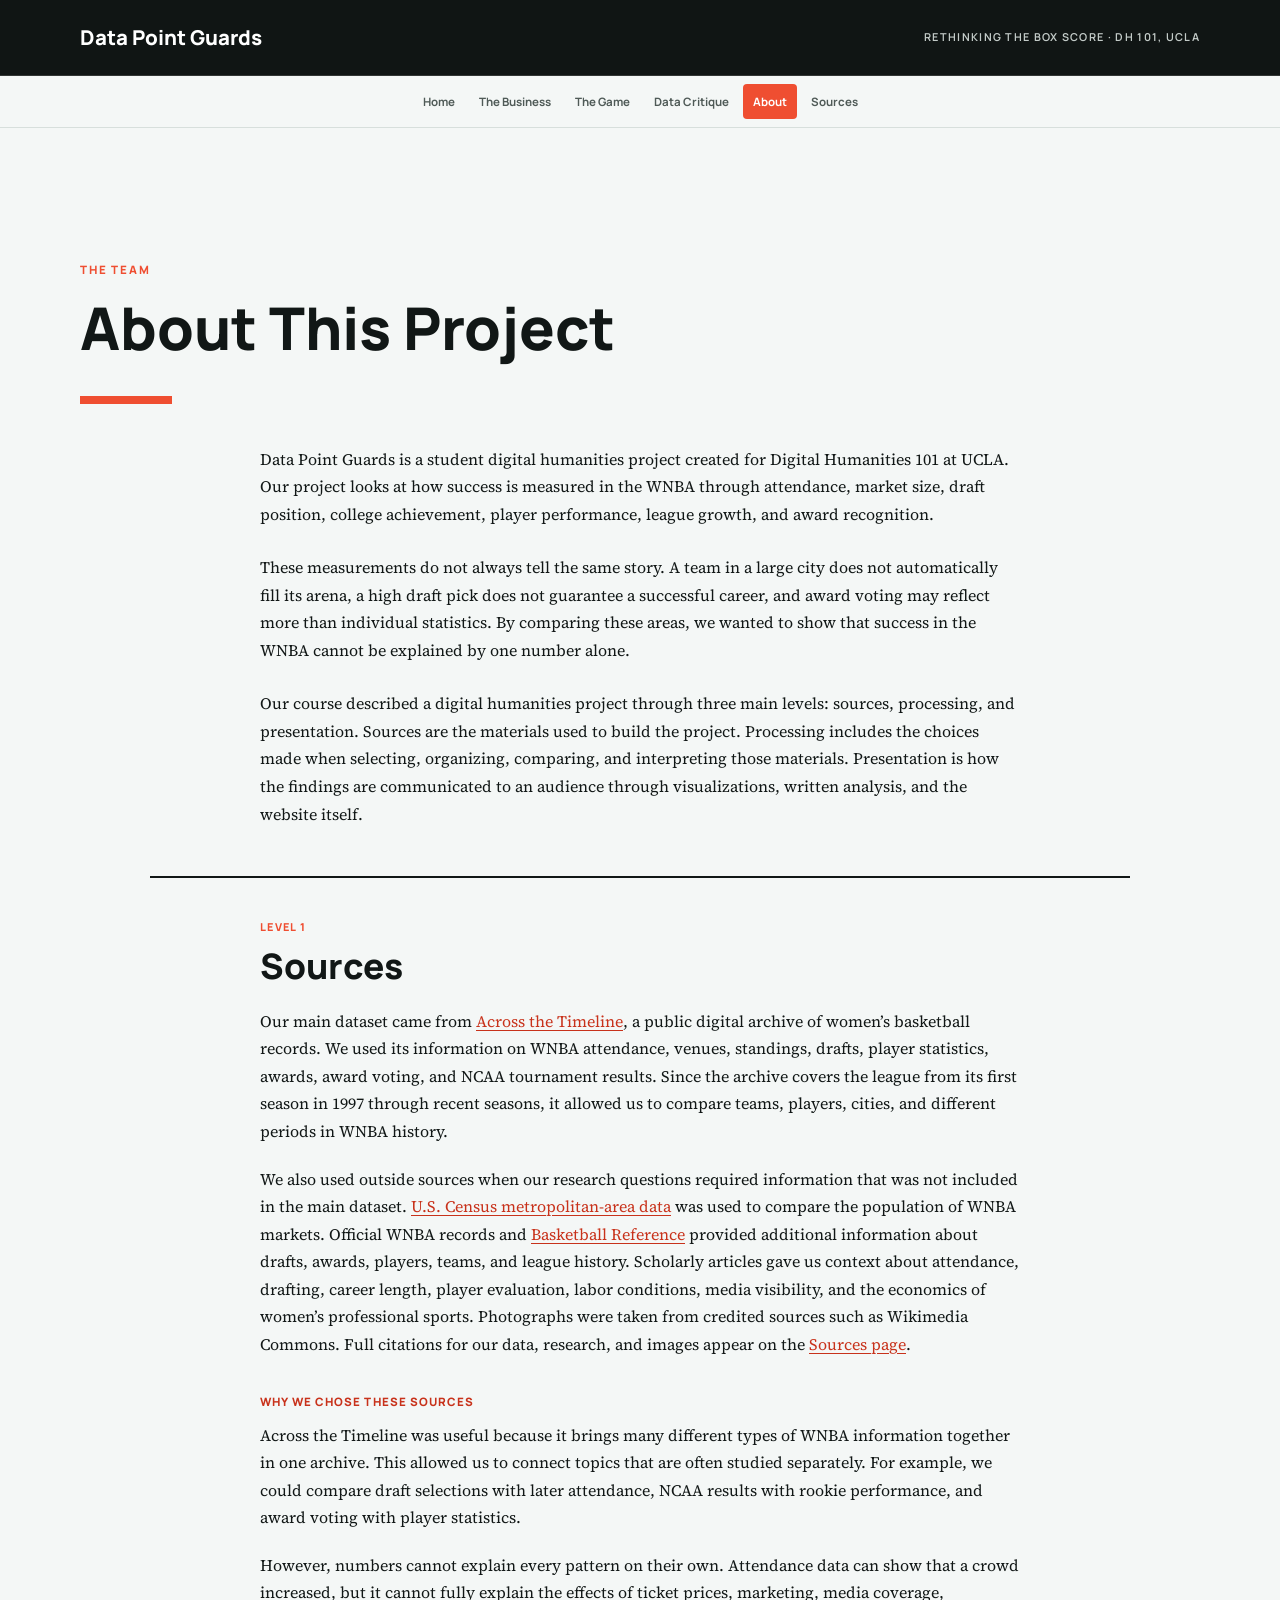
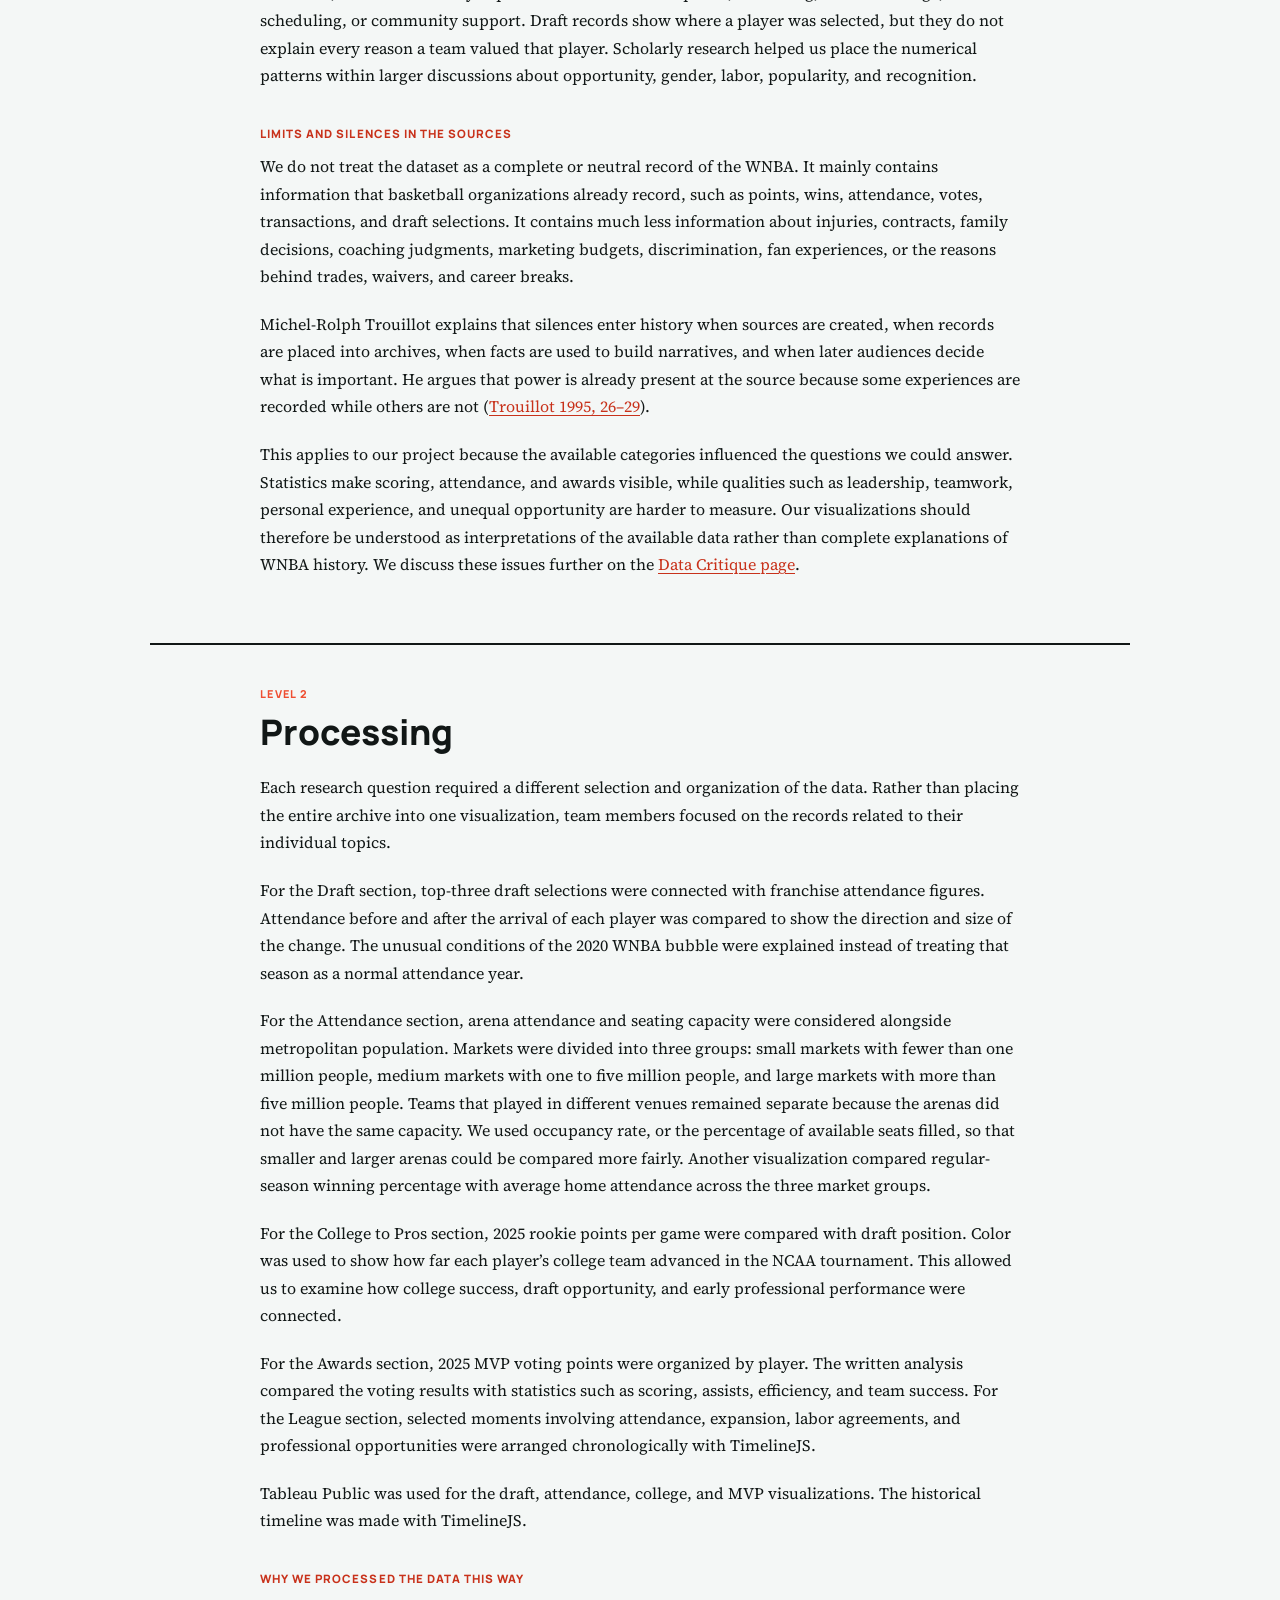
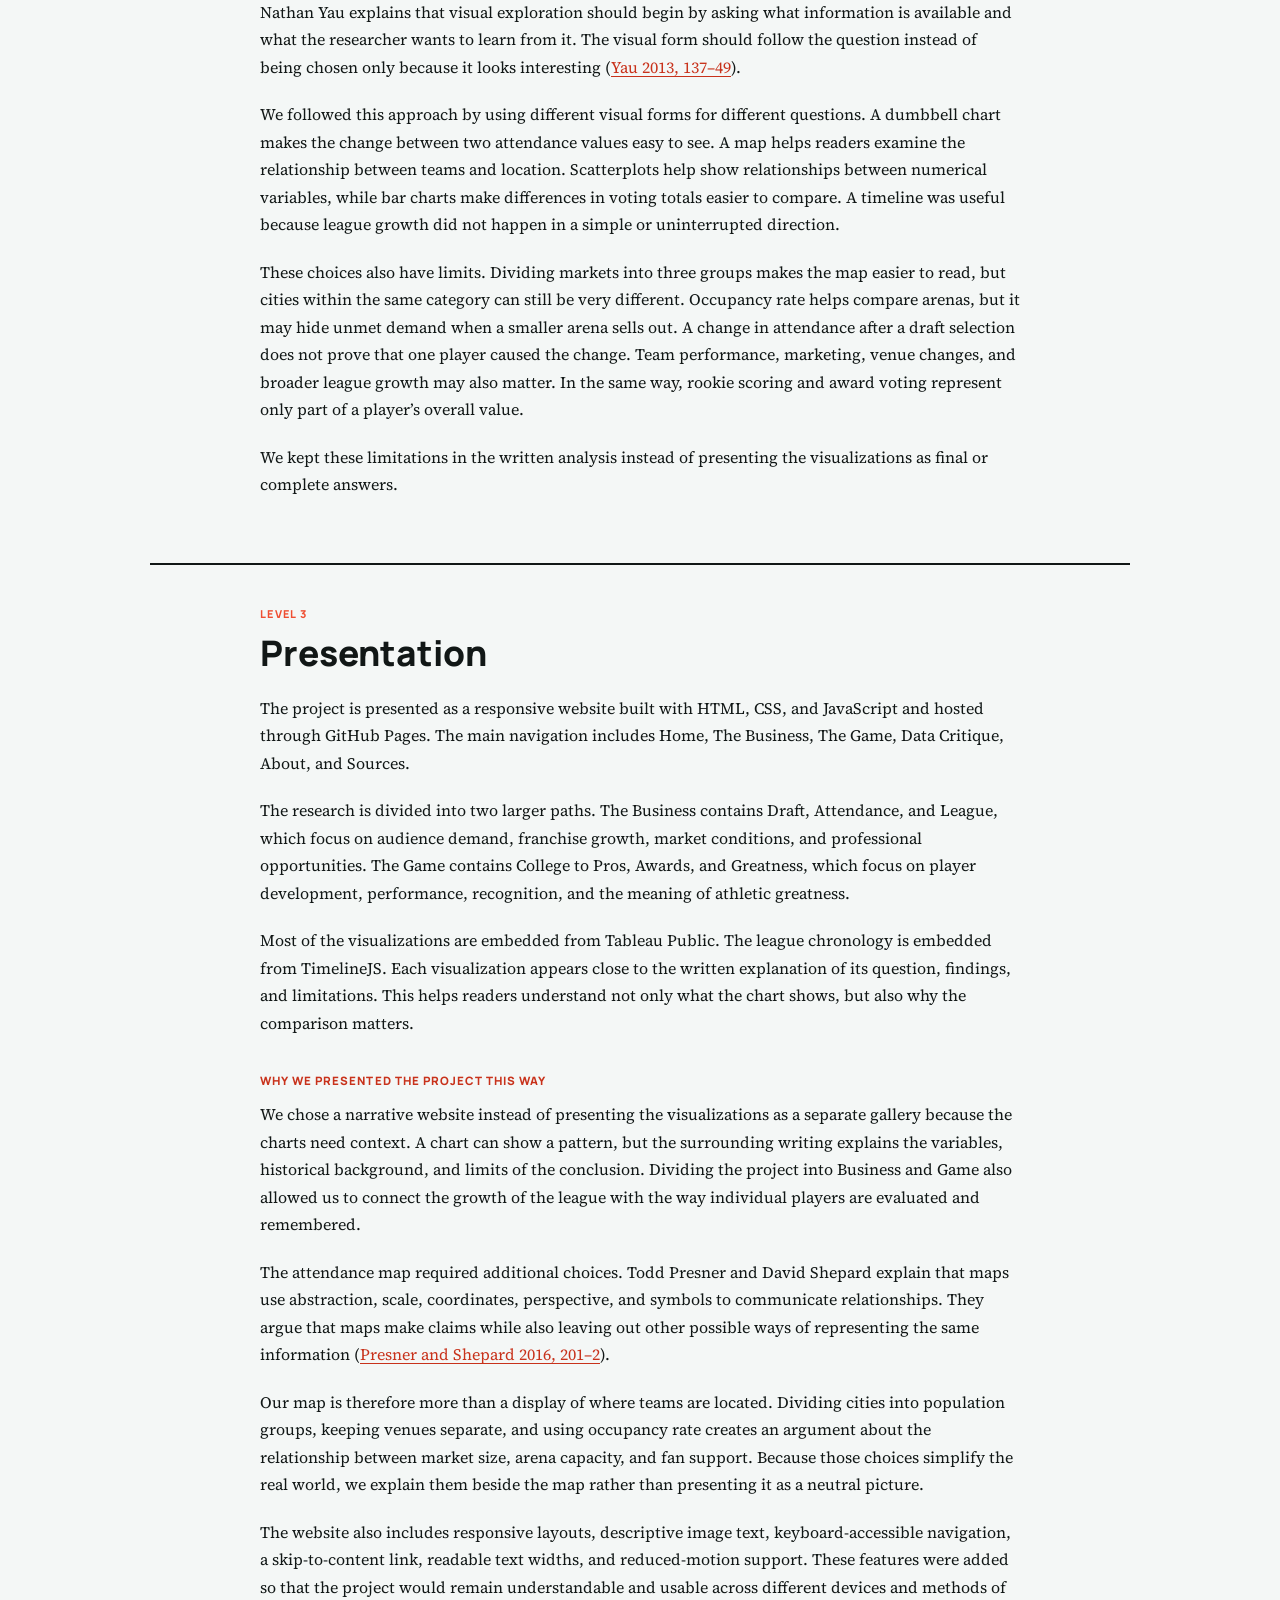
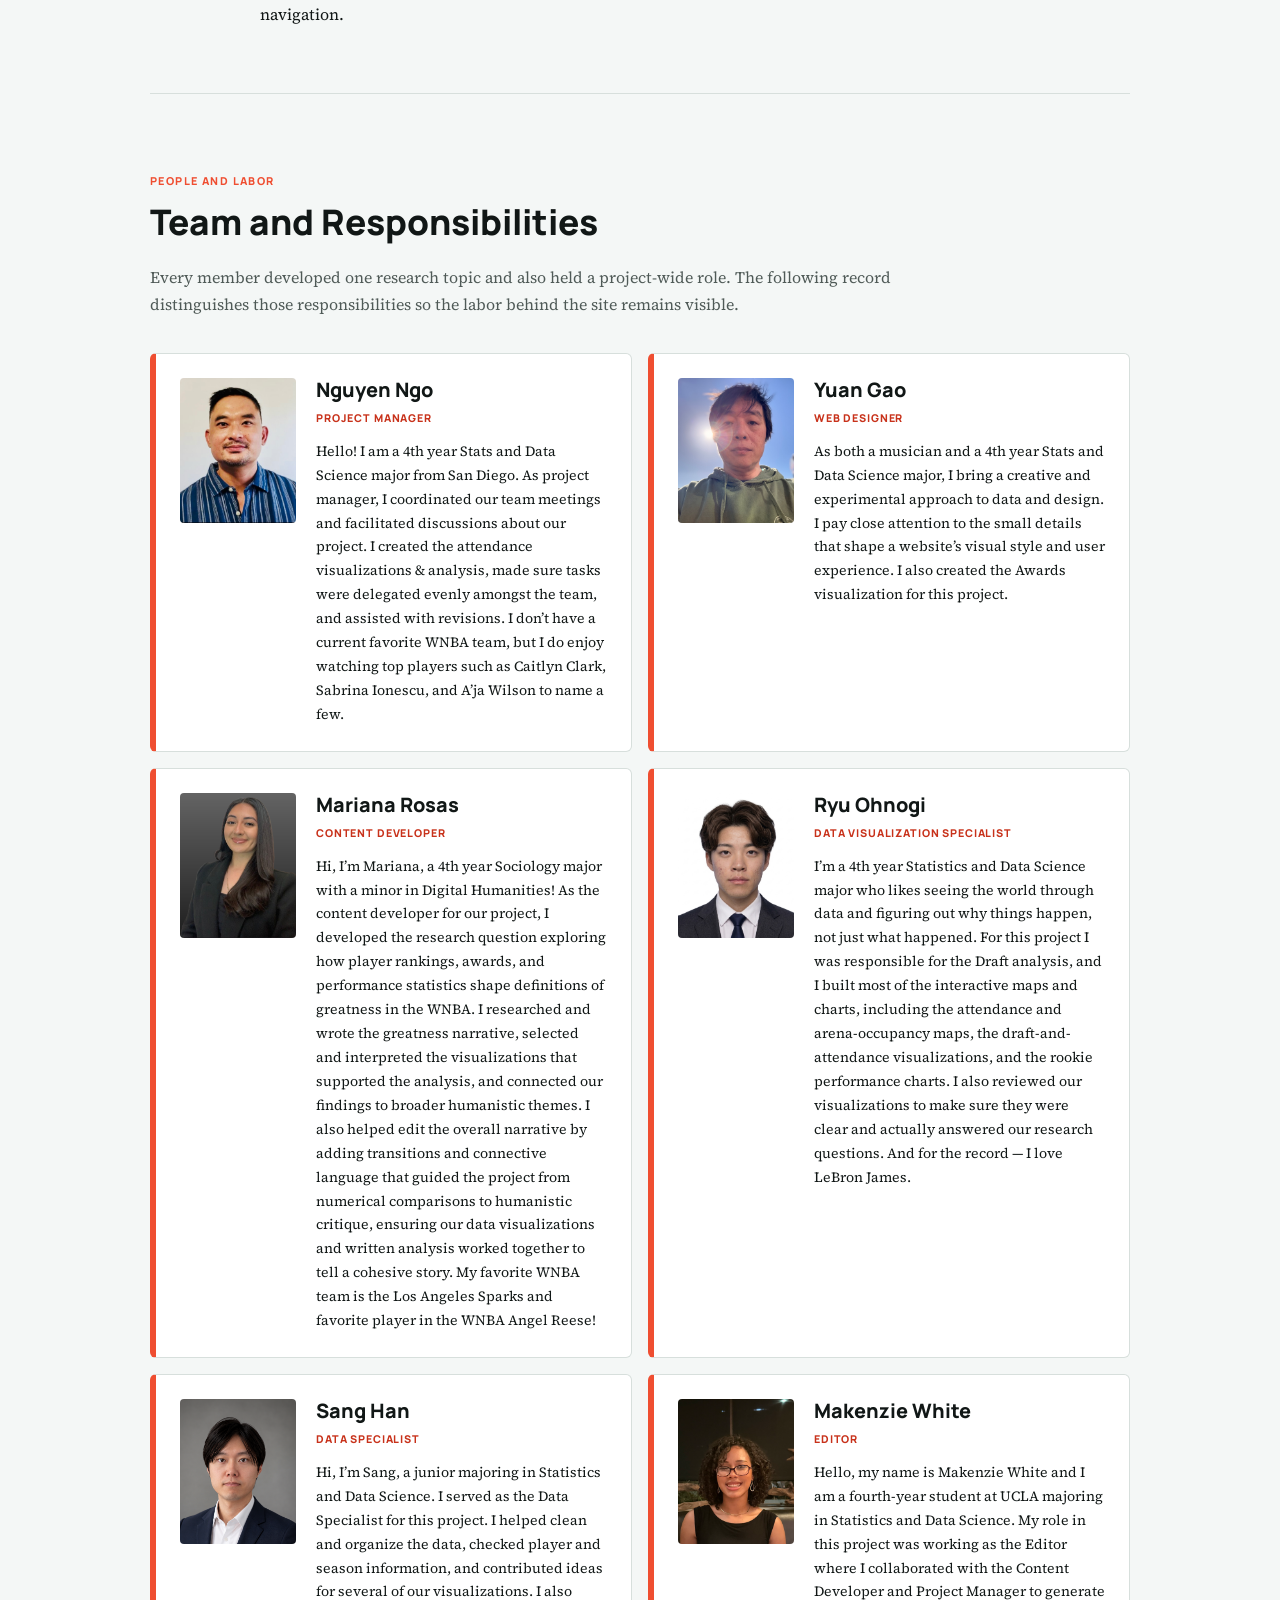
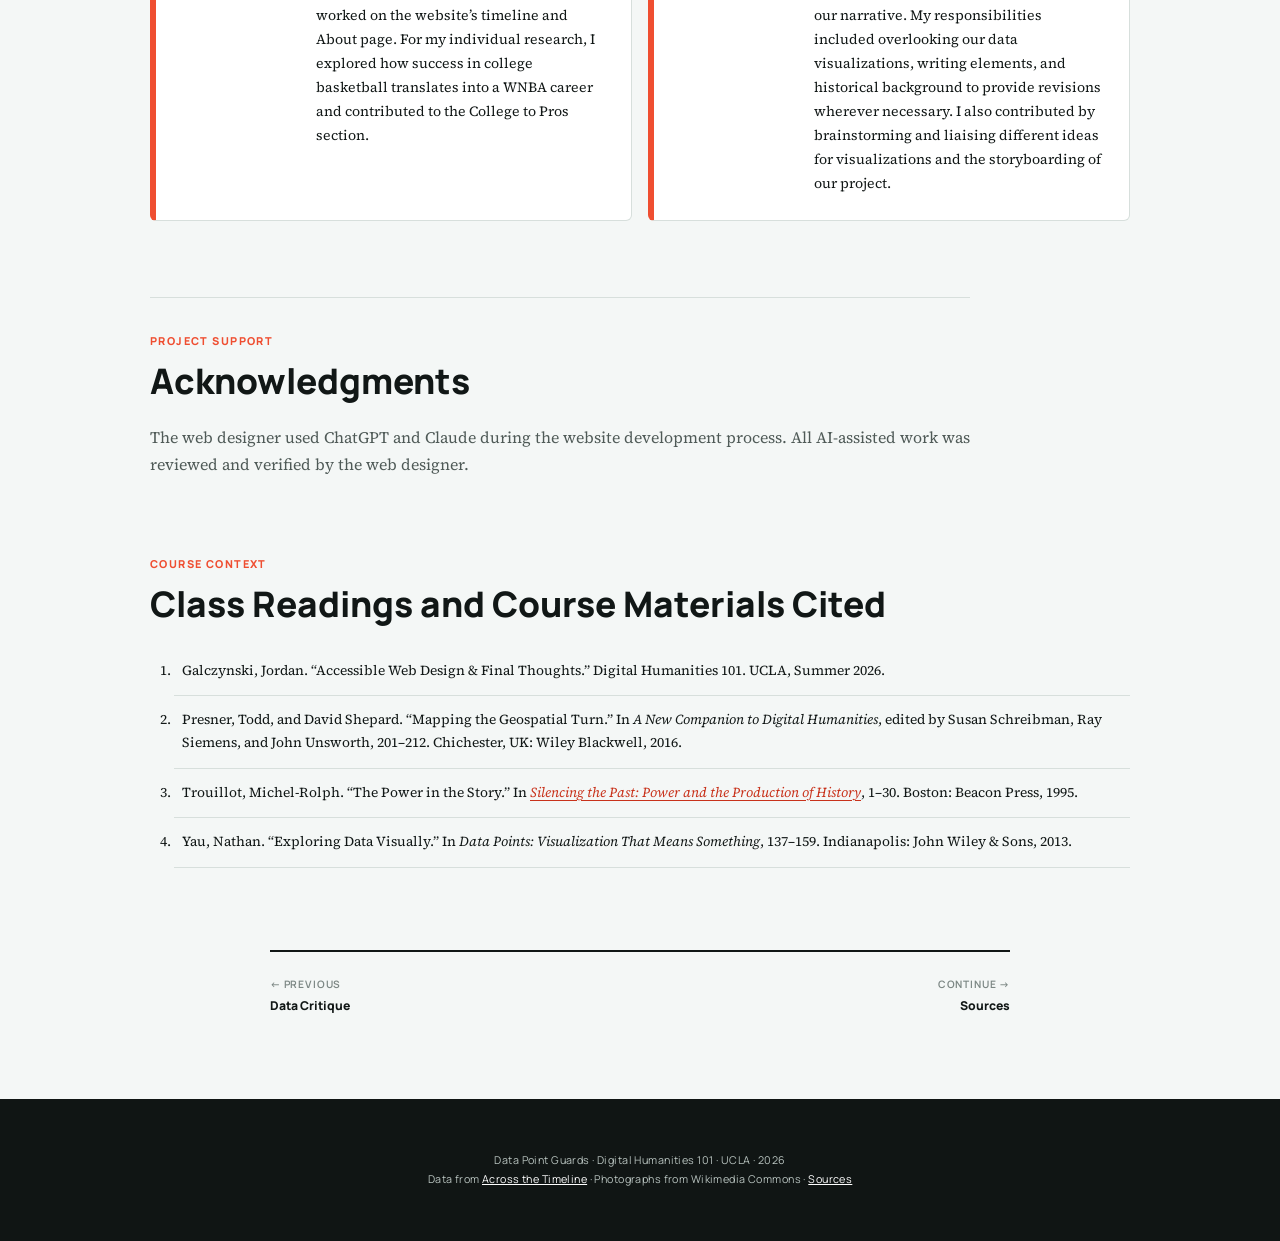
==== commit 347e9891: "Add files via upload" ====
--- a/about.html
+++ b/about.html
@@ -5,7 +5,7 @@
 <meta name="viewport" content="width=device-width, initial-scale=1.0">
 <title>About — Data Point Guards</title>
 <link href="https://fonts.googleapis.com/css2?family=Manrope:wght@400;600;700;800&amp;family=Source+Serif+4:opsz,wght@8..60,400;8..60,600&amp;display=swap" rel="stylesheet">
-<link rel="stylesheet" href="style.css?v=35">
+<link rel="stylesheet" href="style.css?v=36">
 </head>
 <body>
 
@@ -31,130 +31,187 @@
 </div>
 
 <div class="story">
-  <p class="about-lead">Data Point Guards is a student digital humanities project
-  created for Digital Humanities 101 at UCLA. We study WNBA success through
-  attendance, draft position, career length, on-court performance, and awards. Placing
-  those measures beside one another lets us ask when they agree, when they conflict,
-  and whose value becomes visible when one measure is treated as more authoritative
-  than another.</p>
-  <p>Johanna Drucker describes a digital humanities project as a movement from
-  <strong>materials</strong>, through <strong>processing</strong>, to
-  <strong>presentation</strong>. She also warns that technical choices at every stage
-  carry interpretive and ethical consequences (<a
-  href="https://www.routledge.com/9780367565756">Drucker 2021, 1&ndash;4</a>). The
-  following account makes our choices at all three levels explicit.</p>
+  <p>Data Point Guards is a student digital humanities project created for Digital
+  Humanities 101 at UCLA. Our project looks at how success is measured in the WNBA
+  through attendance, market size, draft position, college achievement, player
+  performance, league growth, and award recognition.</p>
+
+  <p>These measurements do not always tell the same story. A team in a large city does
+  not automatically fill its arena, a high draft pick does not guarantee a successful
+  career, and award voting may reflect more than individual statistics. By comparing
+  these areas, we wanted to show that success in the WNBA cannot be explained by one
+  number alone.</p>
+
+  <p>Our course described a digital humanities project through three main levels:
+  sources, processing, and presentation. Sources are the materials used to build the
+  project. Processing includes the choices made when selecting, organizing, comparing,
+  and interpreting those materials. Presentation is how the findings are communicated
+  to an audience through visualizations, written analysis, and the website itself.</p>
 
   <div class="dh-levels">
     <section class="dh-level">
       <div class="level-number">Level 1</div>
       <h2>Sources</h2>
-      <p>Our principal born-digital source is
-      <a href="https://www.acrossthetimeline.com/">Across the Timeline</a>, an
-      independently maintained public archive of women&rsquo;s basketball records.
-      We used its WNBA attendance, schedules and standings, drafts and draft lotteries,
-      player statistics, awards and award votes, All-Star selections, GM surveys, and
-      NCAA Division I rankings and tournament records. The archive covers the WNBA from
-      its first season in 1997, allowing comparisons across teams, players, cities, and
-      seasons. We supplemented those records with U.S. Census metropolitan-area data,
-      official WNBA draft and award records, Basketball Reference season tables,
-      eighteen scholarly sources, and credited photographs. The complete citations and
-      annotations appear on the <a href="sources.html">Sources page</a>.</p>
-
-      <h3>Why these sources</h3>
-      <p>Across the Timeline was selected because it places many kinds of WNBA records
-      in one searchable archive. That breadth supports our central comparison: official
-      recognition, public attendance, draft expectations, career outcomes, and
-      performance do not necessarily define success in the same way. Scholarly sources
-      give us explanations that the numerical archive cannot supply, including research
-      on popularity, decision-making bias, labor, gender, and the economics of women&rsquo;s
-      professional basketball.</p>
-
-      <h3>What the source cannot settle</h3>
-      <p>We do not treat the archive as a neutral or complete record. Its categories
-      privilege events that institutions already count: games played, points scored,
-      votes cast, players drafted, and seats filled. It contains far less about injuries,
-      family decisions, contracts, coaching judgments, marketing, fan experience, or the
-      reasons behind a trade or waiver. Michel-Rolph Trouillot locates historical silence
-      in the making of sources, archives, narratives, and later historical significance;
-      those silences are already present before we make a chart (<a
-      href="https://www.beacon.org/Silencing-the-Past-P2496.aspx">Trouillot 1995,
-      26&ndash;29</a>). Catherine D&rsquo;Ignazio and Lauren F. Klein similarly argue
-      that data must be read in context and through questions about power: who does the
-      work, who benefits, and whose priorities are counted (<a
-      href="https://data-feminism.mitpress.mit.edu/">D&rsquo;Ignazio and Klein 2020,
-      17&ndash;18</a>). These principles led us to state limitations beside our claims
-      instead of presenting the dataset as the whole story.</p>
+      <p>Our main dataset came from <a href="https://www.acrossthetimeline.com/">Across
+      the Timeline</a>, a public digital archive of women&rsquo;s basketball records. We
+      used its information on WNBA attendance, venues, standings, drafts, player
+      statistics, awards, award voting, and NCAA tournament results. Since the archive
+      covers the league from its first season in 1997 through recent seasons, it allowed
+      us to compare teams, players, cities, and different periods in WNBA history.</p>
+
+      <p>We also used outside sources when our research questions required information
+      that was not included in the main dataset. <a
+      href="https://www.census.gov/programs-surveys/metro-micro.html">U.S. Census
+      metropolitan-area data</a> was used to compare the population of WNBA markets.
+      Official WNBA records and <a href="https://www.basketball-reference.com/wnba/">Basketball
+      Reference</a> provided additional information about drafts, awards, players, teams,
+      and league history. Scholarly articles gave us context about attendance, drafting,
+      career length, player evaluation, labor conditions, media visibility, and the
+      economics of women&rsquo;s professional sports. Photographs were taken from credited
+      sources such as Wikimedia Commons. Full citations for our data, research, and
+      images appear on the <a href="sources.html">Sources page</a>.</p>
+
+      <h3>Why We Chose These Sources</h3>
+      <p>Across the Timeline was useful because it brings many different types of WNBA
+      information together in one archive. This allowed us to connect topics that are
+      often studied separately. For example, we could compare draft selections with later
+      attendance, NCAA results with rookie performance, and award voting with player
+      statistics.</p>
+
+      <p>However, numbers cannot explain every pattern on their own. Attendance data can
+      show that a crowd increased, but it cannot fully explain the effects of ticket
+      prices, marketing, media coverage, scheduling, or community support. Draft records
+      show where a player was selected, but they do not explain every reason a team valued
+      that player. Scholarly research helped us place the numerical patterns within larger
+      discussions about opportunity, gender, labor, popularity, and recognition.</p>
+
+      <h3>Limits and Silences in the Sources</h3>
+      <p>We do not treat the dataset as a complete or neutral record of the WNBA. It
+      mainly contains information that basketball organizations already record, such as
+      points, wins, attendance, votes, transactions, and draft selections. It contains
+      much less information about injuries, contracts, family decisions, coaching
+      judgments, marketing budgets, discrimination, fan experiences, or the reasons
+      behind trades, waivers, and career breaks.</p>
+
+      <p>Michel-Rolph Trouillot explains that silences enter history when sources are
+      created, when records are placed into archives, when facts are used to build
+      narratives, and when later audiences decide what is important. He argues that power
+      is already present at the source because some experiences are recorded while others
+      are not (<a href="#reading-trouillot">Trouillot 1995, 26&ndash;29</a>).</p>
+
+      <p>This applies to our project because the available categories influenced the
+      questions we could answer. Statistics make scoring, attendance, and awards visible,
+      while qualities such as leadership, teamwork, personal experience, and unequal
+      opportunity are harder to measure. Our visualizations should therefore be
+      understood as interpretations of the available data rather than complete
+      explanations of WNBA history. We discuss these issues further on the <a
+      href="data-critique.html">Data Critique page</a>.</p>
     </section>
 
     <section class="dh-level">
       <div class="level-number">Level 2</div>
       <h2>Processing</h2>
-      <p>Each researcher began with a defined humanities question and selected only the
-      relevant records from the larger archive. We standardized player, franchise, and
-      season labels; checked missing or inconsistent values; filtered records by the
-      period being studied; and calculated comparisons such as season totals, vote
-      shares, ranks, career length, and changes in attendance. Spreadsheet work and
-      Tableau supported cleaning, exploration, and early visualization. Final values
-      were checked against the source records before being transferred into the website.</p>
-
-      <p>The published site uses a deliberately legible technical structure. Five
-      completed team visualizations are embedded from Tableau Public so the website
-      preserves the exact labels, scales, annotations, and map design approved by the
-      researchers. The league chronology is embedded from TimelineJS. Each visualization
-      remains connected to its public source and is placed directly beside the fixed
-      narrative that interprets it.</p>
-
-      <h3>Why we processed the data this way</h3>
-      <p>We chose a transparent, question-by-question workflow instead of an opaque
-      automated pipeline because the project is small, interpretive, and intended to be
-      checked by other students. Drucker describes processing as a potential
-      &ldquo;black box&rdquo; and emphasizes that computational procedures always contain
-      intellectual models (<a href="https://www.routledge.com/9780367565756">Drucker
-      2021, 1&ndash;4</a>). Keeping the transformations simple makes our assumptions
-      easier to audit. The cleaning and chart-selection guidance in
-      <a href="https://trinachi.github.io/data-design-builds/"><em>Data + Design</em></a>
-      also shaped our practice of checking formats, labels, and missing values before
-      deciding how much information each visualization should display.</p>
-
-      <p>This choice has a tradeoff: the final site is a documented snapshot, not a live
-      connection to the archive. It loads reliably without a data server and preserves
-      the values used in our argument, but a future season must be added and checked
-      manually. Calculated measures also remain interpretations. For example, points
-      measure scoring rather than total contribution, and a franchise&rsquo;s most recent
-      attendance season does not make every historical city directly comparable.</p>
+      <p>Each research question required a different selection and organization of the
+      data. Rather than placing the entire archive into one visualization, team members
+      focused on the records related to their individual topics.</p>
+
+      <p>For the Draft section, top-three draft selections were connected with franchise
+      attendance figures. Attendance before and after the arrival of each player was
+      compared to show the direction and size of the change. The unusual conditions of
+      the 2020 WNBA bubble were explained instead of treating that season as a normal
+      attendance year.</p>
+
+      <p>For the Attendance section, arena attendance and seating capacity were considered
+      alongside metropolitan population. Markets were divided into three groups: small
+      markets with fewer than one million people, medium markets with one to five million
+      people, and large markets with more than five million people. Teams that played in
+      different venues remained separate because the arenas did not have the same
+      capacity. We used occupancy rate, or the percentage of available seats filled, so
+      that smaller and larger arenas could be compared more fairly. Another visualization
+      compared regular-season winning percentage with average home attendance across the
+      three market groups.</p>
+
+      <p>For the College to Pros section, 2025 rookie points per game were compared with
+      draft position. Color was used to show how far each player&rsquo;s college team
+      advanced in the NCAA tournament. This allowed us to examine how college success,
+      draft opportunity, and early professional performance were connected.</p>
+
+      <p>For the Awards section, 2025 MVP voting points were organized by player. The
+      written analysis compared the voting results with statistics such as scoring,
+      assists, efficiency, and team success. For the League section, selected moments
+      involving attendance, expansion, labor agreements, and professional opportunities
+      were arranged chronologically with TimelineJS.</p>
+
+      <p>Tableau Public was used for the draft, attendance, college, and MVP
+      visualizations. The historical timeline was made with TimelineJS.</p>
+
+      <h3>Why We Processed the Data This Way</h3>
+      <p>Nathan Yau explains that visual exploration should begin by asking what
+      information is available and what the researcher wants to learn from it. The visual
+      form should follow the question instead of being chosen only because it looks
+      interesting (<a href="#reading-yau">Yau 2013, 137&ndash;49</a>).</p>
+
+      <p>We followed this approach by using different visual forms for different
+      questions. A dumbbell chart makes the change between two attendance values easy to
+      see. A map helps readers examine the relationship between teams and location.
+      Scatterplots help show relationships between numerical variables, while bar charts
+      make differences in voting totals easier to compare. A timeline was useful because
+      league growth did not happen in a simple or uninterrupted direction.</p>
+
+      <p>These choices also have limits. Dividing markets into three groups makes the map
+      easier to read, but cities within the same category can still be very different.
+      Occupancy rate helps compare arenas, but it may hide unmet demand when a smaller
+      arena sells out. A change in attendance after a draft selection does not prove that
+      one player caused the change. Team performance, marketing, venue changes, and
+      broader league growth may also matter. In the same way, rookie scoring and award
+      voting represent only part of a player&rsquo;s overall value.</p>
+
+      <p>We kept these limitations in the written analysis instead of presenting the
+      visualizations as final or complete answers.</p>
     </section>
 
     <section class="dh-level">
       <div class="level-number">Level 3</div>
       <h2>Presentation</h2>
-      <p>The project is presented as a static, responsive website built with semantic
-      HTML, CSS, and JavaScript. Two overview pages organize the team&rsquo;s six research
-      topics. The Business connects The Draft, Attendance, and The League; The Game
-      connects College to Pros, Awards, and Greatness. Across those pages, the project
-      presents four charts, one map, and one timeline. A separate Data Critique examines the archive&rsquo;s
-      ontology, while this About page documents method and labor and the Sources page
-      records evidence and image credits. The site can be hosted as ordinary files
-      without a database or application server.</p>
-
-      <p>Our presentation places interpretation beside evidence. Visualizations appear
-      inside the narrative rather than in a detached gallery; captions state the
-      measure, time period, and clickable source; and the shared visual system uses
-      consistent typography, spacing, and color. Interaction is limited to places where
-      it adds information: Tableau exploration tools, the interactive timeline,
-      and expandable bibliography annotations. Responsive layouts, keyboard-accessible
-      navigation, reduced-motion support, lazy-loaded images, and readable text widths
-      were included so the argument remains usable across devices.</p>
-
-      <h3>Why we presented the project this way</h3>
-      <p>Drucker argues that presentation is not a neutral final wrapper: an interface
-      creates hierarchy by deciding what is revealed, emphasized, or concealed (<a
-      href="https://www.routledge.com/9780367565756">Drucker 2021, 1&ndash;4</a>). We
-      therefore kept the research questions visible, used one page per member&rsquo;s
-      topic, and linked every visualization to explanatory prose. A hand-built static
-      site gave us more control over that hierarchy than a fixed template and made the
-      project portable. The design still guides attention, so the Data Critique and full
-      bibliography remain in the primary navigation rather than being hidden as technical
-      appendices.</p>
+      <p>The project is presented as a responsive website built with HTML, CSS, and
+      JavaScript and hosted through GitHub Pages. The main navigation includes Home, The
+      Business, The Game, Data Critique, About, and Sources.</p>
+
+      <p>The research is divided into two larger paths. The Business contains Draft,
+      Attendance, and League, which focus on audience demand, franchise growth, market
+      conditions, and professional opportunities. The Game contains College to Pros,
+      Awards, and Greatness, which focus on player development, performance, recognition,
+      and the meaning of athletic greatness.</p>
+
+      <p>Most of the visualizations are embedded from Tableau Public. The league
+      chronology is embedded from TimelineJS. Each visualization appears close to the
+      written explanation of its question, findings, and limitations. This helps readers
+      understand not only what the chart shows, but also why the comparison matters.</p>
+
+      <h3>Why We Presented the Project This Way</h3>
+      <p>We chose a narrative website instead of presenting the visualizations as a
+      separate gallery because the charts need context. A chart can show a pattern, but
+      the surrounding writing explains the variables, historical background, and limits
+      of the conclusion. Dividing the project into Business and Game also allowed us to
+      connect the growth of the league with the way individual players are evaluated and
+      remembered.</p>
+
+      <p>The attendance map required additional choices. Todd Presner and David Shepard
+      explain that maps use abstraction, scale, coordinates, perspective, and symbols to
+      communicate relationships. They argue that maps make claims while also leaving out
+      other possible ways of representing the same information (<a
+      href="#reading-presner">Presner and Shepard 2016, 201&ndash;2</a>).</p>
+
+      <p>Our map is therefore more than a display of where teams are located. Dividing
+      cities into population groups, keeping venues separate, and using occupancy rate
+      creates an argument about the relationship between market size, arena capacity, and
+      fan support. Because those choices simplify the real world, we explain them beside
+      the map rather than presenting it as a neutral picture.</p>
+
+      <p>The website also includes responsive layouts, descriptive image text,
+      keyboard-accessible navigation, a skip-to-content link, readable text widths, and
+      reduced-motion support. These features were added so that the project would remain
+      understandable and usable across different devices and methods of navigation.</p>
     </section>
   </div>
 
@@ -183,7 +240,7 @@
           <p>As both a musician and a 4th year Stats and Data Science major,
           I bring a creative and experimental approach to data and design. I pay
           close attention to the small details that shape a website&rsquo;s visual style and user
-          experience. I also created the Awards and Greatness visualizations for this project.</p>
+          experience. I also created the Awards visualization for this project.</p>
         </div>
       </section>
 
@@ -255,12 +312,21 @@
 
   <section class="about-readings">
     <div class="section-kicker">Course context</div>
-    <h2>Class Readings Cited</h2>
+    <h2>Class Readings and Course Materials Cited</h2>
     <ol>
-      <li>Placeholder</li>
-      <li>Placeholder</li>
-      <li>Placeholder</li>
-      <li>Placeholder</li>
+      <li id="reading-galczynski">Galczynski, Jordan. &ldquo;Accessible Web Design &amp;
+      Final Thoughts.&rdquo; Digital Humanities 101. UCLA, Summer 2026.</li>
+      <li id="reading-presner">Presner, Todd, and David Shepard. &ldquo;Mapping the
+      Geospatial Turn.&rdquo; In <em>A New Companion to Digital Humanities</em>, edited by
+      Susan Schreibman, Ray Siemens, and John Unsworth, 201&ndash;212. Chichester, UK:
+      Wiley Blackwell, 2016.</li>
+      <li id="reading-trouillot">Trouillot, Michel-Rolph. &ldquo;The Power in the
+      Story.&rdquo; In <a href="https://www.beacon.org/Silencing-the-Past-P2496.aspx"><em>Silencing
+      the Past: Power and the Production of History</em></a>, 1&ndash;30. Boston: Beacon
+      Press, 1995.</li>
+      <li id="reading-yau">Yau, Nathan. &ldquo;Exploring Data Visually.&rdquo; In
+      <em>Data Points: Visualization That Means Something</em>, 137&ndash;159.
+      Indianapolis: John Wiley &amp; Sons, 2013.</li>
     </ol>
   </section>
 
--- a/style.css
+++ b/style.css
@@ -1350,20 +1350,19 @@
 }
 
 .dh-levels {
-  margin-top: 58px;
+  margin-top: 48px;
   border-bottom: 1px solid var(--rule);
 }
 
 .dh-level {
   position: relative;
-  padding: 44px 0 50px 140px;
+  padding: 40px 0 44px;
   border-top: 2px solid var(--ink);
 }
 
 .dh-level .level-number {
-  position: absolute;
-  top: 52px;
-  left: 0;
+  width: min(760px, 100%);
+  margin: 0 auto 8px;
   color: var(--accent);
   font-family: var(--sans);
   font-size: 0.68rem;
@@ -1381,8 +1380,18 @@
   border: 0;
 }
 
+.page-about .story > p,
+.dh-level h2,
+.dh-level h3,
+.dh-level p {
+  width: min(760px, 100%);
+  margin-left: auto;
+  margin-right: auto;
+}
+
 .dh-level h3 {
-  margin: 32px 0 9px;
+  margin-top: 34px;
+  margin-bottom: 10px;
   color: var(--accent-dark);
   font-family: var(--sans);
   font-size: 0.72rem;
@@ -1392,8 +1401,9 @@
 }
 
 .dh-level p {
-  font-size: 0.98rem;
-  line-height: 1.78;
+  margin-bottom: 20px;
+  font-size: 1rem;
+  line-height: 1.72;
 }
 
 .section-kicker {
@@ -1627,12 +1637,11 @@
   }
 
   .dh-level {
-    padding: 34px 0 40px;
+    padding: 32px 0 36px;
   }
 
   .dh-level .level-number {
-    position: static;
-    margin-bottom: 9px;
+    margin-bottom: 8px;
   }
 
   .team-list {
